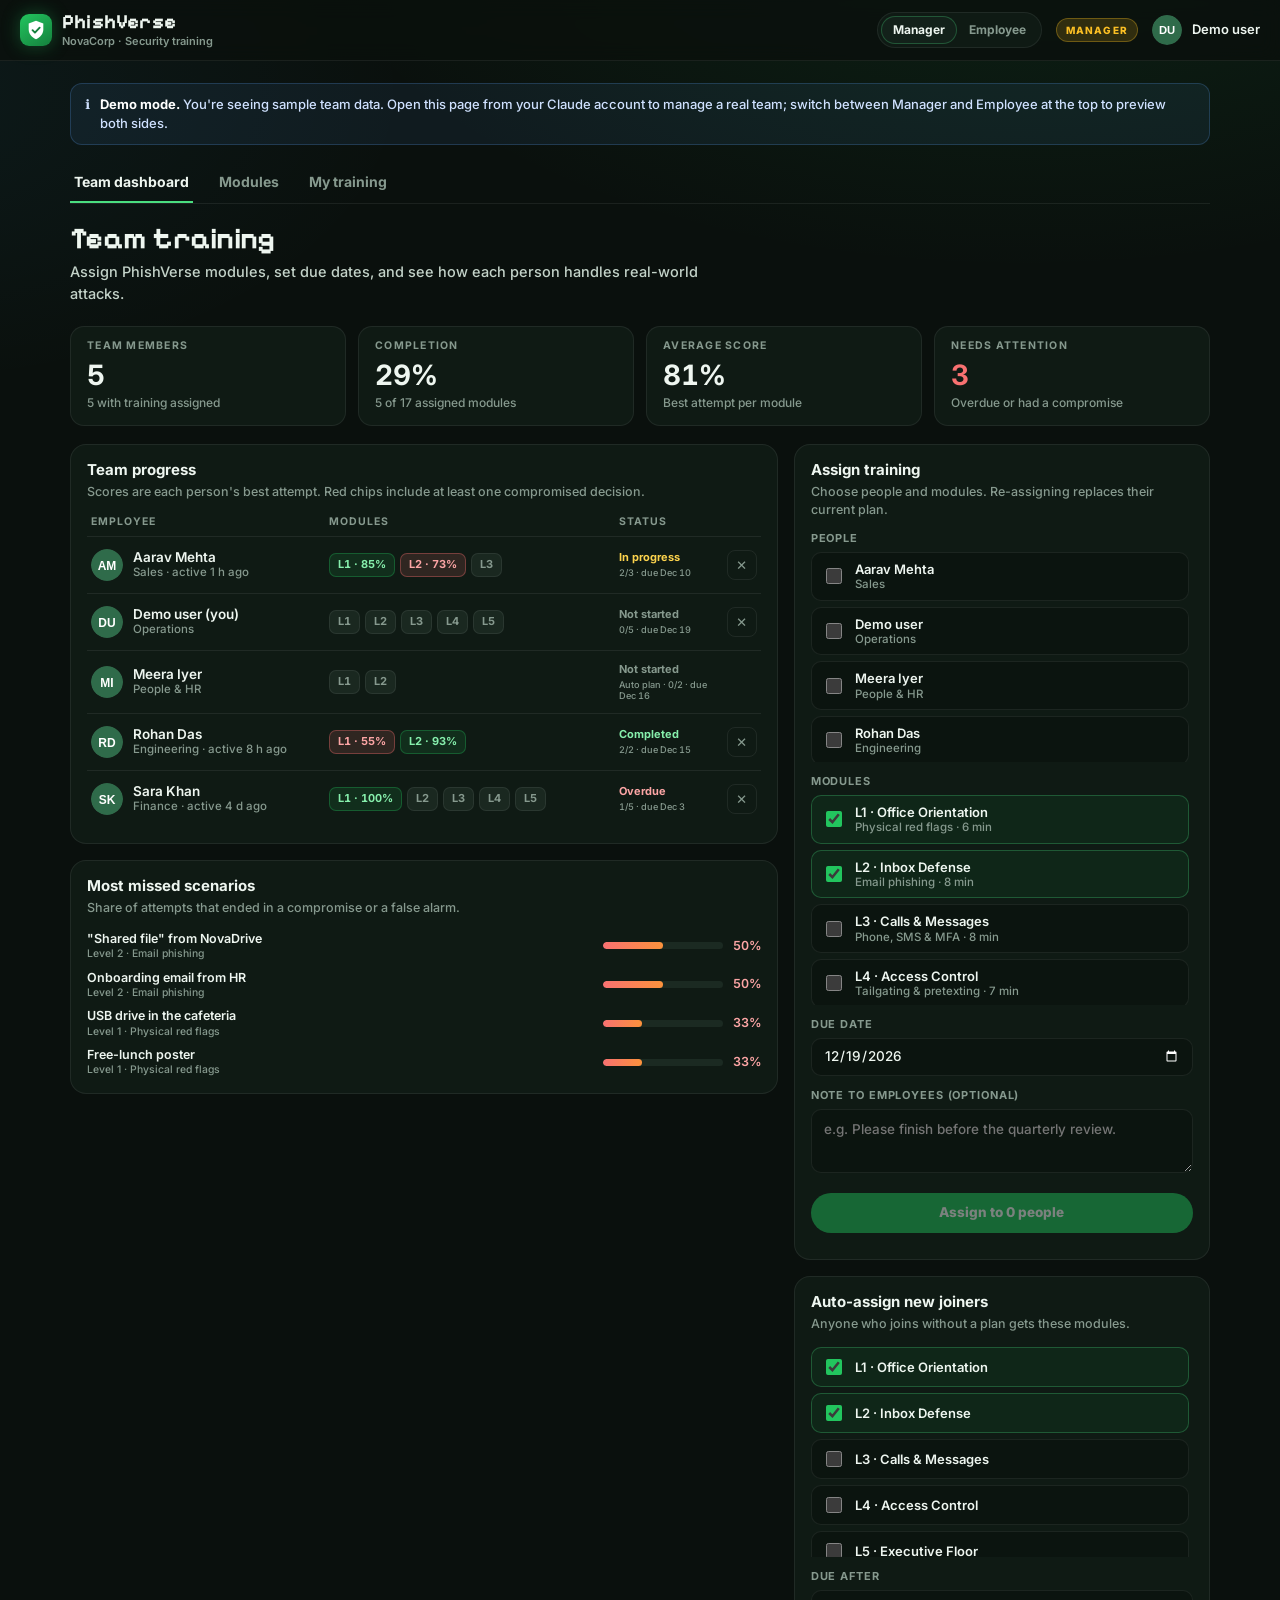
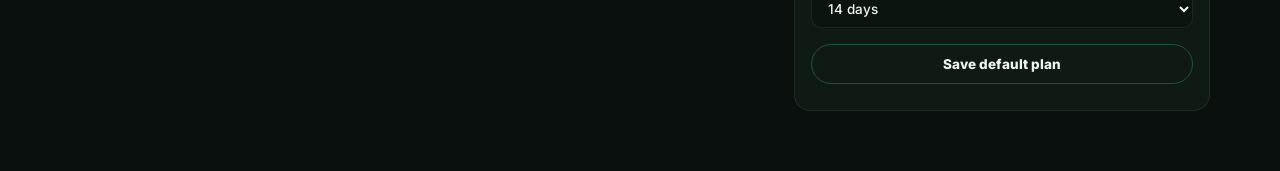
==== web/index.html @ 40537dcb "Stage 0: foundation - Split server.py into the phishverse package (create_app factory, db, auth,   a" ====
<!doctype html>
<html lang="en">
<head>
<meta charset="utf-8">
<meta name="viewport" content="width=device-width, initial-scale=1, viewport-fit=cover">
<title>PhishVerse Training</title>
<link rel="preconnect" href="https://fonts.googleapis.com">
<link rel="preconnect" href="https://fonts.gstatic.com" crossorigin>
<link rel="stylesheet" href="https://fonts.googleapis.com/css2?family=Inter:wght@400;500;600;700;800&family=Pixelify+Sans:wght@500;700&display=swap">
<link rel="stylesheet" href="styles.css">
</head>
<body>
<!-- ================= PORTAL ================= -->
<div id="portal">
  <header class="topbar">
    <div class="brand">
      <div class="logo"><svg width="18" height="20" viewBox="0 0 46 52" fill="none"><path d="M23 2 42 9v15c0 12-8 21-19 26C12 45 4 36 4 24V9L23 2Z" fill="#fff"/><path d="M14 26.5l6.2 6.2L32.5 20" stroke="#15803d" stroke-width="5" stroke-linecap="round" stroke-linejoin="round"/></svg></div>
      <div><b>PhishVerse</b><small id="orgName">NovaCorp · Security training</small></div>
    </div>
    <div class="sp"></div>
    <div class="seg" id="demoSeg" hidden><button type="button" data-r="mgr" class="on">Manager</button><button type="button" data-r="emp">Employee</button></div>
    <span class="role" id="roleChip">Manager</span>
    <div class="who"><img id="meAv" alt=""><span class="nm" id="meName">You</span></div>
    <button class="btn ghost sm" id="logoutBtn" type="button" hidden>Sign out</button>
  </header>
  <main class="wrap" id="view"></main>
</div>

<!-- ================= GAME ================= -->
<div id="game" hidden>
  <canvas id="screen"></canvas>
  <div class="vignette"></div>
  <div class="flash" id="flash"></div>
  <div class="hud tl">
    <button class="pill" id="exitBtn" type="button">← Exit level</button>
    <button class="pill round" id="sndBtn" type="button" aria-label="Toggle sound"><svg width="14" height="14" viewBox="0 0 24 24" fill="none" stroke="currentColor" stroke-width="2.4" stroke-linecap="round" stroke-linejoin="round"><path d="M11 5 6 9H2v6h4l5 4V5z"/><path id="sndWave" d="M15.5 8.5a5 5 0 0 1 0 7M19 5a10 10 0 0 1 0 14"/></svg></button>
  </div>
  <div class="hud tr">
    <div class="pill"><span class="live-dot"></span><span id="lvlName">Level 1 · Office Orientation</span></div>
    <div class="tracker" id="tracker"><header><b>Objectives</b><span id="tCount">0/4</span><button type="button" id="tToggle" aria-label="Collapse objectives">–</button></header><div class="tlist" id="tList"></div></div>
  </div>
  <canvas id="mini" width="208" height="160" title="Map"></canvas>
  <div class="room" id="room"><small>Now entering</small><span id="roomName">Lobby</span></div>
  <div class="toast" id="toast"><div class="flag" id="toastIcon">✓</div><div><small id="toastKind">Objective complete</small><strong id="toastText">Baiting</strong></div></div>
  <div class="prompt" id="prompt"><kbd>SPACE</kbd><span id="promptVerb">Talk</span></div>
  <button class="tapbtn" id="tapBtn" type="button" hidden>TALK</button>

  <div class="dlg" id="dlg" hidden role="dialog" aria-live="polite">
    <div class="dlg-portrait"><canvas id="dlgPortrait" width="56" height="56"></canvas><span class="ico" id="dlgIcon" hidden></span></div>
    <div class="dlg-name" id="dlgName"></div>
    <div class="dlg-text" id="dlgText"></div>
    <div class="dlg-dots" id="dlgDots"></div>
    <button class="dlg-next" id="dlgNext" type="button">Next ▶</button>
  </div>
  <div class="modal" id="modal" hidden></div>
  <canvas id="confetti"></canvas>
</div>

<script src="js/core.js"></script>
<script src="js/content.js"></script>
<script src="js/engine.js"></script>
<script src="js/portal.js"></script>
</body>
</html>
---- web/styles.css ----
/* Layout: portal = sticky top bar + centred 1180px column (dashboard grid / trail); game = full-bleed canvas with floating glass HUD */
:root{
  --ground:#0a100d;
  --ground-2:#0d1611;
  --panel:rgba(8,20,14,.94);
  --card:#0f1a14;
  --card-2:#13211a;
  --line:rgba(74,222,128,.28);
  --hair:rgba(255,255,255,.07);
  --green:#22c55e;
  --green-hi:#4ade80;
  --green-deep:#15803d;
  --gold:#fbbf24;
  --gold-soft:rgba(251,191,36,.16);
  --red:#f87171;
  --red-soft:rgba(248,113,113,.14);
  --amber:#f59e0b;
  --blue:#60a5fa;
  --text:#eef6f0;
  --text-2:#c3d2c8;
  --muted:#86998e;
  --dot:#33463c;
  --ui:'Inter',system-ui,-apple-system,'Segoe UI',Roboto,sans-serif;
  --display:'Pixelify Sans','Inter',system-ui,sans-serif;
  color-scheme:dark;
}
[hidden]{display:none!important}
*{box-sizing:border-box}
html,body{height:100%;margin:0;background:var(--ground);color:var(--text);font-family:var(--ui)}
body{background:radial-gradient(1200px 600px at 80% -10%,rgba(34,197,94,.10),transparent 60%),radial-gradient(900px 500px at -10% 10%,rgba(56,189,248,.06),transparent 60%),var(--ground)}
button{font-family:inherit}
button:focus-visible,input:focus-visible,select:focus-visible,textarea:focus-visible{outline:2px solid var(--green-hi);outline-offset:2px}

/* ================= PORTAL ================= */
#portal{min-height:100%}
.topbar{position:sticky;top:0;z-index:20;display:flex;align-items:center;gap:14px;padding:calc(12px + env(safe-area-inset-top,0px)) 20px 12px;background:rgba(10,16,13,.82);backdrop-filter:blur(10px);-webkit-backdrop-filter:blur(10px);border-bottom:1px solid var(--hair)}
.brand{display:flex;align-items:center;gap:10px;min-width:0}
.logo{width:32px;height:32px;border-radius:9px;display:grid;place-items:center;background:linear-gradient(145deg,#22c55e,#15803d);box-shadow:0 0 18px rgba(34,197,94,.35)}
.brand b{font:700 20px/1 var(--display);letter-spacing:.01em}
.brand small{display:block;font:600 11px/1.2 var(--ui);color:var(--muted);margin-top:3px}
.topbar .sp{flex:1}
.who{display:flex;align-items:center;gap:10px;min-width:0}
.who img{width:30px;height:30px;border-radius:50%;background:#1d2b23;object-fit:cover}
.who .nm{font:600 13px/1.2 var(--ui);white-space:nowrap;overflow:hidden;text-overflow:ellipsis;max-width:160px}
.role{font:800 10px/1 var(--ui);letter-spacing:.12em;text-transform:uppercase;padding:6px 9px;border-radius:999px;background:var(--gold-soft);color:var(--gold);border:1px solid rgba(251,191,36,.3)}
.role.emp{background:rgba(96,165,250,.12);color:#93c5fd;border-color:rgba(96,165,250,.3)}
.seg{display:inline-flex;padding:3px;border-radius:999px;background:var(--card);border:1px solid var(--hair)}
.seg button{border:0;background:transparent;color:var(--muted);font:700 12px/1 var(--ui);padding:8px 12px;border-radius:999px;cursor:pointer}
.seg button.on{background:var(--card-2);color:var(--text);box-shadow:inset 0 0 0 1px var(--line)}
.wrap{max-width:1180px;margin:0 auto;padding:22px 20px 60px}
.banner{display:flex;gap:10px;align-items:flex-start;padding:11px 14px;border-radius:12px;background:rgba(96,165,250,.08);border:1px solid rgba(96,165,250,.22);color:#cfe1ff;font:500 13px/1.45 var(--ui);margin-bottom:18px}
.banner b{color:#fff}
.banner code{font:600 12px/1 ui-monospace,Menlo,Consolas,monospace;background:rgba(255,255,255,.08);padding:2px 5px;border-radius:5px}
.tabs{display:flex;gap:6px;margin:0 0 18px;border-bottom:1px solid var(--hair);overflow-x:auto}
.tabs button{border:0;background:none;color:var(--muted);font:700 14px/1 var(--ui);padding:12px 4px;margin-right:16px;border-bottom:2px solid transparent;cursor:pointer;white-space:nowrap}
.tabs button.on{color:var(--text);border-color:var(--green-hi)}
h1.pg{font:700 30px/1.1 var(--display);margin:4px 0 6px;text-wrap:balance}
p.lead{margin:0 0 20px;color:var(--text-2);font:500 14.5px/1.55 var(--ui);max-width:70ch}
.kpis{display:grid;grid-template-columns:repeat(4,minmax(0,1fr));gap:12px;margin-bottom:18px}
.kpi{padding:14px 16px;border-radius:14px;background:var(--card);border:1px solid var(--hair)}
.kpi small{display:block;font:700 10.5px/1 var(--ui);letter-spacing:.12em;text-transform:uppercase;color:var(--muted);margin-bottom:10px}
.kpi b{font:700 28px/1 var(--ui);font-variant-numeric:tabular-nums}
.kpi span{display:block;margin-top:6px;font:500 12px/1.3 var(--ui);color:var(--muted)}
.kpi.warn b{color:var(--red)}
.grid2{display:grid;grid-template-columns:minmax(0,1.7fr) minmax(0,1fr);gap:16px;align-items:start}
.card{background:var(--card);border:1px solid var(--hair);border-radius:16px;padding:16px}
.card h2{font:700 15px/1.2 var(--ui);margin:0 0 4px}
.card .sub{font:500 12.5px/1.45 var(--ui);color:var(--muted);margin:0 0 14px}
.stack{display:grid;gap:16px}
.mrow{display:grid;grid-template-columns:minmax(0,1.3fr) minmax(0,1.6fr) 96px 30px;gap:12px;align-items:center;padding:12px 4px;border-top:1px solid var(--hair)}
.mrow:first-of-type{border-top:0}
.mrow.head{font:700 10.5px/1 var(--ui);letter-spacing:.1em;text-transform:uppercase;color:var(--muted);padding-top:2px;padding-bottom:8px;border-top:0}
.person{display:flex;gap:10px;align-items:center;min-width:0}
.person img{width:32px;height:32px;border-radius:50%;flex:none;background:#1d2b23}
.person b{display:block;font:600 13.5px/1.2 var(--ui);white-space:nowrap;overflow:hidden;text-overflow:ellipsis}
.person small{display:block;font:500 11.5px/1.3 var(--ui);color:var(--muted);white-space:nowrap;overflow:hidden;text-overflow:ellipsis}
.chips{display:flex;gap:5px;flex-wrap:wrap}
.mchip{display:inline-flex;align-items:center;gap:4px;height:24px;padding:0 8px;border-radius:7px;font:700 11px/1 var(--ui);background:#1a2820;color:var(--muted);border:1px solid var(--hair);font-variant-numeric:tabular-nums}
.mchip.done{background:rgba(34,197,94,.12);color:#86efac;border-color:rgba(34,197,94,.3)}
.mchip.prog{background:rgba(245,158,11,.1);color:#fcd34d;border-color:rgba(245,158,11,.3)}
.mchip.bad{background:var(--red-soft);color:#fca5a5;border-color:rgba(248,113,113,.35)}
.state{font:700 11px/1.2 var(--ui);color:var(--muted)}
.state.ok{color:#86efac}.state.late{color:#fca5a5}.state.go{color:#fcd34d}
.state small{display:block;font-weight:500;color:var(--muted);margin-top:3px;font-variant-numeric:tabular-nums}
.icon-btn{width:30px;height:30px;border-radius:8px;border:1px solid var(--hair);background:transparent;color:var(--muted);cursor:pointer;display:grid;place-items:center}
.icon-btn:hover{color:var(--red);border-color:rgba(248,113,113,.4)}
.empty{padding:26px 10px;text-align:center;color:var(--muted);font:500 13px/1.5 var(--ui)}
.empty b{display:block;color:var(--text);font-size:14px;margin-bottom:4px}
label.f{display:block;font:700 11px/1 var(--ui);letter-spacing:.08em;text-transform:uppercase;color:var(--muted);margin:14px 0 8px}
.inp{width:100%;height:38px;padding:0 12px;border-radius:10px;background:#0b140f;border:1px solid var(--hair);color:var(--text);font:500 13.5px/1 var(--ui)}
textarea.inp{height:64px;padding:10px 12px;resize:vertical;line-height:1.4}
.picks{display:grid;gap:6px;max-height:210px;overflow:auto;padding-right:4px}
.pick{display:flex;align-items:center;gap:10px;padding:8px 10px;border-radius:10px;background:#0b140f;border:1px solid var(--hair);cursor:pointer;font:600 13px/1.25 var(--ui);min-width:0}
.pick input{accent-color:var(--green);width:16px;height:16px;flex:none}
.pick small{display:block;color:var(--muted);font-weight:500;font-size:11.5px}
.pick:has(input:checked){border-color:var(--line);background:rgba(34,197,94,.07)}
.btn{display:inline-flex;align-items:center;justify-content:center;gap:8px;height:40px;padding:0 16px;border-radius:999px;border:0;background:var(--green);color:#fff;font:800 13.5px/1 var(--ui);cursor:pointer;box-shadow:0 0 18px rgba(34,197,94,.35),inset 0 -2px 0 rgba(0,0,0,.15);transition:transform .12s,background .15s}
.btn:hover{background:#2bd468}.btn:active{transform:scale(.97)}
.btn[disabled]{opacity:.45;cursor:not-allowed;box-shadow:none}
.btn.wide{width:100%;margin-top:16px}
.btn.ghost{background:transparent;color:var(--text);border:1px solid var(--line);box-shadow:none}
.btn.ghost:hover{background:rgba(34,197,94,.1)}
.btn.sm{height:32px;padding:0 13px;font-size:12.5px}
.note{font:500 12px/1.45 var(--ui);color:var(--muted);margin-top:10px}
.missed{display:grid;gap:9px}
.missed .row{display:grid;grid-template-columns:minmax(0,1fr) 120px 28px;gap:10px;align-items:center;font:600 12.5px/1.3 var(--ui)}
.missed .row small{display:block;color:var(--muted);font-weight:500}
.bar{height:7px;border-radius:99px;background:#1b2a22;overflow:hidden}
.bar i{display:block;height:100%;background:linear-gradient(90deg,#f87171,#fb923c);border-radius:99px}
.missed .row em{font-style:normal;text-align:right;color:#fca5a5;font-variant-numeric:tabular-nums}
.mods{display:grid;grid-template-columns:repeat(auto-fill,minmax(250px,1fr));gap:14px}
.mod{position:relative;display:flex;flex-direction:column;gap:8px;padding:16px;border-radius:16px;background:var(--card);border:1px solid var(--hair);overflow:hidden}
.mod .num{font:700 12px/1 var(--display);color:var(--green-hi);letter-spacing:.06em}
.mod h3{margin:0;font:700 18px/1.15 var(--display)}
.mod p{margin:0;font:500 13px/1.5 var(--ui);color:var(--text-2);flex:1}
.mod .meta{display:flex;gap:6px;flex-wrap:wrap}
.mod .art{height:84px;margin:-16px -16px 6px;background:#13211a;border-bottom:1px solid var(--hair);display:grid;place-items:center;overflow:hidden}
.mod .art canvas{image-rendering:pixelated;height:84px;width:auto}
.tag{font:700 10.5px/1 var(--ui);padding:5px 8px;border-radius:6px;background:#18261e;color:var(--text-2)}

/* employee */
.hero{display:grid;grid-template-columns:minmax(0,1fr) auto;gap:18px;align-items:center;padding:20px;border-radius:18px;background:linear-gradient(135deg,#123020,#0e1a14 60%);border:1px solid var(--line);margin-bottom:18px}
.hero h1{margin:0 0 6px;font:700 28px/1.1 var(--display)}
.hero p{margin:0;color:var(--text-2);font:500 14px/1.5 var(--ui)}
.hero .msg{margin-top:12px;padding:10px 12px;border-radius:10px;background:rgba(0,0,0,.22);border-left:3px solid var(--gold);font:500 13px/1.45 var(--ui);color:#f4ead2}
.hero .msg small{display:block;font:700 10px/1 var(--ui);letter-spacing:.12em;color:var(--gold);margin-bottom:5px;text-transform:uppercase}
.ring{width:108px;height:108px;position:relative}
.ring svg{transform:rotate(-90deg)}
.ring b{position:absolute;inset:0;display:grid;place-items:center;font:700 24px/1 var(--ui);font-variant-numeric:tabular-nums}
.ring small{position:absolute;left:0;right:0;bottom:22px;text-align:center;font:600 10px/1 var(--ui);color:var(--muted);letter-spacing:.08em;text-transform:uppercase}
.trail{position:relative;display:grid;gap:14px;padding-left:4px}
.trail:before{content:"";position:absolute;left:31px;top:30px;bottom:30px;width:4px;border-radius:4px;background:repeating-linear-gradient(#1f3a2a 0 10px,transparent 10px 16px)}
.step{position:relative;display:grid;grid-template-columns:56px minmax(0,1fr) auto;gap:16px;align-items:center;padding:14px 16px 14px 4px}
.node{width:56px;height:56px;border-radius:50%;display:grid;place-items:center;background:#16251c;border:2px solid #24392c;z-index:1;font:700 18px/1 var(--display);color:var(--muted)}
.step.done .node{background:radial-gradient(circle at 40% 35%,#4ade80,#16a34a);border-color:#86efac;color:#fff;box-shadow:0 0 18px rgba(74,222,128,.45)}
.step.cur .node{background:radial-gradient(circle at 40% 35%,#fde68a,#f59e0b);border-color:#fde68a;color:#3a2600;box-shadow:0 0 0 6px rgba(251,191,36,.15),0 0 24px rgba(251,191,36,.45);animation:nodePulse 1.8s ease-in-out infinite}
@keyframes nodePulse{50%{box-shadow:0 0 0 11px rgba(251,191,36,.06),0 0 30px rgba(251,191,36,.55)}}
.step .body{padding:14px 16px;border-radius:14px;background:var(--card);border:1px solid var(--hair);min-width:0}
.step.cur .body{border-color:rgba(251,191,36,.45)}
.step .body h3{margin:0 0 3px;font:700 16px/1.2 var(--ui)}
.step .body p{margin:0;color:var(--muted);font:500 12.5px/1.45 var(--ui)}
.stars{color:var(--gold);letter-spacing:2px;font-size:13px}
.stars i{font-style:normal;color:#334b3d}
.badges{display:flex;gap:10px;flex-wrap:wrap}
.bdg{display:flex;align-items:center;gap:8px;padding:6px 12px 6px 6px;border-radius:999px;background:var(--card);border:1px solid var(--hair);font:700 12px/1 var(--ui)}
.bdg i{width:26px;height:26px;border-radius:50%;display:grid;place-items:center;background:var(--green);font-style:normal;font-size:13px}
.bdg.off{opacity:.4}
.bdg.off i{background:#26382d}
.joinc{max-width:460px;margin:30px auto}
.eyebrow{font:800 10px/1 var(--ui);letter-spacing:.18em;text-transform:uppercase;color:var(--green-hi)}

/* ================= GAME ================= */
#game{position:fixed;inset:0;overflow:hidden;background:#14121a;touch-action:none;user-select:none;-webkit-user-select:none;z-index:50}
#screen{position:absolute;left:0;top:0;cursor:pointer}
.vignette{position:absolute;inset:0;pointer-events:none;background:radial-gradient(ellipse at center,rgba(0,0,0,0) 62%,rgba(0,0,0,.34) 100%)}
.flash{position:absolute;inset:0;pointer-events:none;background:rgba(239,68,68,.25);opacity:0}
.flash.on{animation:flash .6s ease-out}
@keyframes flash{0%{opacity:1}100%{opacity:0}}
.hud{position:absolute;display:flex;gap:8px;align-items:center;z-index:5}
.hud.tl{left:16px;top:calc(14px + env(safe-area-inset-top,0px))}
.hud.tr{right:16px;top:calc(14px + env(safe-area-inset-top,0px));flex-direction:column;align-items:flex-end;gap:8px}
.pill{display:inline-flex;align-items:center;gap:7px;height:30px;padding:0 13px;border-radius:999px;background:rgba(8,16,12,.82);border:1px solid rgba(255,255,255,.08);color:var(--text);font:700 12px/1 var(--ui);backdrop-filter:blur(6px);-webkit-backdrop-filter:blur(6px);box-shadow:0 2px 10px rgba(0,0,0,.35)}
button.pill{cursor:pointer;transition:background .15s,transform .15s}
button.pill:hover{background:rgba(20,40,30,.92)}
button.pill:active{transform:scale(.96)}
.round{width:30px;padding:0;justify-content:center}
.live-dot{width:7px;height:7px;border-radius:50%;background:var(--green-hi);animation:pulse 2s infinite}
@keyframes pulse{0%{box-shadow:0 0 0 0 rgba(74,222,128,.55)}70%{box-shadow:0 0 0 7px rgba(74,222,128,0)}100%{box-shadow:0 0 0 0 rgba(74,222,128,0)}}
.tracker{width:min(290px,72vw);padding:12px 12px 10px;border-radius:14px;background:rgba(8,16,12,.86);border:1px solid rgba(255,255,255,.08);backdrop-filter:blur(6px);-webkit-backdrop-filter:blur(6px);box-shadow:0 4px 16px rgba(0,0,0,.35)}
.tracker header{display:flex;align-items:center;justify-content:space-between;gap:8px;margin-bottom:8px}
.tracker header b{font:800 10px/1 var(--ui);letter-spacing:.14em;text-transform:uppercase;color:var(--gold)}
.tracker header span{font:700 11px/1 var(--ui);color:var(--muted);font-variant-numeric:tabular-nums}
.tracker header button{border:0;background:none;color:var(--muted);cursor:pointer;font:700 11px/1 var(--ui);padding:2px 4px}
.tlist{display:grid;gap:4px;max-height:42vh;overflow:auto}
.titem{display:flex;align-items:center;gap:9px;width:100%;text-align:left;padding:7px 8px;border-radius:9px;border:1px solid transparent;background:transparent;color:var(--text);font:600 12px/1.3 var(--ui);cursor:pointer}
.titem:hover{background:rgba(251,191,36,.08);border-color:rgba(251,191,36,.25)}
.titem i{flex:none;width:18px;height:18px;border-radius:50%;display:grid;place-items:center;font-style:normal;font-size:10px;font-weight:800}
.titem.todo i{border:2px solid var(--gold);box-shadow:0 0 8px rgba(251,191,36,.5);animation:todo 1.4s ease-in-out infinite}
@keyframes todo{50%{box-shadow:0 0 2px rgba(251,191,36,.2)}}
.titem.safe i{background:var(--green);color:#fff}
.titem.acceptable i{background:#65a30d;color:#fff}
.titem.false_alarm i{background:var(--amber);color:#2b1700}
.titem.compromise i{background:#ef4444;color:#fff}
.titem.lock{opacity:.45;cursor:default}
.titem.lock i{border:2px dashed #4b5e53}
.titem.done{color:var(--muted)}
.titem small{margin-left:auto;font:700 10px/1 var(--ui);color:var(--gold);letter-spacing:.06em;text-transform:uppercase;white-space:nowrap}
.tracker.min .tlist{display:none}
#mini{position:absolute;left:16px;bottom:calc(16px + env(safe-area-inset-bottom,0px));z-index:4;border-radius:12px;border:1px solid rgba(255,255,255,.1);background:rgba(8,16,12,.86);box-shadow:0 4px 16px rgba(0,0,0,.4);cursor:pointer}
.room{position:absolute;left:50%;top:calc(16px + env(safe-area-inset-top,0px));transform:translate(-50%,-140%);z-index:4;display:flex;flex-direction:column;align-items:center;gap:2px;padding:8px 18px 9px;border-radius:12px;background:rgba(8,16,12,.84);border:1px solid rgba(255,255,255,.08);transition:transform .45s cubic-bezier(.2,.9,.25,1.15),opacity .3s;opacity:0;pointer-events:none}
.room.show{transform:translate(-50%,0);opacity:1}
.room small{font:700 9px/1 var(--ui);letter-spacing:.16em;text-transform:uppercase;color:var(--green-hi)}
.room span{font:600 17px/1.15 var(--display);color:var(--text)}
.toast{position:absolute;left:50%;top:30%;transform:translate(-50%,-50%) scale(.6);opacity:0;z-index:30;pointer-events:none;display:flex;align-items:center;gap:12px;padding:12px 18px 12px 12px;border-radius:14px;background:var(--panel);border:1px solid var(--line);box-shadow:0 0 30px rgba(34,197,94,.25),0 10px 30px rgba(0,0,0,.5)}
.toast.show{animation:toast 2.2s cubic-bezier(.2,.9,.25,1.2) forwards}
@keyframes toast{0%{opacity:0;transform:translate(-50%,-50%) scale(.6)}12%{opacity:1;transform:translate(-50%,-50%) scale(1.04)}20%{transform:translate(-50%,-50%) scale(1)}82%{opacity:1;transform:translate(-50%,-50%) scale(1)}100%{opacity:0;transform:translate(-50%,-62%) scale(.96)}}
.toast .flag{width:38px;height:38px;border-radius:50%;display:grid;place-items:center;font-size:17px;font-weight:800}
.toast small{display:block;font:800 10px/1 var(--ui);letter-spacing:.14em;text-transform:uppercase;margin-bottom:4px}
.toast strong{font:700 15px/1.2 var(--ui)}
.prompt{position:absolute;z-index:3;transform:translate(-50%,-100%);display:flex;align-items:center;gap:5px;padding:3px 7px 3px 3px;border-radius:7px;background:rgba(8,16,12,.88);border:1px solid rgba(255,255,255,.1);font:700 10.5px/1 var(--ui);color:#dfe9e2;pointer-events:none;white-space:nowrap;opacity:0;transition:opacity .15s}
.prompt.on{opacity:1;animation:float 1.6s ease-in-out infinite}
.prompt.quest{border-color:rgba(251,191,36,.6);color:#fde68a}
.prompt kbd{font:800 9px/1 var(--ui);padding:3px 5px;border-radius:4px;background:#e8efe9;color:#0b1711;box-shadow:0 2px 0 #9fb3a6}
@keyframes float{0%,100%{margin-top:0}50%{margin-top:-3px}}
.tapbtn{position:absolute;right:18px;bottom:calc(150px + env(safe-area-inset-bottom,0px));z-index:6;width:64px;height:64px;border-radius:50%;border:2px solid rgba(251,191,36,.7);background:rgba(8,16,12,.85);color:var(--gold);font:800 13px/1 var(--ui)}

/* dialog — matches the reference */
.dlg{position:absolute;left:50%;bottom:calc(20px + env(safe-area-inset-bottom,0px));z-index:12;width:min(600px,calc(100% - 32px));transform:translateX(-50%);display:grid;grid-template-columns:58px minmax(0,1fr) auto;grid-template-rows:auto auto auto;column-gap:16px;padding:16px 18px 14px 16px;border-radius:14px;background:var(--panel);border:1px solid var(--line);box-shadow:0 0 0 1px rgba(0,0,0,.35),0 14px 40px rgba(0,0,0,.55),0 0 26px rgba(34,197,94,.10);backdrop-filter:blur(4px);-webkit-backdrop-filter:blur(4px)}
.dlg.in{animation:dlgIn .26s cubic-bezier(.2,.9,.25,1.15)}
.dlg.out{animation:dlgOut .16s ease-in forwards}
@keyframes dlgIn{from{opacity:0;transform:translate(-50%,14px) scale(.97)}to{opacity:1;transform:translate(-50%,0) scale(1)}}
@keyframes dlgOut{to{opacity:0;transform:translate(-50%,10px) scale(.98)}}
.dlg-portrait{grid-column:1;grid-row:1/4;align-self:end;width:56px;height:56px;border-radius:50%;background:radial-gradient(circle at 50% 35%,#16301f,#0a160f);border:2px solid rgba(74,222,128,.32);overflow:hidden;display:grid;place-items:center}
.dlg-portrait canvas{width:56px;height:56px;image-rendering:pixelated;display:block}
.dlg-portrait .ico{font-size:22px;line-height:1}
.dlg-name{grid-column:2/4;grid-row:1;font:800 11px/1 var(--ui);letter-spacing:.09em;text-transform:uppercase;color:var(--green-hi);margin:2px 0 10px}
.dlg-text{grid-column:2/4;grid-row:2;font:600 14px/1.5 var(--ui);color:var(--text);min-height:42px;padding-bottom:12px;overflow-wrap:anywhere}
.caret{display:inline-block;width:7px;height:2px;background:var(--green-hi);margin-left:3px;vertical-align:middle;animation:blink .8s steps(2) infinite}
@keyframes blink{50%{opacity:0}}
.dlg-dots{grid-column:2;grid-row:3;align-self:center;display:flex;gap:5px}
.dlg-dots i{width:6px;height:6px;border-radius:50%;background:var(--dot);transition:background .2s,transform .2s}
.dlg-dots i.on{background:var(--green-hi);transform:scale(1.15);box-shadow:0 0 6px rgba(74,222,128,.6)}
.dlg-next{grid-column:3;grid-row:3;align-self:center;height:30px;padding:0 15px;border:0;border-radius:999px;background:var(--green);color:#fff;font:800 12.5px/1 var(--ui);cursor:pointer;box-shadow:0 0 14px rgba(34,197,94,.45),inset 0 -2px 0 rgba(0,0,0,.15)}
.dlg-next:hover{background:#2bd468}

/* modal shell (encounter, hub, results, confirm) */
.modal{position:absolute;inset:0;z-index:20;display:grid;place-items:center;padding:16px;background:rgba(4,10,7,.5);backdrop-filter:blur(6px) saturate(.9);-webkit-backdrop-filter:blur(6px) saturate(.9)}
.mcard{width:min(940px,100%);max-height:calc(100% - 8px);overflow:auto;border-radius:18px;background:var(--panel);border:1px solid var(--line);box-shadow:0 20px 60px rgba(0,0,0,.6),0 0 40px rgba(34,197,94,.1);animation:cardIn .35s cubic-bezier(.2,.9,.25,1.1)}
@keyframes cardIn{from{opacity:0;transform:translateY(16px) scale(.97)}}
.mcard.sm{width:min(460px,100%);padding:22px}
.mhead{display:flex;align-items:center;gap:10px;padding:16px 18px;border-bottom:1px solid var(--hair)}
.mhead h3{margin:0;font:700 17px/1.2 var(--ui);flex:1;min-width:0}
.chip{font:800 10px/1 var(--ui);letter-spacing:.12em;text-transform:uppercase;padding:6px 9px;border-radius:7px;background:rgba(96,165,250,.14);color:#93c5fd;flex:none}
.mhead .step-n{font:700 11px/1 var(--ui);color:var(--muted);flex:none}
.encb{display:grid;grid-template-columns:minmax(0,1.35fr) minmax(0,1fr);gap:0}
.art{padding:18px;border-right:1px solid var(--hair);min-width:0}
.side{padding:16px 18px;display:grid;gap:16px;align-content:start;min-width:0}
.side h4{margin:0 0 8px;font:800 10px/1 var(--ui);letter-spacing:.14em;text-transform:uppercase;color:var(--muted)}
.ibtns{display:flex;flex-wrap:wrap;gap:6px}
.ibtn{height:32px;padding:0 11px;border-radius:9px;border:1px solid rgba(96,165,250,.35);background:rgba(96,165,250,.08);color:#cfe1ff;font:700 12px/1 var(--ui);cursor:pointer;display:inline-flex;align-items:center;gap:6px}
.ibtn:hover{background:rgba(96,165,250,.16)}
.ibtn.used{opacity:.45;cursor:default}
.clues{list-style:none;margin:0;padding:0;display:grid;gap:7px}
.clues li{display:flex;gap:8px;padding:8px 10px;border-radius:9px;background:rgba(255,255,255,.035);font:500 12.5px/1.45 var(--ui);color:var(--text-2);animation:clueIn .35s ease}
@keyframes clueIn{from{opacity:0;transform:translateX(-6px)}}
.clues li i{flex:none;font-style:normal;font-weight:800;width:18px;height:18px;border-radius:5px;display:grid;place-items:center;font-size:11px;margin-top:1px}
.clues li.red i{background:var(--red-soft);color:var(--red)}
.clues li.green i{background:rgba(34,197,94,.15);color:var(--green-hi)}
.clues li.none{color:var(--muted);font-style:italic;background:none;padding-left:0}
.acts{display:grid;gap:7px}
.act{text-align:left;padding:11px 13px;border-radius:11px;border:1px solid var(--hair);background:#0f1a14;color:var(--text);font:600 13px/1.35 var(--ui);cursor:pointer;transition:border-color .15s,background .15s,transform .1s}
.act:hover{border-color:var(--line);background:#13231a}
.act:active{transform:scale(.99)}
.result{padding:22px 22px 20px;display:grid;gap:14px}
.verdict{display:flex;gap:14px;align-items:center}
.verdict .big{width:54px;height:54px;border-radius:50%;display:grid;place-items:center;font:800 24px/1 var(--ui);flex:none;animation:pop .45s cubic-bezier(.2,1.6,.4,1)}
@keyframes pop{from{transform:scale(.3);opacity:0}}
.verdict h3{margin:0 0 3px;font:700 22px/1.1 var(--display)}
.verdict p{margin:0;font:500 13.5px/1.5 var(--ui);color:var(--text-2)}
.v-safe .big{background:var(--green);color:#fff;box-shadow:0 0 24px rgba(34,197,94,.5)}
.v-acceptable .big{background:#65a30d;color:#fff}
.v-false_alarm .big{background:var(--amber);color:#2b1700}
.v-compromise .big{background:#ef4444;color:#fff;box-shadow:0 0 24px rgba(239,68,68,.5)}
.lesson{padding:12px 14px;border-radius:12px;background:rgba(251,191,36,.08);border:1px solid rgba(251,191,36,.25);font:600 13px/1.5 var(--ui);color:#fde68a}
.lesson small{display:block;font:800 10px/1 var(--ui);letter-spacing:.14em;color:var(--gold);margin-bottom:6px}
.result .clues li{animation:none}
.rfoot{display:flex;justify-content:flex-end;gap:10px;flex-wrap:wrap}

/* artifacts inside encounters */
[data-hl]{border-radius:6px;transition:box-shadow .2s,background .2s}
[data-hl].hl-red{box-shadow:0 0 0 2px #f87171,0 0 14px rgba(248,113,113,.55);background:rgba(248,113,113,.10);animation:hlp 1.4s ease-in-out 2}
[data-hl].hl-green{box-shadow:0 0 0 2px #4ade80,0 0 14px rgba(74,222,128,.45);background:rgba(74,222,128,.08)}
@keyframes hlp{50%{box-shadow:0 0 0 4px #f87171,0 0 22px rgba(248,113,113,.7)}}
.mail{border-radius:12px;background:#f7f8fa;color:#1f2937;overflow:hidden;box-shadow:0 8px 24px rgba(0,0,0,.35)}
.mail .bar{display:flex;align-items:center;gap:6px;padding:8px 12px;background:#e5e9ef;font:700 11px/1 var(--ui);color:#6b7280}
.mail .bar i{width:9px;height:9px;border-radius:50%;background:#f87171}.mail .bar i+i{background:#fbbf24}.mail .bar i+i+i{background:#34d399}
.mail .bar span{margin-left:8px}
.mail .hd{padding:14px 16px 10px;border-bottom:1px solid #e5e7eb}
.mail .subj{font:700 16px/1.3 var(--ui);color:#111827;margin-bottom:10px}
.mail .from{display:flex;gap:10px;align-items:center;font:500 12.5px/1.35 var(--ui);color:#4b5563}
.mail .av{width:34px;height:34px;border-radius:50%;display:grid;place-items:center;color:#fff;font:700 13px/1 var(--ui);flex:none}
.mail .from b{color:#111827}
.mail .addr{padding:1px 3px}
.mail .bd{padding:14px 16px 16px;font:500 13.5px/1.6 var(--ui);color:#1f2937}
.mail .bd p{margin:0 0 10px}
.mlink[data-hl]{background:#2563eb!important;color:#fff}
.mlink{display:inline-block;padding:8px 14px;border-radius:7px;background:#2563eb;color:#fff;font:700 13px/1 var(--ui);text-decoration:none;cursor:pointer;margin:2px 0 10px}
.mail .att{display:inline-flex;align-items:center;gap:8px;padding:8px 12px;border-radius:9px;border:1px solid #d1d5db;background:#fff;font:600 12.5px/1 var(--ui);color:#374151;margin-top:4px}
.status{min-height:26px;padding:6px 12px;background:#eef1f5;border-top:1px solid #e5e7eb;font:500 11.5px/1.2 ui-monospace,Menlo,Consolas,monospace;color:#4b5563;white-space:nowrap;overflow:hidden;text-overflow:ellipsis}
.phone{width:min(290px,100%);margin:0 auto;border-radius:30px;padding:12px;background:#111;box-shadow:0 0 0 2px #2b2b2b,0 14px 34px rgba(0,0,0,.5)}
.phone .scr{border-radius:22px;background:linear-gradient(#1e293b,#0f172a);min-height:330px;padding:14px 12px;display:flex;flex-direction:column;gap:9px;overflow:hidden}
.phone .sbar{display:flex;justify-content:space-between;font:700 11px/1 var(--ui);color:#cbd5e1;padding:0 4px 6px}
.phone .who2{text-align:center;color:#e2e8f0;font:700 14px/1.3 var(--ui);padding:4px}
.phone .who2 small{display:block;font:500 11.5px/1.3 var(--ui);color:#94a3b8}
.bub{max-width:88%;padding:9px 12px;border-radius:16px 16px 16px 5px;background:#334155;color:#f1f5f9;font:500 13px/1.45 var(--ui);align-self:flex-start;animation:clueIn .4s ease both}
.bub.me{align-self:flex-end;border-radius:16px 16px 5px 16px;background:#16a34a}
.bub a{color:#93c5fd;text-decoration:underline;cursor:pointer}
.ext{display:inline-block;margin-left:6px;padding:2px 6px;border-radius:5px;background:#7f1d1d;color:#fecaca;font:800 9.5px/1.2 var(--ui);letter-spacing:.06em;vertical-align:middle}
.call{display:flex;flex-direction:column;align-items:center;gap:10px;padding-top:12px}
.call .cav{width:72px;height:72px;border-radius:50%;background:#475569;display:grid;place-items:center;font:700 26px/1 var(--ui);color:#fff;box-shadow:0 0 0 0 rgba(74,222,128,.6);animation:ring 1.4s infinite}
@keyframes ring{0%{box-shadow:0 0 0 0 rgba(74,222,128,.55)}80%{box-shadow:0 0 0 18px rgba(74,222,128,0)}100%{box-shadow:0 0 0 0 rgba(74,222,128,0)}}
.call b{color:#f8fafc;font:700 16px/1.2 var(--ui)}
.call .num{color:#94a3b8;font:500 12.5px/1.2 var(--ui);padding:2px 4px}
.call .lines{align-self:stretch;display:flex;flex-direction:column;gap:8px;margin-top:6px}
.notif{padding:10px 12px;border-radius:14px;background:rgba(241,245,249,.92);color:#0f172a;font:500 12px/1.4 var(--ui);animation:clueIn .4s ease both}
.notif b{display:block;font-weight:700;font-size:12.5px}
.notif .btns{display:flex;gap:6px;margin-top:8px}
.notif .btns span{flex:1;text-align:center;padding:6px;border-radius:8px;background:#e2e8f0;font-weight:700}
.chatw{border-radius:12px;background:#f5f6f8;color:#111827;overflow:hidden;box-shadow:0 8px 24px rgba(0,0,0,.35)}
.chatw .ch{display:flex;align-items:center;gap:10px;padding:12px 14px;background:#4338ca;color:#fff;font:700 13px/1.2 var(--ui)}
.chatw .ch small{display:block;font-weight:500;opacity:.8;font-size:11px}
.chatw .msgs{padding:14px;display:flex;flex-direction:column;gap:8px;min-height:220px}
.chatw .bub{background:#fff;color:#111827;box-shadow:0 1px 2px rgba(0,0,0,.08)}
.chatw.wa .ch{background:#075e54}
.chatw.wa .msgs{background:#ece5dd}
.scene{display:grid;grid-template-columns:auto minmax(0,1fr);gap:16px;align-items:center}
.scene canvas{image-rendering:pixelated;border-radius:14px;background:radial-gradient(circle at 50% 40%,#1b3326,#0b160f);border:1px solid var(--hair)}
.scene .say{display:flex;flex-direction:column;gap:8px}
.scene .say .bub{background:#1d2c24;color:var(--text);border:1px solid var(--hair)}
.scene .desc{font:500 14px/1.6 var(--ui);color:var(--text-2);padding:2px 4px}
.scene .nm{font:800 11px/1 var(--ui);letter-spacing:.1em;text-transform:uppercase;color:var(--green-hi);padding:3px 4px}
.hub{padding:8px 0}
.hub button{display:flex;align-items:center;gap:12px;width:100%;padding:12px 18px;border:0;border-top:1px solid var(--hair);background:none;color:var(--text);text-align:left;cursor:pointer;font:500 13px/1.35 var(--ui)}
.hub button:first-child{border-top:0}
.hub button:hover{background:rgba(251,191,36,.06)}
.hub button b{display:block;font-weight:700;font-size:13.5px}
.hub button small{color:var(--muted)}
.hub .dot{flex:none;width:10px;height:10px;border-radius:50%;background:var(--gold);box-shadow:0 0 8px var(--gold)}
.hub button.dn .dot{background:#3b4d42;box-shadow:none}
.hub button.dn{color:var(--muted)}
.res{text-align:center}
.res .score{width:132px;height:132px;margin:6px auto 4px;position:relative}
.res .score b{position:absolute;inset:0;display:grid;place-items:center;font:700 34px/1 var(--ui)}
.res h2{font:700 28px/1.1 var(--display);margin:6px 0 4px}
.res .stars{font-size:26px;letter-spacing:6px}
.res ul{list-style:none;margin:14px 0;padding:0;display:grid;gap:6px;text-align:left}
.res li{display:flex;gap:10px;align-items:center;padding:8px 10px;border-radius:9px;background:rgba(255,255,255,.035);font:600 12.5px/1.3 var(--ui)}
.res li i{flex:none;width:20px;height:20px;border-radius:50%;display:grid;place-items:center;font-style:normal;font-size:11px;font-weight:800;color:#fff}
.res li small{margin-left:auto;color:var(--muted);font-weight:600}
.saved{font:600 12px/1.4 var(--ui);color:var(--muted);margin:2px 0 12px}
.saved.ok{color:#86efac}
#confetti{position:absolute;inset:0;z-index:40;pointer-events:none}

@media (max-width:900px){
  .grid2{grid-template-columns:minmax(0,1fr)}
  .kpis{grid-template-columns:repeat(2,minmax(0,1fr))}
  .encb{grid-template-columns:minmax(0,1fr)}
  .art{border-right:0;border-bottom:1px solid var(--hair)}
}
@media (max-width:560px){
  .topbar{padding-left:16px;padding-right:16px;gap:10px}
  .brand small,.who .nm{display:none}
  .wrap{padding:18px 16px 50px}
  .mrow{grid-template-columns:minmax(0,1fr) 88px 30px}
  .mrow .chips{grid-column:1/-1;grid-row:2}
  .mrow.head .hc{display:none}
  .hero{grid-template-columns:minmax(0,1fr)}
  .ring{display:none}
  .dlg{padding:13px 13px 12px;column-gap:12px;grid-template-columns:46px minmax(0,1fr) auto}
  .dlg-portrait,.dlg-portrait canvas{width:46px;height:46px}
  .tracker{width:min(230px,62vw)}
  .hud.tr>.pill{display:none}
  .room{top:calc(58px + env(safe-area-inset-top,0px))}
  #mini{display:none}
  .scene{grid-template-columns:minmax(0,1fr);justify-items:center}
}
@media (prefers-reduced-motion:reduce){*{animation-duration:.01ms!important;transition-duration:.01ms!important}}
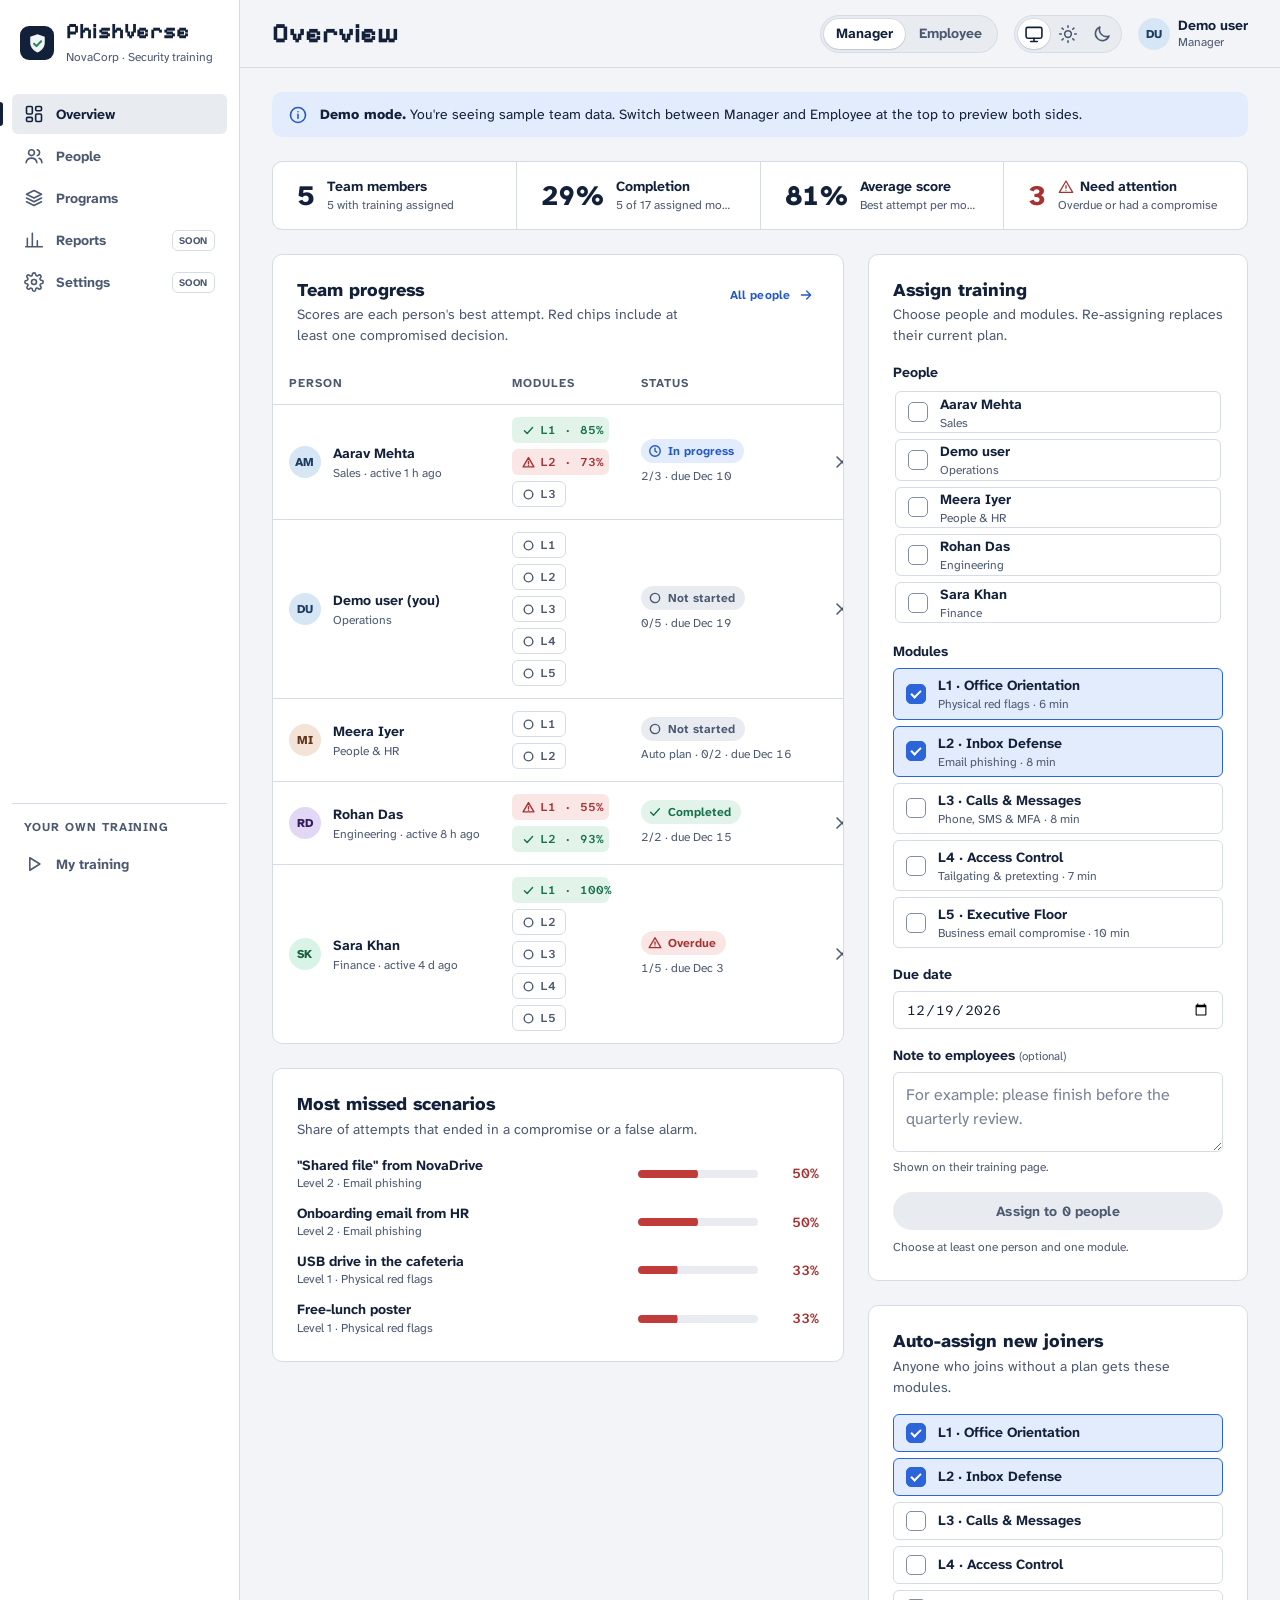
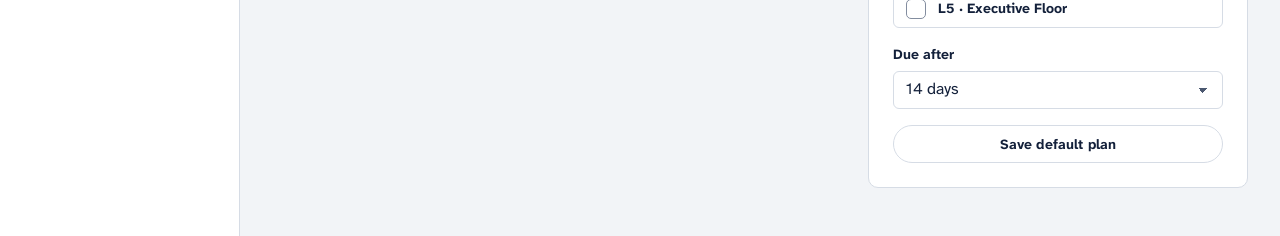
==== commit 23e4fcfc: "Stage 1: design system and portal redesign - Split styles.css into css/tokens, base, components, por" ====
--- a/web/index.html
+++ b/web/index.html
@@ -3,28 +3,22 @@
 <head>
 <meta charset="utf-8">
 <meta name="viewport" content="width=device-width, initial-scale=1, viewport-fit=cover">
+<meta name="color-scheme" content="light dark">
 <title>PhishVerse Training</title>
+<script>try{var t=localStorage.getItem('pv-theme');if(t==='light'||t==='dark')document.documentElement.dataset.theme=t}catch(e){}</script>
 <link rel="preconnect" href="https://fonts.googleapis.com">
 <link rel="preconnect" href="https://fonts.gstatic.com" crossorigin>
-<link rel="stylesheet" href="https://fonts.googleapis.com/css2?family=Inter:wght@400;500;600;700;800&family=Pixelify+Sans:wght@500;700&display=swap">
-<link rel="stylesheet" href="styles.css">
+<!-- Portal: Atkinson Hyperlegible Next/Mono + Pixelify Sans (docs/UI_GUIDE.md). Game canvas + HUD: Inter. -->
+<link rel="stylesheet" href="https://fonts.googleapis.com/css2?family=Atkinson+Hyperlegible+Mono:wght@400;600&family=Atkinson+Hyperlegible+Next:wght@400;500;700;800&family=Inter:wght@400;500;600;700;800&family=Pixelify+Sans:wght@500;700&display=swap">
+<link rel="stylesheet" href="css/tokens.css">
+<link rel="stylesheet" href="css/base.css">
+<link rel="stylesheet" href="css/components.css">
+<link rel="stylesheet" href="css/portal.css">
+<link rel="stylesheet" href="css/game.css">
 </head>
 <body>
-<!-- ================= PORTAL ================= -->
-<div id="portal">
-  <header class="topbar">
-    <div class="brand">
-      <div class="logo"><svg width="18" height="20" viewBox="0 0 46 52" fill="none"><path d="M23 2 42 9v15c0 12-8 21-19 26C12 45 4 36 4 24V9L23 2Z" fill="#fff"/><path d="M14 26.5l6.2 6.2L32.5 20" stroke="#15803d" stroke-width="5" stroke-linecap="round" stroke-linejoin="round"/></svg></div>
-      <div><b>PhishVerse</b><small id="orgName">NovaCorp · Security training</small></div>
-    </div>
-    <div class="sp"></div>
-    <div class="seg" id="demoSeg" hidden><button type="button" data-r="mgr" class="on">Manager</button><button type="button" data-r="emp">Employee</button></div>
-    <span class="role" id="roleChip">Manager</span>
-    <div class="who"><img id="meAv" alt=""><span class="nm" id="meName">You</span></div>
-    <button class="btn ghost sm" id="logoutBtn" type="button" hidden>Sign out</button>
-  </header>
-  <main class="wrap" id="view"></main>
-</div>
+<!-- ================= PORTAL (rendered by js/portal.js) ================= -->
+<div id="portal" class="ds"><div id="app"></div></div>
 
 <!-- ================= GAME ================= -->
 <div id="game" hidden>
@@ -56,9 +50,12 @@
   <canvas id="confetti"></canvas>
 </div>
 
+<div id="ui-layer" class="ds"></div>
+
 <script src="js/core.js"></script>
 <script src="js/content.js"></script>
 <script src="js/engine.js"></script>
+<script src="js/ui.js"></script>
 <script src="js/portal.js"></script>
 </body>
 </html>
--- a/web/css/tokens.css
+++ b/web/css/tokens.css
@@ -0,0 +1,122 @@
+/* PhishVerse design tokens (docs/UI_GUIDE.md §3, §4, §7). Portal only: the game keeps its own (game.css).
+   Theme: light by default, dark via the OS setting unless <html data-theme="light">, or forced by
+   data-theme="dark". data-theme also works on any element (the style guide shows both side by side). */
+:root,[data-theme="light"]{
+  /* colour: UI_GUIDE §3 */
+  --paper:#F2F4F7;
+  --surface:#FFFFFF;
+  --surface-2:#E8ECF1;
+  --ink:#13203A;
+  --ink-2:#4B5870;
+  --line:#D6DCE5;
+  --gold:#E3A21A;
+  --gold-ink:#3A2800;
+  --safe:#1D8A57;
+  --caution:#B86E00;
+  --danger:#C23B3B;
+  --info:#2B65D9;
+  /* derived: text-on-surface variants (≥ 4.5:1) and soft tints for pills and banners */
+  --safe-text:#17724A;    --safe-soft:#E2F3EA;
+  --caution-text:#8A5300; --caution-soft:#FBEFD9;
+  --danger-text:#A83232;  --danger-soft:#FBE6E6;
+  --info-text:#2459C2;    --info-soft:#E3ECFC;
+  --gold-soft:#FCF0D2;
+  --av-bg:55% 90%;--av-fg:55% 24%;
+  --scrim:rgba(19,32,58,.42);
+  --shadow-1:0 1px 2px rgba(19,32,58,.06),0 1px 1px rgba(19,32,58,.04);
+  --shadow-2:0 12px 32px rgba(19,32,58,.16),0 2px 6px rgba(19,32,58,.08);
+  color-scheme:light;
+
+}
+/* type, spacing, radius, sizing, motion: theme-independent, so only on :root */
+:root{
+  /* type: UI_GUIDE §2, §4 */
+  --font-ui:"Atkinson Hyperlegible Next","Atkinson Hyperlegible",system-ui,sans-serif;
+  --font-mono:"Atkinson Hyperlegible Mono",ui-monospace,Menlo,Consolas,monospace;
+  --font-display:"Pixelify Sans","Atkinson Hyperlegible Next",system-ui,sans-serif;
+  --t-xs:.75rem;
+  --t-sm:.875rem;
+  --t-md:1rem;
+  --t-lg:1.125rem;
+  --t-xl:1.375rem;
+  --t-2xl:1.75rem;
+  --t-display:2.25rem;
+  --t-result:3rem;
+  --lh-body:1.5;
+  --lh-display:1.15;
+
+  /* spacing (px): 4 · 8 · 12 · 16 · 24 · 32 · 48 · 64 */
+  --s-1:4px; --s-2:8px; --s-3:12px; --s-4:16px; --s-5:24px; --s-6:32px; --s-7:48px; --s-8:64px;
+
+  /* radius */
+  --r-sm:6px;   /* inputs, chips */
+  --r-md:10px;  /* panels */
+  --r-pill:999px;
+
+  /* sizing: control height; touch targets grow to 44px on phones and touch screens */
+  --hit:38px;
+  --measure:65ch;
+
+  /* motion: UI_GUIDE §7 */
+  --ease-out:cubic-bezier(0.23, 1, 0.32, 1);
+  --ease-in-out:cubic-bezier(0.77, 0, 0.175, 1);
+  --ease-drawer:cubic-bezier(0.32, 0.72, 0, 1);
+  --d-press:120ms;
+  --d-pop:200ms;
+  --d-exit:140ms;
+  --d-drawer:280ms;
+  --d-move:320ms;
+}
+@media (max-width:767px),(pointer:coarse){
+  :root{--hit:44px}
+}
+@media (prefers-color-scheme:dark){
+  :root:not([data-theme="light"]){
+    --paper:#0D1522;
+    --surface:#141F31;
+    --surface-2:#1B2940;
+    --ink:#E7ECF4;
+    --ink-2:#9DAAC0;
+    --line:#26344D;
+    --gold:#F2B53A;
+    --gold-ink:#2A1D00;
+    --safe:#3CCB86;
+    --caution:#F0A23C;
+    --danger:#FF6E6E;
+    --info:#73A7FF;
+    --safe-text:#3CCB86;    --safe-soft:#13362A;
+    --caution-text:#F0A23C; --caution-soft:#3A2A12;
+    --danger-text:#FF6E6E;  --danger-soft:#3D1A22;
+    --info-text:#73A7FF;    --info-soft:#16294A;
+    --gold-soft:#3A2C0E;
+    --av-bg:32% 26%;--av-fg:70% 88%;
+    --scrim:rgba(3,7,14,.62);
+    --shadow-1:0 1px 2px rgba(0,0,0,.3);
+    --shadow-2:0 16px 40px rgba(0,0,0,.5),0 2px 8px rgba(0,0,0,.3);
+    color-scheme:dark;
+  }
+}
+[data-theme="dark"]{
+  --paper:#0D1522;
+  --surface:#141F31;
+  --surface-2:#1B2940;
+  --ink:#E7ECF4;
+  --ink-2:#9DAAC0;
+  --line:#26344D;
+  --gold:#F2B53A;
+  --gold-ink:#2A1D00;
+  --safe:#3CCB86;
+  --caution:#F0A23C;
+  --danger:#FF6E6E;
+  --info:#73A7FF;
+  --safe-text:#3CCB86;    --safe-soft:#13362A;
+  --caution-text:#F0A23C; --caution-soft:#3A2A12;
+  --danger-text:#FF6E6E;  --danger-soft:#3D1A22;
+  --info-text:#73A7FF;    --info-soft:#16294A;
+  --gold-soft:#3A2C0E;
+  --av-bg:32% 26%;--av-fg:70% 88%;
+  --scrim:rgba(3,7,14,.62);
+  --shadow-1:0 1px 2px rgba(0,0,0,.3);
+  --shadow-2:0 16px 40px rgba(0,0,0,.5),0 2px 8px rgba(0,0,0,.3);
+  color-scheme:dark;
+}
--- a/web/css/base.css
+++ b/web/css/base.css
@@ -0,0 +1,40 @@
+/* Reset and portal typography. Portal styles live under .ds (the #portal root, the #ui-layer
+   overlay root and the style guide) so nothing inherits into the game (#game, see game.css). */
+*,*::before,*::after{box-sizing:border-box}
+[hidden]{display:none!important}
+html,body{margin:0;min-height:100%}
+body{background:var(--paper)}
+
+.ds{
+  font-family:var(--font-ui);
+  font-size:var(--t-md);
+  line-height:var(--lh-body);
+  color:var(--ink);
+  -webkit-font-smoothing:antialiased;
+  -moz-osx-font-smoothing:grayscale;
+  text-rendering:optimizeLegibility;
+  -webkit-tap-highlight-color:transparent;
+}
+#portal.ds{min-height:100vh;min-height:100dvh;background:var(--paper)}
+:where(.ds) h1,:where(.ds) h2,:where(.ds) h3,:where(.ds) h4,:where(.ds) p,:where(.ds) ul,:where(.ds) ol,:where(.ds) figure,:where(.ds) blockquote{margin:0}
+:where(.ds) ul,:where(.ds) ol{padding:0;list-style:none}
+:where(.ds) button,:where(.ds) input,:where(.ds) select,:where(.ds) textarea{font:inherit;color:inherit}
+:where(.ds) button{cursor:pointer}
+:where(.ds) img,:where(.ds) svg,:where(.ds) canvas{display:block;max-width:100%}
+:where(.ds) a{color:var(--info-text);text-underline-offset:3px;text-decoration-thickness:1px}
+:where(.ds) a:hover{text-decoration-thickness:2px}
+:where(.ds) code,:where(.ds) kbd{font-family:var(--font-mono);font-size:.9em;padding:1px 6px;border-radius:var(--r-sm);background:var(--surface-2);color:var(--ink)}
+:where(.ds) :focus{outline:none}
+.ds :focus-visible{outline:2px solid var(--info);outline-offset:2px}
+.ds ::selection{background:var(--info-soft);color:var(--ink)}
+
+/* text roles */
+.ds .display{font-family:var(--font-display);font-weight:700;line-height:var(--lh-display);letter-spacing:.005em;text-wrap:balance}
+.ds .label{font-size:var(--t-xs);font-weight:700;letter-spacing:.08em;text-transform:uppercase;color:var(--ink-2);line-height:1.3}
+.ds .muted{color:var(--ink-2)}
+.ds .num,.ds .tabular{font-variant-numeric:tabular-nums}
+.ds .measure{max-width:var(--measure)}
+.sr-only{position:absolute!important;width:1px;height:1px;padding:0;margin:-1px;overflow:hidden;clip:rect(0 0 0 0);white-space:nowrap;border:0}
+
+/* Reduced motion (UI_GUIDE §7) is handled per component: fades stay, movement goes. */
+.ds main[tabindex="-1"]:focus,.ds main[tabindex="-1"]:focus-visible{outline:none}
--- a/web/css/components.css
+++ b/web/css/components.css
@@ -0,0 +1,333 @@
+/* PhishVerse components (docs/UI_GUIDE.md §6). Shown together on /styleguide.html.
+   Class names never reuse a game class (see game.css); state lives in ARIA/data attributes.
+   Motion: only transform + opacity move; hover effects only for fine pointers. */
+
+/* ---------- icon ---------- */
+.icon{width:20px;height:20px;flex:none;stroke:currentColor;fill:none;stroke-width:1.9;stroke-linecap:round;stroke-linejoin:round}
+.icon--sm{width:16px;height:16px}
+.icon--lg{width:24px;height:24px}
+
+/* ---------- button ---------- */
+.button{
+  position:relative;display:inline-flex;align-items:center;justify-content:center;gap:var(--s-2);
+  min-height:var(--hit);padding:0 var(--s-4);border-radius:var(--r-pill);border:1px solid transparent;
+  font-family:var(--font-ui);font-size:var(--t-sm);font-weight:700;line-height:1;letter-spacing:.01em;
+  text-decoration:none;white-space:nowrap;cursor:pointer;user-select:none;
+  transition:transform var(--d-press) var(--ease-out),background-color 150ms ease,border-color 150ms ease,color 150ms ease,opacity 150ms ease;
+}
+.button:active:not(:disabled):not([aria-disabled="true"]){transform:scale(.97)}
+.button--primary{background:var(--gold);color:var(--gold-ink)}
+.button--secondary{background:var(--surface);border-color:var(--line);color:var(--ink)}
+.button--quiet{background:transparent;color:var(--info-text);padding:0 var(--s-3)}
+.button--danger{background:var(--surface);border-color:var(--line);color:var(--danger-text)}
+@media (hover:hover) and (pointer:fine){
+  .button--primary:hover:not(:disabled){background:color-mix(in srgb,var(--gold) 86%,var(--ink))}
+  .button--secondary:hover:not(:disabled){background:var(--surface-2);border-color:color-mix(in srgb,var(--line) 60%,var(--ink-2))}
+  .button--quiet:hover:not(:disabled){background:var(--info-soft)}
+  .button--danger:hover:not(:disabled){background:var(--danger-soft);border-color:color-mix(in srgb,var(--danger) 45%,var(--line))}
+}
+.button:disabled,.button[aria-disabled="true"]{opacity:.5;cursor:not-allowed}
+.button--primary:disabled{opacity:1;background:var(--surface-2);color:var(--ink-2)}
+.button--sm{min-height:32px;padding:0 var(--s-3);font-size:var(--t-xs)}
+@media (max-width:767px),(pointer:coarse){.button--sm{min-height:var(--hit)}}
+.button--block{width:100%}
+.button--icon{width:var(--hit);padding:0}
+.button--icon.button--quiet{color:var(--ink-2)}
+@media (hover:hover) and (pointer:fine){.button--icon.button--quiet:hover{color:var(--ink);background:var(--surface-2)}}
+.button[aria-busy="true"]{color:transparent!important;pointer-events:none}
+.button[aria-busy="true"]::after{
+  content:"";position:absolute;width:16px;height:16px;border-radius:50%;
+  border:2px solid var(--btn-spin,currentColor);border-right-color:transparent;animation:pv-spin 700ms linear infinite;
+}
+.button--primary[aria-busy="true"]::after{--btn-spin:var(--gold-ink)}
+.button--secondary[aria-busy="true"]::after,.button--danger[aria-busy="true"]::after{--btn-spin:var(--ink)}
+.button--quiet[aria-busy="true"]::after{--btn-spin:var(--info)}
+@keyframes pv-spin{to{transform:rotate(360deg)}}
+
+/* ---------- gold next-step marker (one per screen) ---------- */
+.next-marker{position:relative;display:inline-grid;place-items:center;width:22px;height:22px;flex:none}
+.next-marker::before{
+  content:"";width:13px;height:13px;transform:rotate(45deg);border-radius:2px;
+  background:var(--gold);box-shadow:0 0 0 2px var(--surface),0 0 0 3px color-mix(in srgb,var(--gold) 60%,transparent);
+}
+.next-marker::after{
+  content:"";position:absolute;inset:0;margin:auto;width:13px;height:13px;transform:rotate(45deg);border-radius:2px;
+  box-shadow:0 0 14px 4px var(--gold);opacity:0;animation:pv-glow 2400ms ease-in-out infinite;
+}
+@keyframes pv-glow{50%{opacity:.45}}
+@media (prefers-reduced-motion:reduce){.next-marker::after{animation:none;opacity:.25}}
+
+/* ---------- live dot ---------- */
+.live-indicator{display:inline-flex;align-items:center;gap:var(--s-2);font-size:var(--t-xs);font-weight:700;color:var(--safe-text);letter-spacing:.04em}
+.live-indicator i{position:relative;width:8px;height:8px;border-radius:50%;background:var(--safe)}
+.live-indicator i::after{content:"";position:absolute;inset:-4px;border-radius:50%;border:2px solid var(--safe);opacity:0;animation:pv-ping 2000ms var(--ease-out) infinite}
+.live-indicator[data-state="off"]{color:var(--ink-2)}
+.live-indicator[data-state="off"] i{background:var(--ink-2)}
+.live-indicator[data-state="off"] i::after{display:none}
+@keyframes pv-ping{0%{transform:scale(.6);opacity:.7}100%{transform:scale(1.6);opacity:0}}
+@media (prefers-reduced-motion:reduce){.live-indicator i::after{animation:none}}
+
+/* ---------- status pill (icon + label, never colour alone) ---------- */
+.status-pill{
+  display:inline-flex;align-items:center;gap:6px;min-height:24px;padding:2px 10px 2px 7px;border-radius:var(--r-pill);
+  font-size:var(--t-xs);font-weight:700;line-height:1.2;white-space:nowrap;
+  background:var(--surface-2);color:var(--ink-2);
+}
+.status-pill .icon{width:14px;height:14px;stroke-width:2.4}
+.status-pill[data-tone="info"]{background:var(--info-soft);color:var(--info-text)}
+.status-pill[data-tone="safe"]{background:var(--safe-soft);color:var(--safe-text)}
+.status-pill[data-tone="caution"]{background:var(--caution-soft);color:var(--caution-text)}
+.status-pill[data-tone="danger"]{background:var(--danger-soft);color:var(--danger-text)}
+
+/* ---------- chip: person (avatar + name) and score chip ---------- */
+.person-chip{display:inline-flex;align-items:center;gap:var(--s-2);min-height:32px;padding:3px 12px 3px 3px;border-radius:var(--r-pill);background:var(--surface-2);font-size:var(--t-sm);font-weight:700;max-width:100%}
+.person-chip > span{overflow:hidden;text-overflow:ellipsis;white-space:nowrap}
+.score-chip{
+  display:inline-flex;align-items:center;gap:5px;min-height:26px;padding:0 9px;border-radius:var(--r-sm);
+  font-family:var(--font-mono);font-size:var(--t-xs);font-weight:600;font-variant-numeric:tabular-nums;white-space:nowrap;
+  border:1px solid var(--line);background:var(--surface);color:var(--ink-2);
+}
+.score-chip .icon{width:13px;height:13px;stroke-width:2.6}
+.score-chip[data-state="done"]{border-color:transparent;background:var(--safe-soft);color:var(--safe-text)}
+.score-chip[data-state="bad"]{border-color:transparent;background:var(--danger-soft);color:var(--danger-text)}
+
+/* ---------- avatar (initials; hue from the name, lightness from the theme tokens) ---------- */
+.avatar{
+  --av-h:210;display:inline-grid;place-items:center;flex:none;width:32px;height:32px;border-radius:50%;
+  font-size:12px;font-weight:800;letter-spacing:.02em;line-height:1;
+  background:hsl(var(--av-h) var(--av-bg));color:hsl(var(--av-h) var(--av-fg));
+}
+.avatar--sm{width:26px;height:26px;font-size:10.5px}
+.avatar--lg{width:56px;height:56px;font-size:19px}
+
+/* ---------- inspected text: addresses, domains, links, codes ---------- */
+:where(.ds) .addr{
+  font-family:var(--font-mono);font-size:.92em;font-weight:400;line-height:1.4;
+  padding:1px 6px;border-radius:var(--r-sm);background:var(--surface-2);color:var(--ink);
+  overflow-wrap:anywhere;font-variant-ligatures:none;
+}
+:where(.ds) .addr mark{background:none;color:var(--danger-text);font-weight:600;text-decoration:underline 2px var(--danger);text-underline-offset:3px;cursor:help}
+
+/* ---------- field ---------- */
+.field{display:grid;gap:6px;min-width:0}
+.field-label{font-size:var(--t-sm);font-weight:700;color:var(--ink)}
+.field-label small{font-weight:400;color:var(--ink-2)}
+.field-hint{font-size:var(--t-xs);color:var(--ink-2)}
+.field-error{display:flex;gap:6px;align-items:flex-start;font-size:var(--t-xs);font-weight:700;color:var(--danger-text)}
+.field-error .icon{width:14px;height:14px;margin-top:1px;stroke-width:2.4}
+.field-error:empty{display:none}
+.input,.select{
+  width:100%;min-height:var(--hit);padding:0 var(--s-3);border-radius:var(--r-sm);
+  border:1px solid var(--line);background:var(--surface);color:var(--ink);
+  font-family:var(--font-ui);font-size:var(--t-md);line-height:1.3;
+  transition:border-color 150ms ease,box-shadow 150ms ease;
+}
+textarea.input{min-height:80px;padding:10px var(--s-3);resize:vertical;line-height:var(--lh-body)}
+.input::placeholder{color:var(--ink-2);opacity:.75}
+.input:focus-visible,.select:focus-visible{outline:none;border-color:var(--info);box-shadow:0 0 0 2px var(--info)}
+.input:disabled,.select:disabled{background:var(--surface-2);color:var(--ink-2);cursor:not-allowed}
+.input[aria-invalid="true"],.select[aria-invalid="true"]{border-color:var(--danger);box-shadow:0 0 0 1px var(--danger)}
+@media (hover:hover) and (pointer:fine){.input:hover:not(:disabled):not(:focus-visible),.select:hover:not(:disabled):not(:focus-visible){border-color:color-mix(in srgb,var(--line) 50%,var(--ink-2))}}
+.select{
+  appearance:none;-webkit-appearance:none;padding-right:38px;cursor:pointer;
+  background-image:linear-gradient(45deg,transparent 50%,var(--ink-2) 50%),linear-gradient(135deg,var(--ink-2) 50%,transparent 50%);
+  background-position:calc(100% - 19px) 52%,calc(100% - 14px) 52%;background-size:5px 5px;background-repeat:no-repeat;
+}
+input[type="date"].input{font-family:var(--font-mono);font-size:var(--t-sm)}
+
+/* ---------- checkbox (label row is the touch target) ---------- */
+.check{display:flex;align-items:center;gap:var(--s-3);min-height:var(--hit);cursor:pointer;font-size:var(--t-sm);font-weight:700;min-width:0}
+.check input{
+  appearance:none;-webkit-appearance:none;flex:none;width:20px;height:20px;margin:0;border-radius:5px;
+  border:1.5px solid color-mix(in srgb,var(--line) 40%,var(--ink-2));background:var(--surface);cursor:pointer;
+  display:grid;place-items:center;transition:background-color 120ms ease,border-color 120ms ease;
+}
+.check input::after{
+  content:"";width:10px;height:6px;border:2.5px solid var(--surface);border-top:0;border-right:0;
+  transform:translateY(-1px) rotate(-45deg) scale(.6);opacity:0;transition:transform 160ms var(--ease-out),opacity 120ms ease;
+}
+.check input:checked{background:var(--info);border-color:var(--info)}
+.check input:checked::after{opacity:1;transform:translateY(-1px) rotate(-45deg) scale(1)}
+.check input:focus-visible{outline:2px solid var(--info);outline-offset:2px}
+.check input:disabled{opacity:.5;cursor:not-allowed}
+.check input[aria-invalid="true"]{border-color:var(--danger)}
+.check small{display:block;font-weight:400;font-size:var(--t-xs);color:var(--ink-2);line-height:1.35}
+.check > span{min-width:0}
+@media (prefers-reduced-motion:reduce){.check input::after{transform:translateY(-1px) rotate(-45deg)}}
+
+/* option list: bordered rows of checkboxes */
+.option-list{display:grid;gap:6px}
+.option-list .check{padding:6px var(--s-3);border-radius:var(--r-sm);border:1px solid var(--line);background:var(--surface);transition:border-color 150ms ease,background-color 150ms ease}
+.option-list .check:has(input:checked){border-color:var(--info);background:var(--info-soft)}
+.option-list--scroll{max-height:236px;overflow:auto;overscroll-behavior:contain;padding:2px}
+
+/* ---------- segmented control ---------- */
+.segmented{display:inline-flex;gap:2px;padding:3px;border-radius:var(--r-pill);background:var(--surface-2);border:1px solid var(--line);max-width:100%}
+.segmented button{
+  display:inline-flex;align-items:center;justify-content:center;gap:6px;min-height:calc(var(--hit) - 8px);padding:0 var(--s-3);
+  border:0;border-radius:var(--r-pill);background:transparent;color:var(--ink-2);font-size:var(--t-sm);font-weight:700;white-space:nowrap;
+  transition:background-color 150ms ease,color 150ms ease,box-shadow 150ms ease,transform var(--d-press) var(--ease-out);
+}
+.segmented button:active{transform:scale(.97)}
+.segmented button[aria-pressed="true"],.segmented button[aria-selected="true"],.segmented button[aria-checked="true"]{background:var(--surface);color:var(--ink);box-shadow:var(--shadow-1),0 0 0 1px var(--line)}
+@media (hover:hover) and (pointer:fine){.segmented button:hover:not([aria-pressed="true"]):not([aria-selected="true"]):not([aria-checked="true"]){color:var(--ink)}}
+.segmented--icons button{width:calc(var(--hit) - 6px);padding:0}
+.segmented--block{display:flex;width:100%}
+.segmented--block button{flex:1}
+@media (max-width:767px),(pointer:coarse){.segmented button{min-height:44px}.segmented--icons button{width:44px}}
+
+/* ---------- tabs ---------- */
+.tabs{display:flex;gap:var(--s-5);border-bottom:1px solid var(--line);overflow-x:auto;scrollbar-width:none}
+.tabs::-webkit-scrollbar{display:none}
+.tab{
+  position:relative;display:inline-flex;align-items:center;gap:var(--s-2);min-height:var(--hit);min-width:44px;justify-content:center;padding:0 2px;border:0;background:none;
+  color:var(--ink-2);font-size:var(--t-sm);font-weight:700;white-space:nowrap;text-decoration:none;transition:color 150ms ease;
+}
+.tab::after{content:"";position:absolute;left:0;right:0;bottom:-1px;height:2px;border-radius:2px;background:var(--ink);opacity:0;transition:opacity 150ms ease}
+.tab[aria-selected="true"],.tab[aria-current="page"]{color:var(--ink)}
+.tab[aria-selected="true"]::after,.tab[aria-current="page"]::after{opacity:1}
+@media (hover:hover) and (pointer:fine){.tab:hover{color:var(--ink)}}
+.tab:disabled{opacity:.5;cursor:not-allowed}
+
+/* ---------- panel ---------- */
+.panel{background:var(--surface);border:1px solid var(--line);border-radius:var(--r-md);padding:var(--s-5);min-width:0}
+.panel-head{display:flex;align-items:flex-start;justify-content:space-between;gap:var(--s-3);margin-bottom:var(--s-4)}
+.panel-head h2{font-size:var(--t-lg);font-weight:800;line-height:1.3}
+.panel-head p{font-size:var(--t-sm);color:var(--ink-2);margin-top:2px;max-width:var(--measure)}
+.panel--flush{padding:0}
+.panel--flush > .panel-head{padding:var(--s-5) var(--s-5) 0}
+@media (max-width:767px){.panel{padding:var(--s-4)}.panel--flush{padding:0}.panel--flush > .panel-head{padding:var(--s-4) var(--s-4) 0}}
+
+/* ---------- table (sticky header, highlight on hover only) ---------- */
+.table-scroll{max-height:var(--table-max,none);overflow:auto;overscroll-behavior:contain}
+.table{width:100%;border-collapse:separate;border-spacing:0;font-size:var(--t-sm)}
+.table th{
+  position:sticky;top:0;z-index:1;background:var(--surface);text-align:left;vertical-align:bottom;
+  padding:var(--s-3) var(--s-4);border-bottom:1px solid var(--line);
+  font-size:var(--t-xs);font-weight:700;letter-spacing:.08em;text-transform:uppercase;color:var(--ink-2);white-space:nowrap;
+}
+.table td{padding:var(--s-3) var(--s-4);border-bottom:1px solid var(--line);vertical-align:middle}
+.table tr:last-child td{border-bottom:0}
+.table td.num,.table th.num{text-align:right;font-variant-numeric:tabular-nums}
+.table .cell-actions{width:1%;white-space:nowrap;text-align:right}
+@media (hover:hover) and (pointer:fine){.table tbody tr{transition:background-color 120ms ease}.table tbody tr:hover{background:var(--surface-2)}}
+.table tr[data-href]{cursor:pointer}
+@media (max-width:767px){
+  .table--stack thead{display:none}
+  .table--stack tbody,.table--stack tr,.table--stack td{display:block}
+  .table--stack tr{display:grid;grid-template-columns:minmax(0,1fr) auto;gap:var(--s-2) var(--s-3);padding:var(--s-4);border-bottom:1px solid var(--line)}
+  .table--stack tr:last-child{border-bottom:0}
+  .table--stack td{padding:0;border:0}
+  .table--stack td[data-span="full"]{grid-column:1/-1}
+}
+
+/* ---------- person cell ---------- */
+.person{display:flex;align-items:center;gap:var(--s-3);min-width:0}
+.person > div{min-width:0}
+.person b{display:block;font-weight:700;white-space:nowrap;overflow:hidden;text-overflow:ellipsis}
+.person small{display:block;font-size:var(--t-xs);color:var(--ink-2);white-space:nowrap;overflow:hidden;text-overflow:ellipsis}
+
+/* ---------- progress bar / ring / skill bar ---------- */
+.progress{height:8px;border-radius:var(--r-pill);background:var(--surface-2);overflow:hidden}
+.progress > i{display:block;height:100%;border-radius:inherit;background:var(--info);transform-origin:left;transform:scaleX(var(--p,0));transition:transform 600ms var(--ease-out)}
+.progress[data-tone="safe"] > i{background:var(--safe)}
+.progress[data-tone="caution"] > i{background:var(--caution)}
+.progress[data-tone="danger"] > i{background:var(--danger)}
+.ring{position:relative;display:inline-grid;place-items:center;flex:none;width:var(--ring,96px);height:var(--ring,96px)}
+.ring svg{width:100%;height:100%;transform:rotate(-90deg)}
+.ring circle{fill:none;stroke-width:9}
+.ring .ring-track{stroke:var(--surface-2)}
+.ring .ring-fill{stroke:var(--safe);stroke-linecap:round}
+.ring b{position:absolute;inset:0;display:grid;place-items:center;font-family:var(--font-display);font-size:var(--t-xl);font-variant-numeric:tabular-nums;line-height:1}
+.skill{display:grid;grid-template-columns:minmax(0,1fr) auto auto;align-items:center;gap:6px var(--s-3)}
+.skill-name{font-size:var(--t-sm);font-weight:700;min-width:0;overflow:hidden;text-overflow:ellipsis;white-space:nowrap}
+.skill-value{font-family:var(--font-mono);font-size:var(--t-sm);font-variant-numeric:tabular-nums;color:var(--ink)}
+.skill .progress{grid-column:1/-1}
+
+/* ---------- banner ---------- */
+.banner{display:flex;gap:var(--s-3);align-items:flex-start;padding:var(--s-3) var(--s-4);border-radius:var(--r-md);background:var(--info-soft);color:var(--ink);font-size:var(--t-sm)}
+.banner > .icon{color:var(--info-text);margin-top:1px}
+.banner b{font-weight:800}
+.banner[data-tone="caution"]{background:var(--caution-soft)}
+.banner[data-tone="caution"] > .icon{color:var(--caution-text)}
+
+/* ---------- empty state: one sentence + one action ---------- */
+.empty-state{display:grid;justify-items:center;gap:var(--s-3);padding:var(--s-7) var(--s-5);text-align:center}
+.empty-state .empty-icon{display:grid;place-items:center;width:56px;height:56px;border-radius:var(--r-md);background:var(--surface-2);color:var(--ink-2)}
+.empty-state h3{font-size:var(--t-lg);font-weight:800}
+.empty-state p{max-width:46ch;color:var(--ink-2);font-size:var(--t-sm)}
+.empty-state--compact{padding:var(--s-5) var(--s-4)}
+.empty-state--compact .empty-icon{width:40px;height:40px}
+
+/* ---------- skeleton ---------- */
+.skeleton{display:block;border-radius:var(--r-sm);background:var(--surface-2);min-height:12px;animation:pv-pulse 1400ms ease-in-out infinite}
+.skeleton--text{height:12px;width:var(--w,100%)}
+.skeleton--title{height:22px;width:var(--w,40%)}
+.skeleton--block{height:var(--h,96px)}
+.skeleton--circle{width:32px;height:32px;border-radius:50%}
+@keyframes pv-pulse{50%{opacity:.5}}
+@media (prefers-reduced-motion:reduce){.skeleton{animation:none}}
+
+/* ---------- overlay layer: scrim, drawer, modal ---------- */
+.scrim{position:fixed;inset:0;z-index:60;background:var(--scrim);opacity:0;transition:opacity var(--d-drawer) ease}
+.scrim[data-open]{opacity:1}
+.drawer{
+  position:fixed;top:0;right:0;bottom:0;z-index:61;display:flex;flex-direction:column;width:min(480px,100vw);
+  background:var(--surface);border-left:1px solid var(--line);box-shadow:var(--shadow-2);
+  transform:translateX(100%);transition:transform var(--d-drawer) var(--ease-drawer);
+}
+.drawer[data-open]{transform:none}
+.drawer[data-closing]{transition-duration:200ms;transition-timing-function:var(--ease-out)}
+.drawer-head{display:flex;align-items:center;gap:var(--s-3);padding:var(--s-4) var(--s-4) var(--s-4) var(--s-5);border-bottom:1px solid var(--line)}
+.drawer-head h2{flex:1;min-width:0;font-size:var(--t-lg);font-weight:800;line-height:1.3}
+.drawer-body{flex:1;overflow:auto;overscroll-behavior:contain;padding:var(--s-5);display:grid;gap:var(--s-5);align-content:start}
+.drawer-foot{display:flex;gap:var(--s-3);justify-content:flex-end;padding:var(--s-4) var(--s-5);border-top:1px solid var(--line);padding-bottom:calc(var(--s-4) + env(safe-area-inset-bottom,0px))}
+@media (max-width:767px){.drawer{width:100vw;border-left:0}.drawer-body{padding:var(--s-4)}}
+@media (prefers-reduced-motion:reduce){
+  .drawer{transform:none;opacity:0;transition:opacity 200ms ease}
+  .drawer[data-open]{opacity:1}
+}
+.modal-panel{
+  position:fixed;left:50%;top:50%;z-index:62;width:min(440px,calc(100vw - 32px));max-height:calc(100dvh - 32px);overflow:auto;
+  padding:var(--s-5);border-radius:var(--r-md);background:var(--surface);border:1px solid var(--line);box-shadow:var(--shadow-2);
+  opacity:0;transform:translate(-50%,-50%) scale(.96);transition:opacity var(--d-pop) var(--ease-out),transform var(--d-pop) var(--ease-out);
+}
+.modal-panel[data-open]{opacity:1;transform:translate(-50%,-50%)}
+.modal-panel[data-closing]{transition-duration:var(--d-exit)}
+.modal-panel h2{font-size:var(--t-xl);font-weight:800;line-height:1.25;margin-bottom:var(--s-2)}
+.modal-panel p{color:var(--ink-2);font-size:var(--t-sm)}
+.modal-actions{display:flex;flex-wrap:wrap;justify-content:flex-end;gap:var(--s-3);margin-top:var(--s-5)}
+@media (prefers-reduced-motion:reduce){.modal-panel,.modal-panel[data-open]{transform:translate(-50%,-50%)}}
+
+/* ---------- toast (Sonner principles: one place, stack, pause when hidden, swipe/Esc to dismiss) ---------- */
+.toaster{
+  position:fixed;z-index:70;right:var(--s-5);bottom:var(--s-5);display:flex;flex-direction:column-reverse;gap:var(--s-2);
+  width:min(380px,calc(100vw - 32px));pointer-events:none;
+}
+@media (max-width:767px){
+  .toaster{right:var(--s-4);left:var(--s-4);width:auto;top:calc(var(--s-3) + env(safe-area-inset-top,0px));bottom:auto;flex-direction:column}
+}
+.toast-item{
+  pointer-events:auto;display:grid;grid-template-columns:auto minmax(0,1fr) auto;align-items:start;gap:var(--s-3);
+  padding:var(--s-3) var(--s-3) var(--s-3) var(--s-4);border-radius:var(--r-md);background:var(--surface);color:var(--ink);
+  border:1px solid var(--line);box-shadow:var(--shadow-2);font-size:var(--t-sm);touch-action:pan-y;
+  opacity:0;transform:translateY(8px);transition:opacity var(--d-pop) ease,transform var(--d-pop) var(--ease-out);
+}
+@media (max-width:767px){.toast-item{transform:translateY(-8px)}}
+.toast-item[data-open]{opacity:1;transform:none}
+.toast-item[data-closing]{opacity:0;transition-duration:var(--d-exit)}
+.toast-item > .icon{margin-top:1px}
+.toast-item[data-type="success"] > .icon{color:var(--safe-text)}
+.toast-item[data-type="error"] > .icon{color:var(--danger-text)}
+.toast-item[data-type="info"] > .icon{color:var(--info-text)}
+.toast-item b{display:block;font-weight:800;line-height:1.35}
+.toast-item p{color:var(--ink-2);margin-top:2px}
+.toast-item .toast-close{margin:-6px -4px -6px 0;width:32px;min-height:32px}
+@media (max-width:767px),(pointer:coarse){.toast-item .toast-close{width:44px;min-height:44px;margin:-10px -8px -10px 0}}
+@media (prefers-reduced-motion:reduce){.toast-item,.toast-item[data-open]{transform:none}}
+
+/* ---------- stagger on first load (40 ms per item; never blocks input) ---------- */
+.stagger > *{animation:pv-rise 260ms var(--ease-out) both;animation-delay:calc(var(--i,0) * 40ms)}
+@keyframes pv-rise{from{opacity:0;transform:translateY(6px)}}
+@keyframes pv-fade{from{opacity:0}}
+@media (prefers-reduced-motion:reduce){.stagger > *{animation-name:pv-fade}}
--- a/web/css/portal.css
+++ b/web/css/portal.css
@@ -0,0 +1,275 @@
+/* Portal layouts (docs/UI_GUIDE.md §5): sign-in, manager shell (rail + top bar), employee shell
+   (phone-first column, bottom nav < 768 px, top nav above). Components come from components.css. */
+
+/* ---------- brand mark ---------- */
+.mark{display:grid;place-items:center;flex:none;width:34px;height:34px;border-radius:9px;background:var(--ink);color:var(--paper)}
+.mark svg{width:19px;height:21px}
+.mark .mark-check{stroke:var(--safe)}
+.mark--lg{width:52px;height:52px;border-radius:13px}
+.mark--lg svg{width:29px;height:32px}
+.wordmark{font-family:var(--font-display);font-weight:700;font-size:var(--t-xl);line-height:1;letter-spacing:.01em;color:var(--ink)}
+.brand{display:flex;align-items:center;gap:var(--s-3);min-width:var(--hit);min-height:var(--hit);color:inherit;text-decoration:none}
+.brand small{display:block;margin-top:3px;font-size:var(--t-xs);color:var(--ink-2);white-space:nowrap;overflow:hidden;text-overflow:ellipsis}
+.brand > span{min-width:0}
+
+/* ---------- shared top-bar pieces ---------- */
+.account{display:flex;align-items:center;gap:var(--s-2);min-width:0}
+.me-text{min-width:0;line-height:1.25}
+.me-text b{display:block;font-size:var(--t-sm);font-weight:700;white-space:nowrap;overflow:hidden;text-overflow:ellipsis;max-width:180px}
+.me-text small{display:block;font-size:var(--t-xs);color:var(--ink-2)}
+.page-title{font-family:var(--font-display);font-weight:700;font-size:var(--t-2xl);line-height:var(--lh-display);min-width:0;overflow:hidden;text-overflow:ellipsis;white-space:nowrap}
+.loading-screen{display:grid;place-items:center;gap:var(--s-4);min-height:100dvh;padding:var(--s-5);text-align:center}
+.loading-screen > div{display:grid;gap:var(--s-3);justify-items:center;width:min(320px,100%)}
+
+/* ================= SIGN-IN ================= */
+.auth{min-height:100vh;min-height:100dvh;display:grid;place-items:center;padding:var(--s-6) var(--s-4)}
+.auth-inner{width:min(420px,100%);display:grid;gap:var(--s-5)}
+.auth-brand{display:grid;justify-items:start;gap:var(--s-4)}
+.auth-brand .wordmark{font-size:var(--t-display)}
+.auth-brand p{font-size:var(--t-lg);color:var(--ink-2);line-height:1.45;max-width:36ch}
+.auth-brand p .addr{color:var(--ink)}
+.auth-card{display:grid;gap:var(--s-4);padding:var(--s-5)}
+.auth-card h2{font-size:var(--t-xl);font-weight:800;line-height:1.25}
+.auth-card .lead{font-size:var(--t-sm);color:var(--ink-2);margin-top:4px}
+.auth-card form{display:grid;gap:var(--s-4)}
+.form-error{display:flex;gap:var(--s-2);align-items:flex-start;padding:var(--s-3);border-radius:var(--r-sm);background:var(--danger-soft);color:var(--danger-text);font-size:var(--t-sm);font-weight:700}
+.form-error:empty{display:none}
+.form-error .icon{margin-top:1px;width:18px;height:18px}
+.auth-foot{font-size:var(--t-xs);color:var(--ink-2);text-align:center}
+@media (min-width:768px){.auth-card{padding:var(--s-6)}}
+
+/* ================= MANAGER SHELL ================= */
+.m-shell{display:grid;grid-template-columns:240px minmax(0,1fr);min-height:100vh;min-height:100dvh}
+.rail{background:var(--surface);border-right:1px solid var(--line);min-width:0}
+.rail-inner{position:sticky;top:0;height:100vh;height:100dvh;display:flex;flex-direction:column;gap:var(--s-5);padding:var(--s-4) var(--s-3);overflow-y:auto}
+.rail .brand{padding:var(--s-1) var(--s-2)}
+.nav-list{display:grid;gap:2px}
+.nav-item{
+  position:relative;display:flex;align-items:center;gap:var(--s-3);min-height:40px;padding:0 var(--s-3);border-radius:var(--r-sm);
+  border:0;background:none;width:100%;color:var(--ink-2);font-size:var(--t-sm);font-weight:700;text-align:left;text-decoration:none;
+  transition:background-color 120ms ease,color 120ms ease,transform var(--d-press) var(--ease-out);
+}
+.nav-item:active{transform:scale(.97)}
+.nav-item[aria-current="page"]{background:var(--surface-2);color:var(--ink)}
+.nav-item[aria-current="page"]::before{content:"";position:absolute;left:-12px;top:8px;bottom:8px;width:3px;border-radius:0 3px 3px 0;background:var(--ink)}
+@media (hover:hover) and (pointer:fine){.nav-item:hover:not([aria-current="page"]){background:var(--surface-2);color:var(--ink)}}
+.nav-item .soon{margin-left:auto;font-size:10px;font-weight:700;letter-spacing:.06em;text-transform:uppercase;color:var(--ink-2);padding:2px 6px;border-radius:var(--r-sm);border:1px solid var(--line)}
+.rail-foot{margin-top:auto;display:grid;gap:var(--s-2);padding-top:var(--s-4);border-top:1px solid var(--line)}
+.rail-section{padding:0 var(--s-3);font-size:10.5px}
+
+.m-main{min-width:0;display:flex;flex-direction:column}
+.topbar{
+  position:sticky;top:0;z-index:30;display:flex;align-items:center;gap:var(--s-4);min-height:68px;
+  padding:var(--s-3) var(--s-6);padding-top:calc(var(--s-3) + env(safe-area-inset-top,0px));
+  background:var(--paper);border-bottom:1px solid var(--line);
+}
+.topbar .page-title{flex:1}
+.topbar-tools{display:flex;align-items:center;gap:var(--s-4);min-width:0}
+.menu-btn{display:none}
+.m-content{width:100%;max-width:1480px;padding:var(--s-5) var(--s-6) var(--s-7);display:grid;gap:var(--s-5);align-content:start}
+.top-menu{display:none}
+
+@media (max-width:1279px){
+  .m-shell{grid-template-columns:76px minmax(0,1fr)}
+  .rail-inner{padding:var(--s-4) var(--s-2);align-items:center}
+  .rail .brand > span,.rail .rail-section{display:none}
+  .rail .nav-list,.rail-foot{width:100%}
+  .rail .nav-item{justify-content:center;padding:0;min-height:48px}
+  .rail .nav-item .nav-label,.rail .nav-item .soon{position:absolute!important;width:1px;height:1px;overflow:hidden;clip:rect(0 0 0 0);white-space:nowrap}
+  .rail .nav-item[aria-current="page"]::before{left:-8px}
+  .topbar{padding-left:var(--s-5);padding-right:var(--s-5)}
+  .m-content{padding:var(--s-5) var(--s-5) var(--s-7)}
+}
+@media (max-width:1099px){.me-text{display:none}}
+@media (max-width:767px){
+  .m-shell{grid-template-columns:minmax(0,1fr)}
+  .rail{display:none}
+  .menu-btn{display:inline-flex}
+  .topbar{gap:var(--s-2);min-height:60px;padding:var(--s-2) var(--s-4);padding-top:calc(var(--s-2) + env(safe-area-inset-top,0px))}
+  .topbar .page-title{font-size:var(--t-xl)}
+  .topbar-tools{gap:var(--s-2)}
+  .topbar-tools .theme-switch,.topbar-tools .role-switch,.topbar-tools .signout,.topbar-tools .live-indicator{display:none}
+  .top-menu{
+    display:grid;gap:var(--s-4);position:sticky;top:60px;z-index:29;padding:var(--s-3) var(--s-4) var(--s-4);
+    background:var(--surface);border-bottom:1px solid var(--line);box-shadow:var(--shadow-2);
+    transform-origin:top;transition:opacity var(--d-pop) var(--ease-out),transform var(--d-pop) var(--ease-out);
+  }
+  .top-menu[hidden]{display:none!important}
+  .top-menu .nav-item{min-height:var(--hit)}
+  .top-menu .nav-item[aria-current="page"]::before{left:0;border-radius:3px}
+  .top-menu-row{display:flex;flex-wrap:wrap;align-items:center;justify-content:space-between;gap:var(--s-3)}
+  .m-content{padding:var(--s-4) var(--s-4) var(--s-7);gap:var(--s-4)}
+}
+
+/* ---------- manager: page header + overview ---------- */
+.page-head{display:flex;flex-wrap:wrap;align-items:flex-end;justify-content:space-between;gap:var(--s-3)}
+.page-head p{color:var(--ink-2);max-width:var(--measure)}
+.kpi-strip{display:grid;grid-template-columns:repeat(4,minmax(0,1fr));gap:1px;background:var(--line);border:1px solid var(--line);border-radius:var(--r-md);overflow:hidden}
+.kpi{display:grid;grid-template-columns:auto minmax(0,1fr);align-items:center;gap:2px var(--s-3);padding:var(--s-4) var(--s-5);background:var(--surface);min-width:0}
+.kpi-value{grid-row:span 2;font-size:var(--t-2xl);font-weight:800;line-height:1;font-variant-numeric:tabular-nums;letter-spacing:-.01em}
+.kpi-label{font-size:var(--t-sm);font-weight:700;line-height:1.25}
+.kpi-note{font-size:var(--t-xs);color:var(--ink-2);line-height:1.3;white-space:nowrap;overflow:hidden;text-overflow:ellipsis}
+.kpi[data-tone="danger"] .kpi-value{color:var(--danger-text)}
+.kpi[data-tone="danger"] .kpi-label{display:flex;align-items:center;gap:6px}
+.kpi[data-tone="danger"] .kpi-label .icon{color:var(--danger-text);width:16px;height:16px}
+@media (max-width:1099px){.kpi-strip{grid-template-columns:repeat(2,minmax(0,1fr))}}
+@media (max-width:767px){.kpi{padding:var(--s-3) var(--s-4);gap:2px var(--s-2)}.kpi-value{font-size:var(--t-xl)}.kpi-note{white-space:normal}}
+
+.ov-grid{display:grid;grid-template-columns:minmax(0,1fr) 380px;gap:var(--s-5);align-items:start}
+.ov-main,.ov-side{display:grid;gap:var(--s-5);min-width:0}
+@media (max-width:1099px){.ov-grid{grid-template-columns:minmax(0,1fr)}}
+@media (max-width:767px){.ov-grid,.ov-main,.ov-side{gap:var(--s-4)}}
+
+.people-table .chips{display:flex;flex-wrap:wrap;gap:6px}
+.people-table .status-cell{display:grid;gap:4px;justify-items:start}
+.people-table .status-cell small{font-size:var(--t-xs);color:var(--ink-2);font-variant-numeric:tabular-nums;white-space:nowrap}
+.people-table td:first-child{max-width:260px}
+.people-table .cell-actions .button--icon{width:36px;min-height:36px}
+@media (max-width:767px),(pointer:coarse){.people-table .cell-actions .button--icon{width:44px;min-height:44px}}
+@media (max-width:767px){
+  .people-table tr{grid-template-columns:minmax(0,1fr) auto auto}
+  .people-table td[data-col="status"]{grid-column:1;grid-row:3}
+  .people-table td[data-col="modules"]{grid-column:1/-1;grid-row:2}
+  .people-table td.cell-actions{grid-column:3;grid-row:1}
+  .people-table td:first-child{max-width:none;grid-column:1/3}
+}
+.form-stack{display:grid;gap:var(--s-4)}
+.form-actions{display:grid;gap:var(--s-2)}
+.missed-list{display:grid;gap:var(--s-3)}
+.missed-row{display:grid;grid-template-columns:minmax(0,1fr) minmax(64px,120px) 3.5em;align-items:center;gap:var(--s-3);font-size:var(--t-sm)}
+.missed-row b{display:block;font-weight:700;line-height:1.3}
+.missed-row small{display:block;font-size:var(--t-xs);color:var(--ink-2)}
+.missed-row .pct{text-align:right;font-family:var(--font-mono);font-variant-numeric:tabular-nums;color:var(--danger-text);font-weight:600}
+.search{position:relative;width:min(320px,100%)}
+.search .icon{position:absolute;left:12px;top:50%;transform:translateY(-50%);color:var(--ink-2);pointer-events:none;width:18px;height:18px}
+.search .input{padding-left:38px}
+
+/* person drawer */
+.dl{display:grid;grid-template-columns:auto minmax(0,1fr);gap:var(--s-2) var(--s-4);font-size:var(--t-sm)}
+.dl dt{color:var(--ink-2)}
+.dl dd{margin:0;font-weight:700;min-width:0}
+.result-list{display:grid;gap:var(--s-3)}
+.result-item{display:grid;gap:var(--s-2);padding:var(--s-3) var(--s-4);border:1px solid var(--line);border-radius:var(--r-md)}
+.result-item header{display:flex;align-items:center;justify-content:space-between;gap:var(--s-3)}
+.result-item h3{font-size:var(--t-sm);font-weight:800}
+.outcome-list{display:grid;gap:4px;font-size:var(--t-xs)}
+.outcome-list li{display:flex;align-items:center;gap:var(--s-2)}
+.outcome-list .icon{width:14px;height:14px;stroke-width:2.4}
+.outcome-list [data-tone="safe"]{color:var(--safe-text)}
+.outcome-list [data-tone="caution"]{color:var(--caution-text)}
+.outcome-list [data-tone="info"]{color:var(--info-text)}
+.outcome-list [data-tone="danger"]{color:var(--danger-text)}
+.outcome-list span{color:var(--ink)}
+.drawer-person{display:flex;align-items:center;gap:var(--s-4)}
+.drawer-person h3{font-size:var(--t-xl);font-weight:800;line-height:1.2}
+.drawer-person p{color:var(--ink-2);font-size:var(--t-sm)}
+.drawer-section{display:grid;gap:var(--s-3)}
+.quote{padding:var(--s-3) var(--s-4);border-left:3px solid var(--line);background:var(--surface-2);border-radius:0 var(--r-sm) var(--r-sm) 0;font-size:var(--t-sm)}
+.quote small{display:block;font-size:var(--t-xs);font-weight:700;color:var(--ink-2);margin-bottom:2px}
+
+/* modules library */
+.module-grid{display:grid;grid-template-columns:repeat(auto-fill,minmax(260px,1fr));gap:var(--s-4)}
+.module-card{display:flex;flex-direction:column;gap:var(--s-2);padding:0 0 var(--s-4);overflow:hidden}
+.module-card .module-art{height:96px;display:grid;place-items:center;background:#13211a;border-bottom:1px solid var(--line);overflow:hidden}
+.module-card .module-art canvas{image-rendering:pixelated;height:96px;width:auto;max-width:none}
+.module-card > :not(.module-art){margin:0 var(--s-4)}
+.module-card .label{margin-top:var(--s-2)}
+.module-card h3{font-family:var(--font-display);font-size:var(--t-xl);font-weight:700;line-height:var(--lh-display)}
+.module-card p{font-size:var(--t-sm);color:var(--ink-2);flex:1}
+.tag-row{display:flex;flex-wrap:wrap;gap:6px}
+.tag{display:inline-flex;align-items:center;min-height:24px;padding:0 8px;border-radius:var(--r-sm);background:var(--surface-2);font-size:var(--t-xs);font-weight:700;color:var(--ink-2)}
+.module-card .button{align-self:flex-start;margin-top:var(--s-2)}
+
+/* ================= EMPLOYEE SHELL ================= */
+.e-shell{min-height:100vh;min-height:100dvh;display:flex;flex-direction:column}
+.e-top{position:sticky;top:0;z-index:30;background:var(--paper);border-bottom:1px solid var(--line);padding-top:env(safe-area-inset-top,0px)}
+.e-top-inner{display:flex;align-items:center;gap:var(--s-4);width:100%;max-width:768px;margin:0 auto;min-height:64px;padding:var(--s-2) var(--s-4)}
+.e-top .brand{flex:none}
+.e-top .brand .wordmark{font-size:var(--t-lg)}
+.e-nav{display:flex;gap:var(--s-5);flex:1;justify-content:center}
+.e-nav .tab{min-height:64px}
+.e-tools{display:flex;align-items:center;gap:var(--s-3);margin-left:auto}
+.me-link{display:inline-grid;place-items:center;width:var(--hit);height:var(--hit);border-radius:50%;text-decoration:none}
+.e-content{width:100%;max-width:720px;margin:0 auto;padding:var(--s-6) var(--s-4) var(--s-8);display:grid;gap:var(--s-5);align-content:start;flex:1}
+.bottom-nav{display:none}
+@media (max-width:767px){
+  .e-nav{display:none}
+  .e-top-inner{min-height:56px;gap:var(--s-3)}
+  .e-top .brand .wordmark{font-size:var(--t-md)}
+  .e-top-inner.has-demo .brand .wordmark{display:none}
+  .e-tools{min-width:0}
+  .e-content{padding:var(--s-5) var(--s-4) calc(88px + env(safe-area-inset-bottom,0px));gap:var(--s-4)}
+  .bottom-nav{
+    display:grid;grid-template-columns:repeat(4,minmax(0,1fr));position:fixed;left:0;right:0;bottom:0;z-index:30;
+    background:var(--surface);border-top:1px solid var(--line);padding:4px var(--s-2) calc(4px + env(safe-area-inset-bottom,0px));
+  }
+  .bottom-nav a{
+    display:grid;justify-items:center;align-content:center;gap:3px;min-height:56px;border-radius:var(--r-md);
+    color:var(--ink-2);text-decoration:none;font-size:11.5px;font-weight:700;transition:color 120ms ease,transform var(--d-press) var(--ease-out);
+  }
+  .bottom-nav a:active{transform:scale(.97)}
+  .bottom-nav a[aria-current="page"]{color:var(--ink)}
+  .bottom-nav a[aria-current="page"] .icon{stroke-width:2.4}
+  .bottom-nav a[aria-current="page"] span{position:relative}
+  .bottom-nav a[aria-current="page"] span::after{content:"";position:absolute;left:20%;right:20%;bottom:-5px;height:2px;border-radius:2px;background:var(--ink)}
+}
+
+/* ---------- employee journey ---------- */
+.greet{display:flex;align-items:center;justify-content:space-between;gap:var(--s-4)}
+.greet h1{font-size:var(--t-display)}
+.greet p{color:var(--ink-2);margin-top:var(--s-1)}
+@media (max-width:767px){.greet h1{font-size:var(--t-2xl)}}
+.program{display:grid;grid-template-columns:minmax(0,1fr) auto;gap:var(--s-4) var(--s-5);align-items:center}
+.program-meta{display:flex;flex-wrap:wrap;align-items:center;gap:var(--s-2) var(--s-3);margin-top:var(--s-2);font-size:var(--t-sm);color:var(--ink-2)}
+.program h2{font-size:var(--t-xl);font-weight:800;line-height:1.25}
+.program .quote{grid-column:1/-1}
+.program .ring{--ring:92px}
+@media (max-width:767px){.program .ring{--ring:76px}.program .ring b{font-size:var(--t-lg)}}
+
+.journey{display:grid}
+.j-step{position:relative;display:grid;grid-template-columns:40px minmax(0,1fr) auto;gap:var(--s-3) var(--s-4);align-items:center;padding:var(--s-3) 0}
+.j-step + .j-step::before{content:"";position:absolute;left:19px;top:-14px;height:28px;width:2px;background:var(--line)}
+.j-step[data-state="done"] + .j-step::before{background:var(--safe)}
+.j-node{position:relative;z-index:1;display:grid;place-items:center;width:40px;height:40px;border-radius:50%;background:var(--surface-2);color:var(--ink-2);border:2px solid var(--surface)}
+.j-step[data-state="done"] .j-node{background:var(--safe);color:var(--surface)}
+.j-step[data-state="done"] .j-node .icon{stroke-width:3}
+.j-step[data-state="next"] .j-node{background:var(--gold-soft)}
+.j-body{min-width:0}
+.j-body h3{font-size:var(--t-md);font-weight:800;line-height:1.3}
+.j-body p{font-size:var(--t-sm);color:var(--ink-2);margin-top:2px}
+.j-step[data-state="locked"] .j-body h3{color:var(--ink-2)}
+.j-step[data-state="next"]{padding:var(--s-4) var(--s-4) var(--s-4) 0}
+.j-step[data-state="next"]::after{content:"";position:absolute;inset:4px -12px 4px -12px;border-radius:var(--r-md);border:1px solid var(--line);background:var(--surface);z-index:-1}
+.journey{position:relative;z-index:0}
+.star-row{display:inline-flex;gap:1px;margin-right:6px;color:var(--ink);letter-spacing:0;font-size:var(--t-sm);vertical-align:-1px}
+.star-row i{font-style:normal;color:var(--line)}
+@media (max-width:479px){
+  .j-step{grid-template-columns:40px minmax(0,1fr)}
+  .j-step > .button,.j-step > .j-action{grid-column:2;justify-self:start}
+}
+
+.badge-row{display:flex;flex-wrap:wrap;gap:var(--s-2)}
+.badge{display:inline-flex;align-items:center;gap:var(--s-2);min-height:34px;padding:4px 12px 4px 6px;border-radius:var(--r-pill);background:var(--surface-2);font-size:var(--t-sm);font-weight:700}
+.badge > i{display:grid;place-items:center;width:24px;height:24px;border-radius:50%;background:var(--safe);color:var(--surface);font-style:normal}
+.badge > i .icon{width:14px;height:14px;stroke-width:3}
+.badge[data-earned="false"]{background:transparent;border:1px dashed var(--line);color:var(--ink-2);font-weight:400}
+.badge[data-earned="false"] > i{background:var(--surface-2);color:var(--ink-2)}
+
+.practice-grid{display:grid;grid-template-columns:repeat(auto-fill,minmax(220px,1fr));gap:var(--s-2)}
+.practice-item{
+  display:flex;align-items:center;justify-content:space-between;gap:var(--s-3);min-height:56px;padding:var(--s-2) var(--s-3) var(--s-2) var(--s-4);
+  border:1px solid var(--line);border-radius:var(--r-md);background:var(--surface);color:var(--ink);text-align:left;
+  transition:background-color 120ms ease,border-color 120ms ease,transform var(--d-press) var(--ease-out);
+}
+.practice-item:active{transform:scale(.97)}
+@media (hover:hover) and (pointer:fine){.practice-item:hover{background:var(--surface-2)}}
+.practice-item b{display:block;font-size:var(--t-sm);font-weight:700;line-height:1.3}
+.practice-item small{display:block;font-size:var(--t-xs);color:var(--ink-2)}
+.practice-item .icon{color:var(--info-text)}
+.profile-card{display:grid;gap:var(--s-5)}
+.profile-head{display:flex;align-items:center;gap:var(--s-4)}
+.profile-head h2{font-size:var(--t-xl);font-weight:800;line-height:1.2}
+.profile-head p{color:var(--ink-2);font-size:var(--t-sm)}
+.setting-row{display:flex;flex-wrap:wrap;align-items:center;justify-content:space-between;gap:var(--s-3)}
+.setting-row b{display:block;font-weight:700}
+.setting-row small{display:block;color:var(--ink-2);font-size:var(--t-xs)}
--- a/web/css/game.css
+++ b/web/css/game.css
@@ -0,0 +1,244 @@
+/* Game styles (canvas, HUD, dialog, encounters, results). Locked: do not restyle.
+   Moved unchanged from the old styles.css and scoped to #game, which carries its own
+   dark tokens and Inter so the portal design system never reaches the game. */
+#game{--ground:#0a100d;
+  --ground-2:#0d1611;
+  --panel:rgba(8,20,14,.94);
+  --card:#0f1a14;
+  --card-2:#13211a;
+  --line:rgba(74,222,128,.28);
+  --hair:rgba(255,255,255,.07);
+  --green:#22c55e;
+  --green-hi:#4ade80;
+  --green-deep:#15803d;
+  --gold:#fbbf24;
+  --gold-soft:rgba(251,191,36,.16);
+  --red:#f87171;
+  --red-soft:rgba(248,113,113,.14);
+  --amber:#f59e0b;
+  --blue:#60a5fa;
+  --text:#eef6f0;
+  --text-2:#c3d2c8;
+  --muted:#86998e;
+  --dot:#33463c;
+  --ui:'Inter',system-ui,-apple-system,'Segoe UI',Roboto,sans-serif;
+  --display:'Pixelify Sans','Inter',system-ui,sans-serif;
+  color-scheme:dark;;font-family:var(--ui);color:var(--text)}
+#game button{font-family:inherit}
+#game button:focus-visible,#game input:focus-visible,#game select:focus-visible,#game textarea:focus-visible{outline:2px solid var(--green-hi);outline-offset:2px}
+#game .icon-btn{width:30px;height:30px;border-radius:8px;border:1px solid var(--hair);background:transparent;color:var(--muted);cursor:pointer;display:grid;place-items:center}
+#game .icon-btn:hover{color:var(--red);border-color:rgba(248,113,113,.4)}
+#game .btn{display:inline-flex;align-items:center;justify-content:center;gap:8px;height:40px;padding:0 16px;border-radius:999px;border:0;background:var(--green);color:#fff;font:800 13.5px/1 var(--ui);cursor:pointer;box-shadow:0 0 18px rgba(34,197,94,.35),inset 0 -2px 0 rgba(0,0,0,.15);transition:transform .12s,background .15s}
+#game .btn:hover{background:#2bd468}
+#game .btn:active{transform:scale(.97)}
+#game .btn[disabled]{opacity:.45;cursor:not-allowed;box-shadow:none}
+#game .btn.wide{width:100%;margin-top:16px}
+#game .btn.ghost{background:transparent;color:var(--text);border:1px solid var(--line);box-shadow:none}
+#game .btn.ghost:hover{background:rgba(34,197,94,.1)}
+#game .btn.sm{height:32px;padding:0 13px;font-size:12.5px}
+#game .stars{color:var(--gold);letter-spacing:2px;font-size:13px}
+#game .stars i{font-style:normal;color:#334b3d}
+#game .eyebrow{font:800 10px/1 var(--ui);letter-spacing:.18em;text-transform:uppercase;color:var(--green-hi)}
+#game{position:fixed;inset:0;overflow:hidden;background:#14121a;touch-action:none;user-select:none;-webkit-user-select:none;z-index:50}
+#game #screen{position:absolute;left:0;top:0;cursor:pointer}
+#game .vignette{position:absolute;inset:0;pointer-events:none;background:radial-gradient(ellipse at center,rgba(0,0,0,0) 62%,rgba(0,0,0,.34) 100%)}
+#game .flash{position:absolute;inset:0;pointer-events:none;background:rgba(239,68,68,.25);opacity:0}
+#game .flash.on{animation:flash .6s ease-out}
+@keyframes flash{0%{opacity:1}100%{opacity:0}}
+#game .hud{position:absolute;display:flex;gap:8px;align-items:center;z-index:5}
+#game .hud.tl{left:16px;top:calc(14px + env(safe-area-inset-top,0px))}
+#game .hud.tr{right:16px;top:calc(14px + env(safe-area-inset-top,0px));flex-direction:column;align-items:flex-end;gap:8px}
+#game .pill{display:inline-flex;align-items:center;gap:7px;height:30px;padding:0 13px;border-radius:999px;background:rgba(8,16,12,.82);border:1px solid rgba(255,255,255,.08);color:var(--text);font:700 12px/1 var(--ui);backdrop-filter:blur(6px);-webkit-backdrop-filter:blur(6px);box-shadow:0 2px 10px rgba(0,0,0,.35)}
+#game button.pill{cursor:pointer;transition:background .15s,transform .15s}
+#game button.pill:hover{background:rgba(20,40,30,.92)}
+#game button.pill:active{transform:scale(.96)}
+#game .round{width:30px;padding:0;justify-content:center}
+#game .live-dot{width:7px;height:7px;border-radius:50%;background:var(--green-hi);animation:pulse 2s infinite}
+@keyframes pulse{0%{box-shadow:0 0 0 0 rgba(74,222,128,.55)}70%{box-shadow:0 0 0 7px rgba(74,222,128,0)}100%{box-shadow:0 0 0 0 rgba(74,222,128,0)}}
+#game .tracker{width:min(290px,72vw);padding:12px 12px 10px;border-radius:14px;background:rgba(8,16,12,.86);border:1px solid rgba(255,255,255,.08);backdrop-filter:blur(6px);-webkit-backdrop-filter:blur(6px);box-shadow:0 4px 16px rgba(0,0,0,.35)}
+#game .tracker header{display:flex;align-items:center;justify-content:space-between;gap:8px;margin-bottom:8px}
+#game .tracker header b{font:800 10px/1 var(--ui);letter-spacing:.14em;text-transform:uppercase;color:var(--gold)}
+#game .tracker header span{font:700 11px/1 var(--ui);color:var(--muted);font-variant-numeric:tabular-nums}
+#game .tracker header button{border:0;background:none;color:var(--muted);cursor:pointer;font:700 11px/1 var(--ui);padding:2px 4px}
+#game .tlist{display:grid;gap:4px;max-height:42vh;overflow:auto}
+#game .titem{display:flex;align-items:center;gap:9px;width:100%;text-align:left;padding:7px 8px;border-radius:9px;border:1px solid transparent;background:transparent;color:var(--text);font:600 12px/1.3 var(--ui);cursor:pointer}
+#game .titem:hover{background:rgba(251,191,36,.08);border-color:rgba(251,191,36,.25)}
+#game .titem i{flex:none;width:18px;height:18px;border-radius:50%;display:grid;place-items:center;font-style:normal;font-size:10px;font-weight:800}
+#game .titem.todo i{border:2px solid var(--gold);box-shadow:0 0 8px rgba(251,191,36,.5);animation:todo 1.4s ease-in-out infinite}
+@keyframes todo{50%{box-shadow:0 0 2px rgba(251,191,36,.2)}}
+#game .titem.safe i{background:var(--green);color:#fff}
+#game .titem.acceptable i{background:#65a30d;color:#fff}
+#game .titem.false_alarm i{background:var(--amber);color:#2b1700}
+#game .titem.compromise i{background:#ef4444;color:#fff}
+#game .titem.lock{opacity:.45;cursor:default}
+#game .titem.lock i{border:2px dashed #4b5e53}
+#game .titem.done{color:var(--muted)}
+#game .titem small{margin-left:auto;font:700 10px/1 var(--ui);color:var(--gold);letter-spacing:.06em;text-transform:uppercase;white-space:nowrap}
+#game .tracker.min .tlist{display:none}
+#game #mini{position:absolute;left:16px;bottom:calc(16px + env(safe-area-inset-bottom,0px));z-index:4;border-radius:12px;border:1px solid rgba(255,255,255,.1);background:rgba(8,16,12,.86);box-shadow:0 4px 16px rgba(0,0,0,.4);cursor:pointer}
+#game .room{position:absolute;left:50%;top:calc(16px + env(safe-area-inset-top,0px));transform:translate(-50%,-140%);z-index:4;display:flex;flex-direction:column;align-items:center;gap:2px;padding:8px 18px 9px;border-radius:12px;background:rgba(8,16,12,.84);border:1px solid rgba(255,255,255,.08);transition:transform .45s cubic-bezier(.2,.9,.25,1.15),opacity .3s;opacity:0;pointer-events:none}
+#game .room.show{transform:translate(-50%,0);opacity:1}
+#game .room small{font:700 9px/1 var(--ui);letter-spacing:.16em;text-transform:uppercase;color:var(--green-hi)}
+#game .room span{font:600 17px/1.15 var(--display);color:var(--text)}
+#game .toast{position:absolute;left:50%;top:30%;transform:translate(-50%,-50%) scale(.6);opacity:0;z-index:30;pointer-events:none;display:flex;align-items:center;gap:12px;padding:12px 18px 12px 12px;border-radius:14px;background:var(--panel);border:1px solid var(--line);box-shadow:0 0 30px rgba(34,197,94,.25),0 10px 30px rgba(0,0,0,.5)}
+#game .toast.show{animation:toast 2.2s cubic-bezier(.2,.9,.25,1.2) forwards}
+@keyframes toast{0%{opacity:0;transform:translate(-50%,-50%) scale(.6)}12%{opacity:1;transform:translate(-50%,-50%) scale(1.04)}20%{transform:translate(-50%,-50%) scale(1)}82%{opacity:1;transform:translate(-50%,-50%) scale(1)}100%{opacity:0;transform:translate(-50%,-62%) scale(.96)}}
+#game .toast .flag{width:38px;height:38px;border-radius:50%;display:grid;place-items:center;font-size:17px;font-weight:800}
+#game .toast small{display:block;font:800 10px/1 var(--ui);letter-spacing:.14em;text-transform:uppercase;margin-bottom:4px}
+#game .toast strong{font:700 15px/1.2 var(--ui)}
+#game .prompt{position:absolute;z-index:3;transform:translate(-50%,-100%);display:flex;align-items:center;gap:5px;padding:3px 7px 3px 3px;border-radius:7px;background:rgba(8,16,12,.88);border:1px solid rgba(255,255,255,.1);font:700 10.5px/1 var(--ui);color:#dfe9e2;pointer-events:none;white-space:nowrap;opacity:0;transition:opacity .15s}
+#game .prompt.on{opacity:1;animation:float 1.6s ease-in-out infinite}
+#game .prompt.quest{border-color:rgba(251,191,36,.6);color:#fde68a}
+#game .prompt kbd{font:800 9px/1 var(--ui);padding:3px 5px;border-radius:4px;background:#e8efe9;color:#0b1711;box-shadow:0 2px 0 #9fb3a6}
+@keyframes float{0%,100%{margin-top:0}50%{margin-top:-3px}}
+#game .tapbtn{position:absolute;right:18px;bottom:calc(150px + env(safe-area-inset-bottom,0px));z-index:6;width:64px;height:64px;border-radius:50%;border:2px solid rgba(251,191,36,.7);background:rgba(8,16,12,.85);color:var(--gold);font:800 13px/1 var(--ui)}
+#game .dlg{position:absolute;left:50%;bottom:calc(20px + env(safe-area-inset-bottom,0px));z-index:12;width:min(600px,calc(100% - 32px));transform:translateX(-50%);display:grid;grid-template-columns:58px minmax(0,1fr) auto;grid-template-rows:auto auto auto;column-gap:16px;padding:16px 18px 14px 16px;border-radius:14px;background:var(--panel);border:1px solid var(--line);box-shadow:0 0 0 1px rgba(0,0,0,.35),0 14px 40px rgba(0,0,0,.55),0 0 26px rgba(34,197,94,.10);backdrop-filter:blur(4px);-webkit-backdrop-filter:blur(4px)}
+#game .dlg.in{animation:dlgIn .26s cubic-bezier(.2,.9,.25,1.15)}
+#game .dlg.out{animation:dlgOut .16s ease-in forwards}
+@keyframes dlgIn{from{opacity:0;transform:translate(-50%,14px) scale(.97)}to{opacity:1;transform:translate(-50%,0) scale(1)}}
+@keyframes dlgOut{to{opacity:0;transform:translate(-50%,10px) scale(.98)}}
+#game .dlg-portrait{grid-column:1;grid-row:1/4;align-self:end;width:56px;height:56px;border-radius:50%;background:radial-gradient(circle at 50% 35%,#16301f,#0a160f);border:2px solid rgba(74,222,128,.32);overflow:hidden;display:grid;place-items:center}
+#game .dlg-portrait canvas{width:56px;height:56px;image-rendering:pixelated;display:block}
+#game .dlg-portrait .ico{font-size:22px;line-height:1}
+#game .dlg-name{grid-column:2/4;grid-row:1;font:800 11px/1 var(--ui);letter-spacing:.09em;text-transform:uppercase;color:var(--green-hi);margin:2px 0 10px}
+#game .dlg-text{grid-column:2/4;grid-row:2;font:600 14px/1.5 var(--ui);color:var(--text);min-height:42px;padding-bottom:12px;overflow-wrap:anywhere}
+#game .caret{display:inline-block;width:7px;height:2px;background:var(--green-hi);margin-left:3px;vertical-align:middle;animation:blink .8s steps(2) infinite}
+@keyframes blink{50%{opacity:0}}
+#game .dlg-dots{grid-column:2;grid-row:3;align-self:center;display:flex;gap:5px}
+#game .dlg-dots i{width:6px;height:6px;border-radius:50%;background:var(--dot);transition:background .2s,transform .2s}
+#game .dlg-dots i.on{background:var(--green-hi);transform:scale(1.15);box-shadow:0 0 6px rgba(74,222,128,.6)}
+#game .dlg-next{grid-column:3;grid-row:3;align-self:center;height:30px;padding:0 15px;border:0;border-radius:999px;background:var(--green);color:#fff;font:800 12.5px/1 var(--ui);cursor:pointer;box-shadow:0 0 14px rgba(34,197,94,.45),inset 0 -2px 0 rgba(0,0,0,.15)}
+#game .dlg-next:hover{background:#2bd468}
+#game .modal{position:absolute;inset:0;z-index:20;display:grid;place-items:center;padding:16px;background:rgba(4,10,7,.5);backdrop-filter:blur(6px) saturate(.9);-webkit-backdrop-filter:blur(6px) saturate(.9)}
+#game .mcard{width:min(940px,100%);max-height:calc(100% - 8px);overflow:auto;border-radius:18px;background:var(--panel);border:1px solid var(--line);box-shadow:0 20px 60px rgba(0,0,0,.6),0 0 40px rgba(34,197,94,.1);animation:cardIn .35s cubic-bezier(.2,.9,.25,1.1)}
+@keyframes cardIn{from{opacity:0;transform:translateY(16px) scale(.97)}}
+#game .mcard.sm{width:min(460px,100%);padding:22px}
+#game .mhead{display:flex;align-items:center;gap:10px;padding:16px 18px;border-bottom:1px solid var(--hair)}
+#game .mhead h3{margin:0;font:700 17px/1.2 var(--ui);flex:1;min-width:0}
+#game .chip{font:800 10px/1 var(--ui);letter-spacing:.12em;text-transform:uppercase;padding:6px 9px;border-radius:7px;background:rgba(96,165,250,.14);color:#93c5fd;flex:none}
+#game .mhead .step-n{font:700 11px/1 var(--ui);color:var(--muted);flex:none}
+#game .encb{display:grid;grid-template-columns:minmax(0,1.35fr) minmax(0,1fr);gap:0}
+#game .art{padding:18px;border-right:1px solid var(--hair);min-width:0}
+#game .side{padding:16px 18px;display:grid;gap:16px;align-content:start;min-width:0}
+#game .side h4{margin:0 0 8px;font:800 10px/1 var(--ui);letter-spacing:.14em;text-transform:uppercase;color:var(--muted)}
+#game .ibtns{display:flex;flex-wrap:wrap;gap:6px}
+#game .ibtn{height:32px;padding:0 11px;border-radius:9px;border:1px solid rgba(96,165,250,.35);background:rgba(96,165,250,.08);color:#cfe1ff;font:700 12px/1 var(--ui);cursor:pointer;display:inline-flex;align-items:center;gap:6px}
+#game .ibtn:hover{background:rgba(96,165,250,.16)}
+#game .ibtn.used{opacity:.45;cursor:default}
+#game .clues{list-style:none;margin:0;padding:0;display:grid;gap:7px}
+#game .clues li{display:flex;gap:8px;padding:8px 10px;border-radius:9px;background:rgba(255,255,255,.035);font:500 12.5px/1.45 var(--ui);color:var(--text-2);animation:clueIn .35s ease}
+@keyframes clueIn{from{opacity:0;transform:translateX(-6px)}}
+#game .clues li i{flex:none;font-style:normal;font-weight:800;width:18px;height:18px;border-radius:5px;display:grid;place-items:center;font-size:11px;margin-top:1px}
+#game .clues li.red i{background:var(--red-soft);color:var(--red)}
+#game .clues li.green i{background:rgba(34,197,94,.15);color:var(--green-hi)}
+#game .clues li.none{color:var(--muted);font-style:italic;background:none;padding-left:0}
+#game .acts{display:grid;gap:7px}
+#game .act{text-align:left;padding:11px 13px;border-radius:11px;border:1px solid var(--hair);background:#0f1a14;color:var(--text);font:600 13px/1.35 var(--ui);cursor:pointer;transition:border-color .15s,background .15s,transform .1s}
+#game .act:hover{border-color:var(--line);background:#13231a}
+#game .act:active{transform:scale(.99)}
+#game .result{padding:22px 22px 20px;display:grid;gap:14px}
+#game .verdict{display:flex;gap:14px;align-items:center}
+#game .verdict .big{width:54px;height:54px;border-radius:50%;display:grid;place-items:center;font:800 24px/1 var(--ui);flex:none;animation:pop .45s cubic-bezier(.2,1.6,.4,1)}
+@keyframes pop{from{transform:scale(.3);opacity:0}}
+#game .verdict h3{margin:0 0 3px;font:700 22px/1.1 var(--display)}
+#game .verdict p{margin:0;font:500 13.5px/1.5 var(--ui);color:var(--text-2)}
+#game .v-safe .big{background:var(--green);color:#fff;box-shadow:0 0 24px rgba(34,197,94,.5)}
+#game .v-acceptable .big{background:#65a30d;color:#fff}
+#game .v-false_alarm .big{background:var(--amber);color:#2b1700}
+#game .v-compromise .big{background:#ef4444;color:#fff;box-shadow:0 0 24px rgba(239,68,68,.5)}
+#game .lesson{padding:12px 14px;border-radius:12px;background:rgba(251,191,36,.08);border:1px solid rgba(251,191,36,.25);font:600 13px/1.5 var(--ui);color:#fde68a}
+#game .lesson small{display:block;font:800 10px/1 var(--ui);letter-spacing:.14em;color:var(--gold);margin-bottom:6px}
+#game .result .clues li{animation:none}
+#game .rfoot{display:flex;justify-content:flex-end;gap:10px;flex-wrap:wrap}
+#game [data-hl]{border-radius:6px;transition:box-shadow .2s,background .2s}
+#game [data-hl].hl-red{box-shadow:0 0 0 2px #f87171,0 0 14px rgba(248,113,113,.55);background:rgba(248,113,113,.10);animation:hlp 1.4s ease-in-out 2}
+#game [data-hl].hl-green{box-shadow:0 0 0 2px #4ade80,0 0 14px rgba(74,222,128,.45);background:rgba(74,222,128,.08)}
+@keyframes hlp{50%{box-shadow:0 0 0 4px #f87171,0 0 22px rgba(248,113,113,.7)}}
+#game .mail{border-radius:12px;background:#f7f8fa;color:#1f2937;overflow:hidden;box-shadow:0 8px 24px rgba(0,0,0,.35)}
+/* The old portal .bar rule (most-missed list) always applied to the email title bar too; kept so it looks the same. */
+#game .bar{height:7px;border-radius:99px;background:#1b2a22;overflow:hidden}
+#game .bar i{display:block;height:100%;background:linear-gradient(90deg,#f87171,#fb923c);border-radius:99px}
+#game .mail .bar{display:flex;align-items:center;gap:6px;padding:8px 12px;background:#e5e9ef;font:700 11px/1 var(--ui);color:#6b7280}
+#game .mail .bar i{width:9px;height:9px;border-radius:50%;background:#f87171}
+#game .mail .bar i+i{background:#fbbf24}
+#game .mail .bar i+i+i{background:#34d399}
+#game .mail .bar span{margin-left:8px}
+#game .mail .hd{padding:14px 16px 10px;border-bottom:1px solid #e5e7eb}
+#game .mail .subj{font:700 16px/1.3 var(--ui);color:#111827;margin-bottom:10px}
+#game .mail .from{display:flex;gap:10px;align-items:center;font:500 12.5px/1.35 var(--ui);color:#4b5563}
+#game .mail .av{width:34px;height:34px;border-radius:50%;display:grid;place-items:center;color:#fff;font:700 13px/1 var(--ui);flex:none}
+#game .mail .from b{color:#111827}
+#game .mail .addr{padding:1px 3px}
+#game .mail .bd{padding:14px 16px 16px;font:500 13.5px/1.6 var(--ui);color:#1f2937}
+#game .mail .bd p{margin:0 0 10px}
+#game .mlink[data-hl]{background:#2563eb!important;color:#fff}
+#game .mlink{display:inline-block;padding:8px 14px;border-radius:7px;background:#2563eb;color:#fff;font:700 13px/1 var(--ui);text-decoration:none;cursor:pointer;margin:2px 0 10px}
+#game .mail .att{display:inline-flex;align-items:center;gap:8px;padding:8px 12px;border-radius:9px;border:1px solid #d1d5db;background:#fff;font:600 12.5px/1 var(--ui);color:#374151;margin-top:4px}
+#game .status{min-height:26px;padding:6px 12px;background:#eef1f5;border-top:1px solid #e5e7eb;font:500 11.5px/1.2 ui-monospace,Menlo,Consolas,monospace;color:#4b5563;white-space:nowrap;overflow:hidden;text-overflow:ellipsis}
+#game .phone{width:min(290px,100%);margin:0 auto;border-radius:30px;padding:12px;background:#111;box-shadow:0 0 0 2px #2b2b2b,0 14px 34px rgba(0,0,0,.5)}
+#game .phone .scr{border-radius:22px;background:linear-gradient(#1e293b,#0f172a);min-height:330px;padding:14px 12px;display:flex;flex-direction:column;gap:9px;overflow:hidden}
+#game .phone .sbar{display:flex;justify-content:space-between;font:700 11px/1 var(--ui);color:#cbd5e1;padding:0 4px 6px}
+#game .phone .who2{text-align:center;color:#e2e8f0;font:700 14px/1.3 var(--ui);padding:4px}
+#game .phone .who2 small{display:block;font:500 11.5px/1.3 var(--ui);color:#94a3b8}
+#game .bub{max-width:88%;padding:9px 12px;border-radius:16px 16px 16px 5px;background:#334155;color:#f1f5f9;font:500 13px/1.45 var(--ui);align-self:flex-start;animation:clueIn .4s ease both}
+#game .bub.me{align-self:flex-end;border-radius:16px 16px 5px 16px;background:#16a34a}
+#game .bub a{color:#93c5fd;text-decoration:underline;cursor:pointer}
+#game .ext{display:inline-block;margin-left:6px;padding:2px 6px;border-radius:5px;background:#7f1d1d;color:#fecaca;font:800 9.5px/1.2 var(--ui);letter-spacing:.06em;vertical-align:middle}
+#game .call{display:flex;flex-direction:column;align-items:center;gap:10px;padding-top:12px}
+#game .call .cav{width:72px;height:72px;border-radius:50%;background:#475569;display:grid;place-items:center;font:700 26px/1 var(--ui);color:#fff;box-shadow:0 0 0 0 rgba(74,222,128,.6);animation:ring 1.4s infinite}
+@keyframes ring{0%{box-shadow:0 0 0 0 rgba(74,222,128,.55)}80%{box-shadow:0 0 0 18px rgba(74,222,128,0)}100%{box-shadow:0 0 0 0 rgba(74,222,128,0)}}
+#game .call b{color:#f8fafc;font:700 16px/1.2 var(--ui)}
+#game .call .num{color:#94a3b8;font:500 12.5px/1.2 var(--ui);padding:2px 4px}
+#game .call .lines{align-self:stretch;display:flex;flex-direction:column;gap:8px;margin-top:6px}
+#game .notif{padding:10px 12px;border-radius:14px;background:rgba(241,245,249,.92);color:#0f172a;font:500 12px/1.4 var(--ui);animation:clueIn .4s ease both}
+#game .notif b{display:block;font-weight:700;font-size:12.5px}
+#game .notif .btns{display:flex;gap:6px;margin-top:8px}
+#game .notif .btns span{flex:1;text-align:center;padding:6px;border-radius:8px;background:#e2e8f0;font-weight:700}
+#game .chatw{border-radius:12px;background:#f5f6f8;color:#111827;overflow:hidden;box-shadow:0 8px 24px rgba(0,0,0,.35)}
+#game .chatw .ch{display:flex;align-items:center;gap:10px;padding:12px 14px;background:#4338ca;color:#fff;font:700 13px/1.2 var(--ui)}
+#game .chatw .ch small{display:block;font-weight:500;opacity:.8;font-size:11px}
+#game .chatw .msgs{padding:14px;display:flex;flex-direction:column;gap:8px;min-height:220px}
+#game .chatw .bub{background:#fff;color:#111827;box-shadow:0 1px 2px rgba(0,0,0,.08)}
+#game .chatw.wa .ch{background:#075e54}
+#game .chatw.wa .msgs{background:#ece5dd}
+#game .scene{display:grid;grid-template-columns:auto minmax(0,1fr);gap:16px;align-items:center}
+#game .scene canvas{image-rendering:pixelated;border-radius:14px;background:radial-gradient(circle at 50% 40%,#1b3326,#0b160f);border:1px solid var(--hair)}
+#game .scene .say{display:flex;flex-direction:column;gap:8px}
+#game .scene .say .bub{background:#1d2c24;color:var(--text);border:1px solid var(--hair)}
+#game .scene .desc{font:500 14px/1.6 var(--ui);color:var(--text-2);padding:2px 4px}
+#game .scene .nm{font:800 11px/1 var(--ui);letter-spacing:.1em;text-transform:uppercase;color:var(--green-hi);padding:3px 4px}
+#game .hub{padding:8px 0}
+#game .hub button{display:flex;align-items:center;gap:12px;width:100%;padding:12px 18px;border:0;border-top:1px solid var(--hair);background:none;color:var(--text);text-align:left;cursor:pointer;font:500 13px/1.35 var(--ui)}
+#game .hub button:first-child{border-top:0}
+#game .hub button:hover{background:rgba(251,191,36,.06)}
+#game .hub button b{display:block;font-weight:700;font-size:13.5px}
+#game .hub button small{color:var(--muted)}
+#game .hub .dot{flex:none;width:10px;height:10px;border-radius:50%;background:var(--gold);box-shadow:0 0 8px var(--gold)}
+#game .hub button.dn .dot{background:#3b4d42;box-shadow:none}
+#game .hub button.dn{color:var(--muted)}
+#game .res{text-align:center}
+#game .res .score{width:132px;height:132px;margin:6px auto 4px;position:relative}
+#game .res .score b{position:absolute;inset:0;display:grid;place-items:center;font:700 34px/1 var(--ui)}
+#game .res h2{font:700 28px/1.1 var(--display);margin:6px 0 4px}
+#game .res .stars{font-size:26px;letter-spacing:6px}
+#game .res ul{list-style:none;margin:14px 0;padding:0;display:grid;gap:6px;text-align:left}
+#game .res li{display:flex;gap:10px;align-items:center;padding:8px 10px;border-radius:9px;background:rgba(255,255,255,.035);font:600 12.5px/1.3 var(--ui)}
+#game .res li i{flex:none;width:20px;height:20px;border-radius:50%;display:grid;place-items:center;font-style:normal;font-size:11px;font-weight:800;color:#fff}
+#game .res li small{margin-left:auto;color:var(--muted);font-weight:600}
+#game .saved{font:600 12px/1.4 var(--ui);color:var(--muted);margin:2px 0 12px}
+#game .saved.ok{color:#86efac}
+#game #confetti{position:absolute;inset:0;z-index:40;pointer-events:none}
+@media (max-width:900px){
+  #game .encb{grid-template-columns:minmax(0,1fr)}
+  #game .art{border-right:0;border-bottom:1px solid var(--hair)}
+}
+@media (max-width:560px){
+  #game .dlg{padding:13px 13px 12px;column-gap:12px;grid-template-columns:46px minmax(0,1fr) auto}
+  #game .dlg-portrait,#game .dlg-portrait canvas{width:46px;height:46px}
+  #game .tracker{width:min(230px,62vw)}
+  #game .hud.tr>.pill{display:none}
+  #game .room{top:calc(58px + env(safe-area-inset-top,0px))}
+  #game #mini{display:none}
+  #game .scene{grid-template-columns:minmax(0,1fr);justify-items:center}
+}
+@media (prefers-reduced-motion:reduce){#game,#game *{animation-duration:.01ms!important;transition-duration:.01ms!important}}
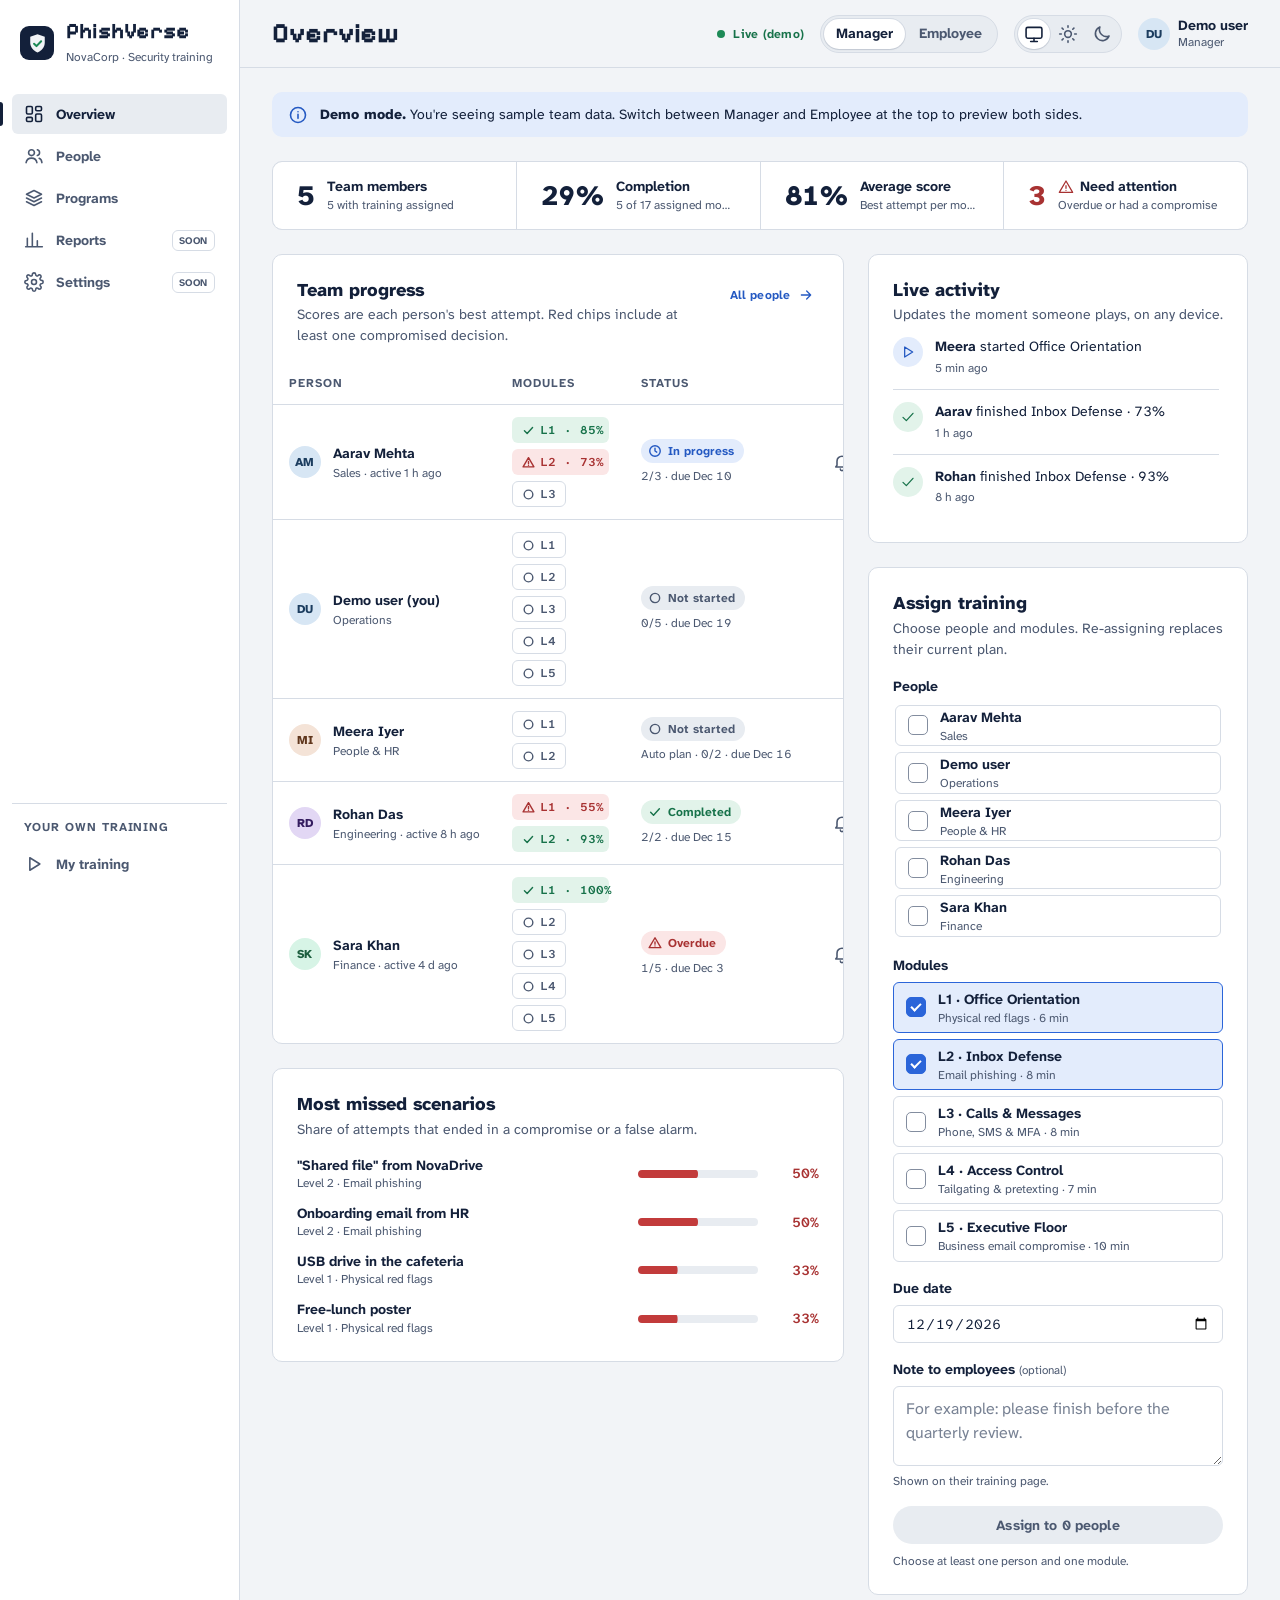
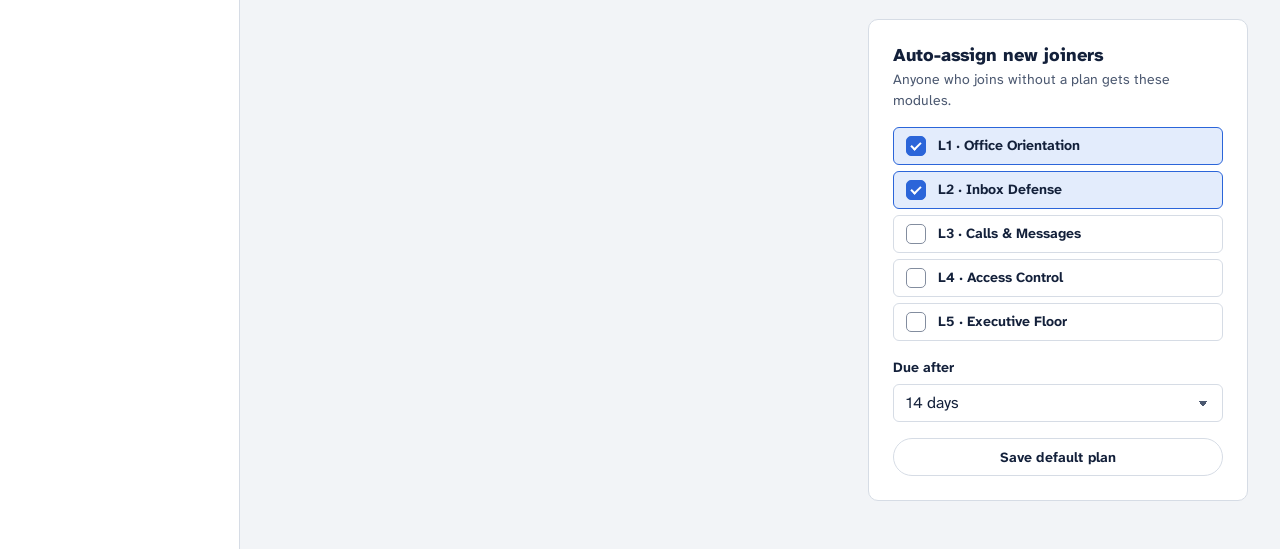
==== commit 6f6e57cf: "Stage 3: live multi-device sync - Migration 0003: activity log, written only through events.record_e" ====
--- a/web/index.html
+++ b/web/index.html
@@ -53,9 +53,11 @@
 <div id="ui-layer" class="ds"></div>
 
 <script src="js/core.js"></script>
+<script src="js/content-data.js"></script>
 <script src="js/content.js"></script>
 <script src="js/engine.js"></script>
 <script src="js/ui.js"></script>
+<script src="js/live.js"></script>
 <script src="js/portal.js"></script>
 </body>
 </html>
--- a/web/css/components.css
+++ b/web/css/components.css
@@ -57,15 +57,36 @@
 @keyframes pv-glow{50%{opacity:.45}}
 @media (prefers-reduced-motion:reduce){.next-marker::after{animation:none;opacity:.25}}
 
-/* ---------- live dot ---------- */
-.live-indicator{display:inline-flex;align-items:center;gap:var(--s-2);font-size:var(--t-xs);font-weight:700;color:var(--safe-text);letter-spacing:.04em}
-.live-indicator i{position:relative;width:8px;height:8px;border-radius:50%;background:var(--safe)}
+/* ---------- live dot: connected / reconnecting / offline (icon + text) ---------- */
+.live-indicator{display:inline-flex;align-items:center;gap:var(--s-2);min-height:28px;font-size:var(--t-xs);font-weight:700;color:var(--safe-text);letter-spacing:.02em;white-space:nowrap}
+.live-indicator i{position:relative;width:8px;height:8px;border-radius:50%;background:var(--safe);flex:none}
 .live-indicator i::after{content:"";position:absolute;inset:-4px;border-radius:50%;border:2px solid var(--safe);opacity:0;animation:pv-ping 2000ms var(--ease-out) infinite}
-.live-indicator[data-state="off"]{color:var(--ink-2)}
+.live-indicator .icon{width:15px;height:15px;stroke-width:2.2}
+.live-indicator[data-state="reconnecting"]{color:var(--caution-text)}
+.live-indicator[data-state="reconnecting"] .icon{animation:pv-spin 1200ms linear infinite}
+.live-indicator[data-state="offline"],.live-indicator[data-state="off"]{color:var(--ink-2)}
 .live-indicator[data-state="off"] i{background:var(--ink-2)}
 .live-indicator[data-state="off"] i::after{display:none}
 @keyframes pv-ping{0%{transform:scale(.6);opacity:.7}100%{transform:scale(1.6);opacity:0}}
-@media (prefers-reduced-motion:reduce){.live-indicator i::after{animation:none}}
+@media (prefers-reduced-motion:reduce){.live-indicator i::after,.live-indicator .icon{animation:none!important}}
+
+/* ---------- activity feed (newest first; new items slide in 8 px + fade, 200 ms) ---------- */
+.feed{display:grid}
+.feed-item{display:grid;grid-template-columns:30px minmax(0,1fr);gap:var(--s-3);align-items:start;padding:var(--s-3) 0;border-top:1px solid var(--line);
+  transition:opacity 200ms ease,transform 200ms var(--ease-out)}
+.feed-item:first-child{border-top:0;padding-top:0}
+@starting-style{.feed-item[data-new]{opacity:0;transform:translateY(-8px)}}
+@media (prefers-reduced-motion:reduce){@starting-style{.feed-item[data-new]{transform:none}}}
+.feed-icon{display:grid;place-items:center;width:30px;height:30px;border-radius:50%;background:var(--surface-2);color:var(--ink-2)}
+.feed-icon .icon{width:16px;height:16px}
+.feed-icon[data-tone="safe"]{background:var(--safe-soft);color:var(--safe-text)}
+.feed-icon[data-tone="caution"]{background:var(--caution-soft);color:var(--caution-text)}
+.feed-icon[data-tone="danger"]{background:var(--danger-soft);color:var(--danger-text)}
+.feed-icon[data-tone="info"]{background:var(--info-soft);color:var(--info-text)}
+.feed-item p{font-size:var(--t-sm);line-height:1.4;min-width:0;overflow-wrap:anywhere}
+.feed-item p b{font-weight:700}
+.feed-item time{display:block;font-size:var(--t-xs);color:var(--ink-2);margin-top:2px}
+.feed-item q{display:block;margin-top:4px;font-size:var(--t-xs);color:var(--ink-2);quotes:"“" "”"}
 
 /* ---------- status pill (icon + label, never colour alone) ---------- */
 .status-pill{
@@ -90,6 +111,10 @@
 .score-chip .icon{width:13px;height:13px;stroke-width:2.6}
 .score-chip[data-state="done"]{border-color:transparent;background:var(--safe-soft);color:var(--safe-text)}
 .score-chip[data-state="bad"]{border-color:transparent;background:var(--danger-soft);color:var(--danger-text)}
+/* a chip that just changed live: a ring that fades out */
+.score-chip{position:relative}
+.score-chip[data-fresh]::after{content:"";position:absolute;inset:-3px;border-radius:8px;box-shadow:0 0 0 2px var(--info);opacity:0;transition:opacity 1800ms ease}
+@starting-style{.score-chip[data-fresh]::after{opacity:1}}
 
 /* ---------- avatar (initials; hue from the name, lightness from the theme tokens) ---------- */
 .avatar{
--- a/web/css/portal.css
+++ b/web/css/portal.css
@@ -273,3 +273,24 @@
 .setting-row{display:flex;flex-wrap:wrap;align-items:center;justify-content:space-between;gap:var(--s-3)}
 .setting-row b{display:block;font-weight:700}
 .setting-row small{display:block;color:var(--ink-2);font-size:var(--t-xs)}
+
+/* ---------- live: feed panel, connect panel, nudge banner ---------- */
+.feed-panel .panel-head{margin-bottom:var(--s-3)}
+.feed-panel .feed{max-height:420px;overflow:auto;overscroll-behavior:contain;padding-right:4px}
+.connect-btn .btn-label{display:inline}
+@media (max-width:1279px){.connect-btn .btn-label{display:none}.connect-btn{width:var(--hit);padding:0}}
+@media (max-width:767px){.topbar-tools .connect-btn{display:none}}
+.connect-steps{display:grid;gap:var(--s-3);counter-reset:step}
+.connect-steps li{display:grid;grid-template-columns:28px minmax(0,1fr);gap:var(--s-3);align-items:start;font-size:var(--t-sm)}
+.connect-steps li::before{counter-increment:step;content:counter(step);display:grid;place-items:center;width:28px;height:28px;border-radius:50%;background:var(--surface-2);font-weight:800;font-size:var(--t-xs)}
+.connect-qr{display:grid;justify-items:center;gap:var(--s-2)}
+.connect-qr img{width:min(240px,100%);height:auto;aspect-ratio:1;border-radius:var(--r-md);background:#fff;border:1px solid var(--line)}
+.connect-qr small{font-size:var(--t-xs);color:var(--ink-2)}
+.connect-url{display:flex;flex-wrap:wrap;align-items:center;gap:var(--s-2);font-size:var(--t-md)}
+.nudge-banner{align-items:center}
+.nudge-banner > div{flex:1;min-width:0}
+.nudge-banner q{display:block;margin-top:2px;font-weight:700;quotes:"“" "”"}
+.nudge-banner small{display:block;margin-top:2px;font-size:var(--t-xs);color:var(--ink-2)}
+.nudge-banner .button{flex:none}
+.e-tools .live-indicator{margin-right:var(--s-1)}
+@media (max-width:479px){.e-tools .live-indicator .live-label{position:absolute;width:1px;height:1px;overflow:hidden;clip:rect(0 0 0 0);white-space:nowrap}}
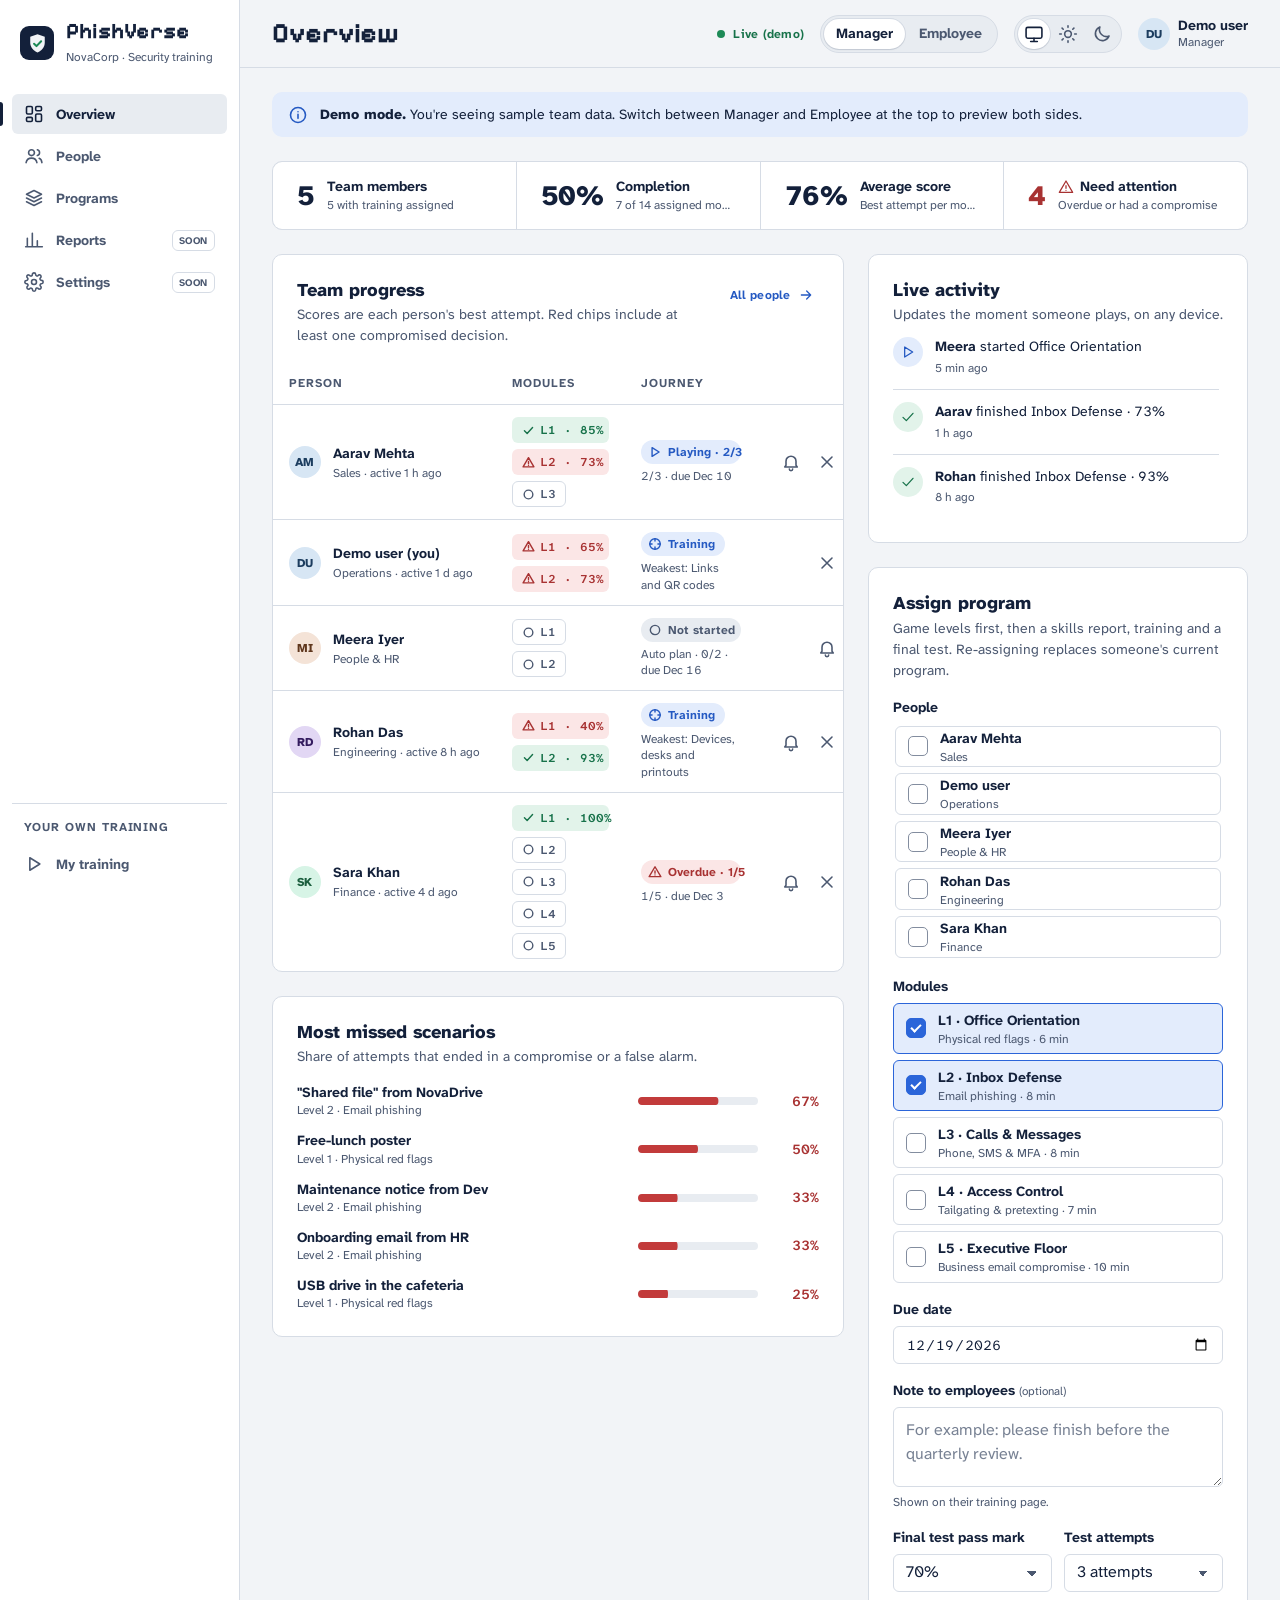
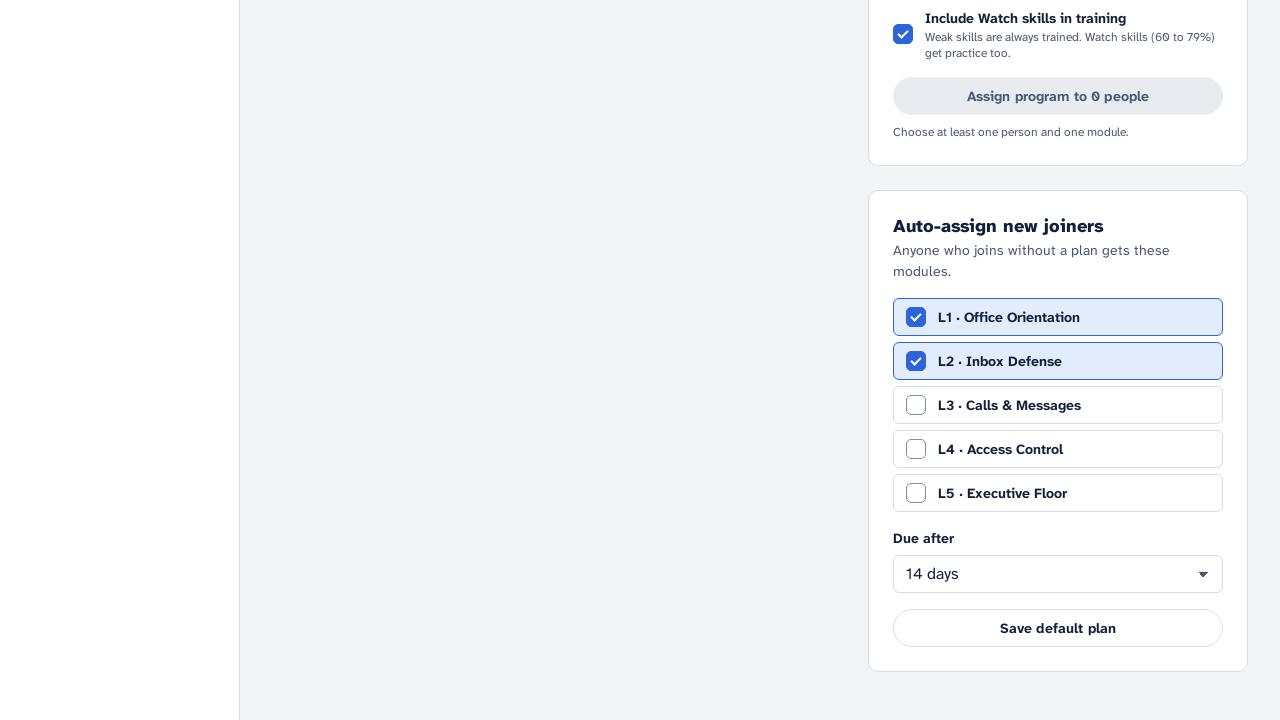
==== commit c717b2cc: "Stage 4: journey and skills report - Migration 0004: programs (levels, due, note, pass mark, test at" ====
--- a/web/index.html
+++ b/web/index.html
@@ -37,7 +37,9 @@
   <div class="room" id="room"><small>Now entering</small><span id="roomName">Lobby</span></div>
   <div class="toast" id="toast"><div class="flag" id="toastIcon">✓</div><div><small id="toastKind">Objective complete</small><strong id="toastText">Baiting</strong></div></div>
   <div class="prompt" id="prompt"><kbd>SPACE</kbd><span id="promptVerb">Talk</span></div>
-  <button class="tapbtn" id="tapBtn" type="button" hidden>TALK</button>
+  <div class="joy-zone" id="joyZone" aria-hidden="true" hidden></div>
+  <div class="joy" id="joy" aria-hidden="true" hidden><i class="joy-tick" data-d="up"></i><i class="joy-tick" data-d="right"></i><i class="joy-tick" data-d="down"></i><i class="joy-tick" data-d="left"></i><div class="joy-knob" id="joyKnob"></div></div>
+  <button class="actbtn" id="tapBtn" type="button" hidden aria-label="Action: nothing in front of you"><span class="actbtn-a" aria-hidden="true">A</span><span class="actbtn-verb" id="actVerb" aria-hidden="true"></span></button>
 
   <div class="dlg" id="dlg" hidden role="dialog" aria-live="polite">
     <div class="dlg-portrait"><canvas id="dlgPortrait" width="56" height="56"></canvas><span class="ico" id="dlgIcon" hidden></span></div>
@@ -56,8 +58,10 @@
 <script src="js/content-data.js"></script>
 <script src="js/content.js"></script>
 <script src="js/engine.js"></script>
+<script src="js/touch.js"></script>
 <script src="js/ui.js"></script>
 <script src="js/live.js"></script>
+<script src="js/journey.js"></script>
 <script src="js/portal.js"></script>
 </body>
 </html>
--- a/web/css/portal.css
+++ b/web/css/portal.css
@@ -294,3 +294,105 @@
 .nudge-banner .button{flex:none}
 .e-tools .live-indicator{margin-right:var(--s-1)}
 @media (max-width:479px){.e-tools .live-indicator .live-label{position:absolute;width:1px;height:1px;overflow:hidden;clip:rect(0 0 0 0);white-space:nowrap}}
+
+/* ================= JOURNEY STAGES + SKILLS REPORT (Stage 4) ================= */
+.stages{position:relative;display:grid;gap:0}
+.stage{position:relative;display:grid;grid-template-columns:40px minmax(0,1fr) auto;gap:var(--s-2) var(--s-4);align-items:start;padding:var(--s-4) 0}
+.stage + .stage{border-top:1px solid var(--line)}
+.stage-node{display:grid;place-items:center;width:40px;height:40px;border-radius:50%;background:var(--surface-2);color:var(--ink-2)}
+.stage[data-state="done"] .stage-node{background:var(--safe);color:var(--surface)}
+.stage[data-state="done"] .stage-node .icon{stroke-width:3}
+.stage[data-current] .stage-node{background:var(--gold-soft);color:var(--ink)}
+.stage-body{min-width:0;display:grid;gap:4px}
+.stage-body h3{display:flex;flex-wrap:wrap;align-items:baseline;gap:var(--s-2);font-size:var(--t-md);font-weight:800;line-height:1.3}
+.stage-state{font-size:var(--t-xs);font-weight:700;color:var(--ink-2);letter-spacing:.02em}
+.stage[data-state="done"] .stage-state{color:var(--safe-text)}
+.stage[data-current] .stage-state{color:var(--ink)}
+.stage[data-state="locked"] h3{color:var(--ink-2)}
+.stage-body > p{font-size:var(--t-sm);color:var(--ink-2);max-width:var(--measure)}
+.stage-action{align-self:center}
+.lvl-list{display:grid;gap:var(--s-2);margin-top:var(--s-2)}
+.lvl{display:grid;grid-template-columns:28px minmax(0,1fr) auto;gap:var(--s-3);align-items:center;padding:var(--s-2) var(--s-3);border-radius:var(--r-md);border:1px solid var(--line);background:var(--surface)}
+.lvl[data-state="next"]{border-color:color-mix(in srgb,var(--gold) 55%,var(--line))}
+.lvl-node{display:grid;place-items:center;width:28px;height:28px;border-radius:50%;background:var(--surface-2);color:var(--ink-2)}
+.lvl[data-state="done"] .lvl-node{background:var(--safe-soft);color:var(--safe-text)}
+.lvl-node .next-marker{transform:scale(.85)}
+.lvl-body{min-width:0}
+.lvl-body b{display:block;font-size:var(--t-sm);font-weight:700;line-height:1.3}
+.lvl-body small{display:block;font-size:var(--t-xs);color:var(--ink-2);margin-top:2px}
+@media (max-width:479px){
+  .stage{grid-template-columns:40px minmax(0,1fr)}
+  .stage-action{grid-column:2;justify-self:start}
+  .lvl{grid-template-columns:28px minmax(0,1fr)}
+  .lvl > .button{grid-column:2;justify-self:start}
+}
+.page-intro{display:grid;gap:var(--s-1)}
+.page-intro h1{font-size:var(--t-display)}
+@media (max-width:767px){.page-intro h1{font-size:var(--t-2xl)}}
+.report-summary{display:grid;gap:var(--s-3)}
+.report-summary p{font-size:var(--t-lg);line-height:1.55;max-width:60ch}
+.report-summary small{font-size:var(--t-xs)}
+.sw-grid{display:grid;grid-template-columns:repeat(2,minmax(0,1fr));gap:var(--s-4)}
+@media (max-width:599px){.sw-grid{grid-template-columns:minmax(0,1fr)}}
+.sw-title{display:flex;align-items:center;gap:var(--s-2);font-size:var(--t-md);font-weight:800;margin-bottom:var(--s-3)}
+.sw-grid > section:first-child .sw-title .icon{color:var(--safe-text)}
+.sw-grid > section:last-child .sw-title .icon{color:var(--danger-text)}
+.sw-list{display:grid;gap:var(--s-3)}
+.sw-list li{display:flex;align-items:center;gap:var(--s-3);min-width:0}
+.sw-list b{display:block;font-size:var(--t-sm);font-weight:700;line-height:1.3}
+.sw-list small{display:block;font-size:var(--t-xs);color:var(--ink-2);font-variant-numeric:tabular-nums}
+.sw-empty{font-size:var(--t-sm)}
+.sw-icon{display:grid;place-items:center;flex:none;width:36px;height:36px;border-radius:var(--r-md);background:var(--surface-2);color:var(--ink-2)}
+.sw-icon[data-tone="safe"]{background:var(--safe-soft);color:var(--safe-text)}
+.sw-icon[data-tone="danger"]{background:var(--danger-soft);color:var(--danger-text)}
+.sw-icon[data-tone="caution"]{background:var(--caution-soft);color:var(--caution-text)}
+.report-next{display:flex;align-items:center;justify-content:center;gap:var(--s-3);padding:var(--s-2) 0}
+.skill-list{display:grid;gap:var(--s-5)}
+.skill-name{display:flex;align-items:center;gap:var(--s-2)}
+.skill-name .icon{width:18px;height:18px;color:var(--ink-2);flex:none}
+.skill-list .skill{grid-template-columns:minmax(0,1fr) auto;row-gap:8px}
+.skill-list .skill-name{white-space:normal;overflow:visible;line-height:1.3}
+.skill-meta{grid-column:1/-1;display:flex;flex-wrap:wrap;align-items:center;gap:var(--s-2) var(--s-3);margin-top:-2px}
+.skill-meta small{font-size:var(--t-xs);color:var(--ink-2)}
+.skill-untested{display:flex;gap:var(--s-2);align-items:flex-start;margin-top:var(--s-5);padding-top:var(--s-4);border-top:1px solid var(--line);font-size:var(--t-sm);color:var(--ink-2)}
+.skill-untested .icon{margin-top:3px;flex:none}
+.slip-group{display:grid;gap:var(--s-3)}
+.slip-group + .slip-group{margin-top:var(--s-5)}
+.slip-group h3{display:flex;flex-wrap:wrap;align-items:center;gap:var(--s-2);font-size:var(--t-md);font-weight:800}
+.slip-group h3 > .icon{color:var(--ink-2)}
+.slips{display:grid;gap:var(--s-3)}
+.slip{display:grid;gap:var(--s-2);padding:var(--s-3) var(--s-4);border:1px solid var(--line);border-radius:var(--r-md)}
+.slip-head{display:flex;flex-wrap:wrap;align-items:center;gap:var(--s-2)}
+.slip-head b{font-size:var(--t-sm);font-weight:700;line-height:1.35}
+.slip-addr{display:flex;flex-wrap:wrap;gap:var(--s-2);font-size:var(--t-sm)}
+.slip-dl{display:grid;grid-template-columns:auto minmax(0,1fr);gap:4px var(--s-3);font-size:var(--t-sm);margin:0}
+.slip-dl dt{color:var(--ink-2)}
+.slip-dl dd{margin:0;font-weight:700;display:flex;flex-wrap:wrap;align-items:center;gap:var(--s-2)}
+.slip-lesson{display:flex;gap:var(--s-2);align-items:flex-start;font-size:var(--t-sm);color:var(--ink-2)}
+.slip-lesson .icon{margin-top:3px;color:var(--info-text);flex:none}
+.cue-list{display:grid;gap:var(--s-4)}
+.cue-list li{display:grid;grid-template-columns:minmax(0,1fr) auto;gap:6px var(--s-3);align-items:center}
+.cue-list b{font-size:var(--t-sm);font-weight:700}
+.cue-list .num{font-family:var(--font-mono);font-size:var(--t-sm)}
+.cue-list .progress,.cue-list small{grid-column:1/-1}
+.cue-list small{font-size:var(--t-xs);color:var(--ink-2);margin-top:-2px}
+.advice{display:grid;gap:var(--s-3)}
+.advice li{display:flex;gap:var(--s-3);align-items:flex-start;font-size:var(--t-sm);line-height:1.5}
+.advice .icon{flex:none;margin-top:2px;color:var(--info-text)}
+.habit-dl dd{font-variant-numeric:tabular-nums}
+.plan-list{display:grid;gap:var(--s-3)}
+.plan-item{display:grid;grid-template-columns:auto auto minmax(0,1fr) auto;gap:var(--s-3);align-items:center;padding:var(--s-3) 0}
+.plan-item + .plan-item{border-top:1px solid var(--line)}
+.plan-n{font-family:var(--font-mono);font-size:var(--t-sm);color:var(--ink-2);width:1.5em;text-align:right}
+.plan-item b{display:block;font-size:var(--t-sm);font-weight:700}
+.plan-item small{display:block;font-size:var(--t-xs);color:var(--ink-2)}
+@media (max-width:479px){.plan-item{grid-template-columns:auto auto minmax(0,1fr)}.plan-item > .status-pill{grid-column:3;justify-self:start}}
+.field-row{display:grid;grid-template-columns:repeat(2,minmax(0,1fr));gap:var(--s-3)}
+.drawer-tabs{overflow:visible;flex:none}
+.drawer-panel{display:grid;gap:var(--s-5);align-content:start}
+.drawer-panel .panel{padding:var(--s-4)}
+.drawer-panel .sw-grid{grid-template-columns:minmax(0,1fr)}
+.drawer-panel .report-summary p{font-size:var(--t-md)}
+.people-table th:nth-child(3),.people-table td[data-col="status"]{width:210px}
+.people-table .status-cell small{white-space:normal;line-height:1.35}
+@media (max-width:767px){.people-table th:nth-child(3),.people-table td[data-col="status"]{width:auto}}
--- a/web/css/game.css
+++ b/web/css/game.css
@@ -91,7 +91,6 @@
 #game .prompt.quest{border-color:rgba(251,191,36,.6);color:#fde68a}
 #game .prompt kbd{font:800 9px/1 var(--ui);padding:3px 5px;border-radius:4px;background:#e8efe9;color:#0b1711;box-shadow:0 2px 0 #9fb3a6}
 @keyframes float{0%,100%{margin-top:0}50%{margin-top:-3px}}
-#game .tapbtn{position:absolute;right:18px;bottom:calc(150px + env(safe-area-inset-bottom,0px));z-index:6;width:64px;height:64px;border-radius:50%;border:2px solid rgba(251,191,36,.7);background:rgba(8,16,12,.85);color:var(--gold);font:800 13px/1 var(--ui)}
 #game .dlg{position:absolute;left:50%;bottom:calc(20px + env(safe-area-inset-bottom,0px));z-index:12;width:min(600px,calc(100% - 32px));transform:translateX(-50%);display:grid;grid-template-columns:58px minmax(0,1fr) auto;grid-template-rows:auto auto auto;column-gap:16px;padding:16px 18px 14px 16px;border-radius:14px;background:var(--panel);border:1px solid var(--line);box-shadow:0 0 0 1px rgba(0,0,0,.35),0 14px 40px rgba(0,0,0,.55),0 0 26px rgba(34,197,94,.10);backdrop-filter:blur(4px);-webkit-backdrop-filter:blur(4px)}
 #game .dlg.in{animation:dlgIn .26s cubic-bezier(.2,.9,.25,1.15)}
 #game .dlg.out{animation:dlgOut .16s ease-in forwards}
@@ -242,3 +241,47 @@
   #game .scene{grid-template-columns:minmax(0,1fr);justify-items:center}
 }
 @media (prefers-reduced-motion:reduce){#game,#game *{animation-duration:.01ms!important;transition-duration:.01ms!important}}
+
+/* Short landscape screens (phones on their side): no room for the minimap next to the controls. */
+@media (orientation:landscape) and (max-height:499px){#game #mini{display:none}}
+
+/* ---------- touch controls (js/touch.js): same HUD language, dark glass + thin light border + gold ---------- */
+#game .joy-zone{position:absolute;left:0;bottom:0;width:40%;height:50%;z-index:3;touch-action:none;-webkit-user-select:none;user-select:none}
+#game.lefty .joy-zone{left:auto;right:0}
+#game .joy{--R:60px;--K:52px;position:absolute;left:0;top:0;z-index:4;width:calc(var(--R)*2);height:calc(var(--R)*2);margin:calc(var(--R)*-1) 0 0 calc(var(--R)*-1);
+  border-radius:50%;background:rgba(8,16,12,.55);border:1px solid rgba(255,255,255,.14);box-shadow:0 4px 18px rgba(0,0,0,.35),inset 0 0 22px rgba(0,0,0,.25);
+  pointer-events:none;opacity:.42;transition:opacity 150ms ease,transform 150ms cubic-bezier(.23,1,.32,1);will-change:transform}
+#game .joy[data-active]{opacity:1;transition:opacity 80ms ease}
+#game .joy-knob{position:absolute;left:50%;top:50%;width:var(--K);height:var(--K);margin:calc(var(--K)/-2) 0 0 calc(var(--K)/-2);border-radius:50%;
+  background:radial-gradient(circle at 50% 38%,rgba(46,64,52,.95),rgba(16,26,20,.95));border:1.5px solid rgba(255,255,255,.32);box-shadow:0 3px 10px rgba(0,0,0,.5);
+  transition:transform 150ms cubic-bezier(.23,1,.32,1),border-color 120ms ease,box-shadow 120ms ease}
+#game .joy[data-active] .joy-knob{transition:border-color 120ms ease,box-shadow 120ms ease}
+#game .joy:not([data-dir=""])[data-dir] .joy-knob{border-color:rgba(251,191,36,.85);box-shadow:0 3px 10px rgba(0,0,0,.5),0 0 14px rgba(245,158,11,.45)}
+#game .joy[data-run] .joy-knob{background:radial-gradient(circle at 50% 38%,rgba(120,90,20,.95),rgba(40,30,8,.95))}
+#game .joy-tick{position:absolute;left:50%;top:50%;width:0;height:0;border:5px solid transparent;border-bottom:6px solid rgba(255,255,255,.28);margin:-6px 0 0 -5px;transition:border-bottom-color 120ms ease}
+#game .joy-tick[data-d="up"]{transform:translateY(calc(var(--R)*-1 + 9px))}
+#game .joy-tick[data-d="right"]{transform:rotate(90deg) translateY(calc(var(--R)*-1 + 9px))}
+#game .joy-tick[data-d="down"]{transform:rotate(180deg) translateY(calc(var(--R)*-1 + 9px))}
+#game .joy-tick[data-d="left"]{transform:rotate(270deg) translateY(calc(var(--R)*-1 + 9px))}
+#game .joy[data-dir="up"] .joy-tick[data-d="up"],#game .joy[data-dir="right"] .joy-tick[data-d="right"],
+#game .joy[data-dir="down"] .joy-tick[data-d="down"],#game .joy[data-dir="left"] .joy-tick[data-d="left"]{border-bottom-color:#fbbf24}
+#game .actbtn{position:absolute;right:calc(20px + env(safe-area-inset-right,0px));bottom:calc(32px + env(safe-area-inset-bottom,0px));z-index:13;
+  width:68px;height:68px;padding:0;border-radius:50%;display:grid;place-content:center;justify-items:center;gap:3px;
+  background:rgba(8,16,12,.82);border:1.5px solid rgba(255,255,255,.18);box-shadow:0 4px 16px rgba(0,0,0,.4);color:#c9d4cd;
+  touch-action:none;-webkit-user-select:none;user-select:none;-webkit-tap-highlight-color:transparent;cursor:pointer;opacity:.62;
+  transition:transform 100ms ease-out,opacity 150ms ease,border-color 150ms ease,box-shadow 150ms ease,color 150ms ease}
+#game .actbtn-a{font:700 22px/1 var(--display)}
+#game .actbtn-verb{font:800 9.5px/1 var(--ui);letter-spacing:.08em;text-transform:uppercase}
+#game .actbtn-verb:empty{display:none}
+#game .actbtn[data-on]{opacity:1;color:#fde68a;border-color:rgba(251,191,36,.85);box-shadow:0 4px 16px rgba(0,0,0,.4),0 0 0 4px rgba(251,191,36,.12),0 0 20px rgba(245,158,11,.45)}
+#game .actbtn[data-pressed]{transform:scale(.95)}
+#game .actbtn:focus-visible{outline:2px solid #fde68a;outline-offset:3px}
+#game.lefty .actbtn{right:auto;left:calc(20px + env(safe-area-inset-left,0px))}
+#game.touch-on .prompt kbd{display:none}
+#game.touch-on .prompt{padding-left:7px}
+@media (max-width:359px){
+  #game .joy{--R:52px;--K:46px}
+  #game .actbtn{width:60px;height:60px}
+  #game .actbtn-a{font-size:19px}
+}
+@media (prefers-reduced-motion:reduce){#game .joy,#game .joy-knob,#game .actbtn{transition-duration:1ms}}
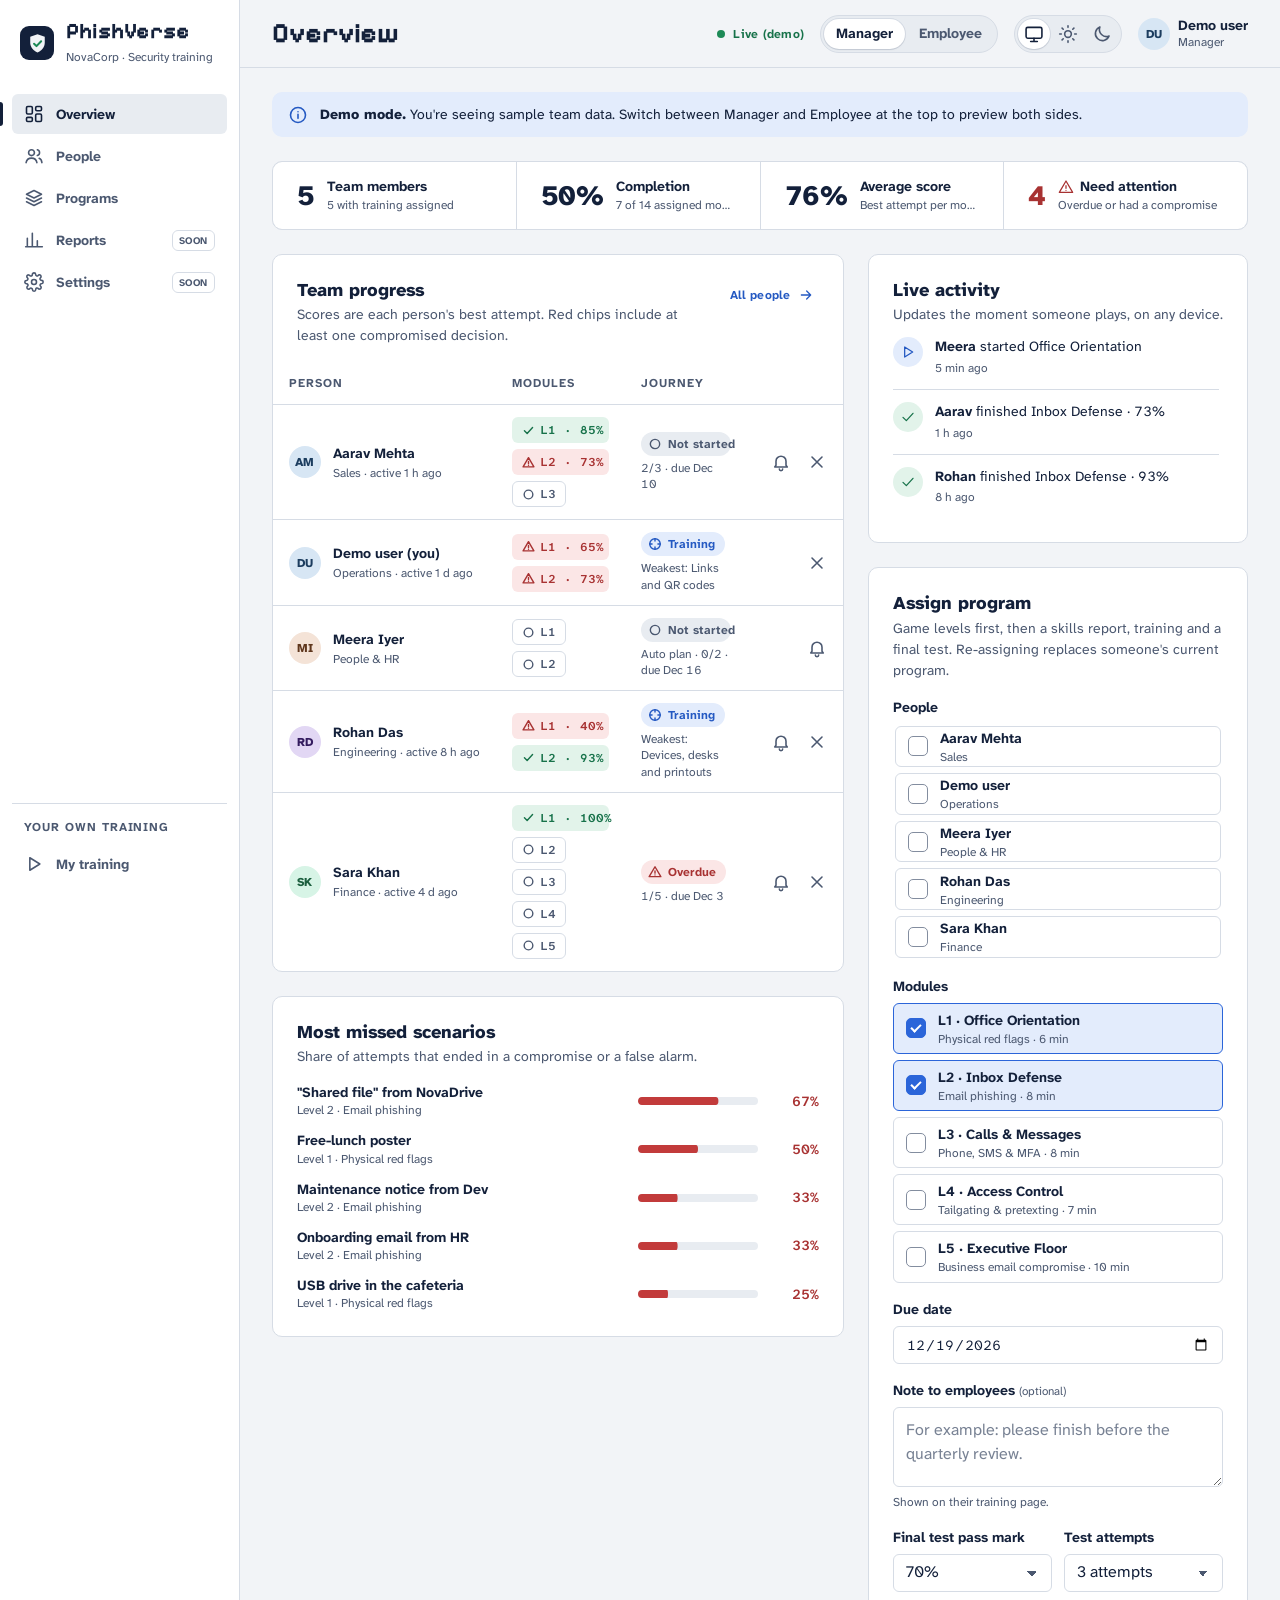
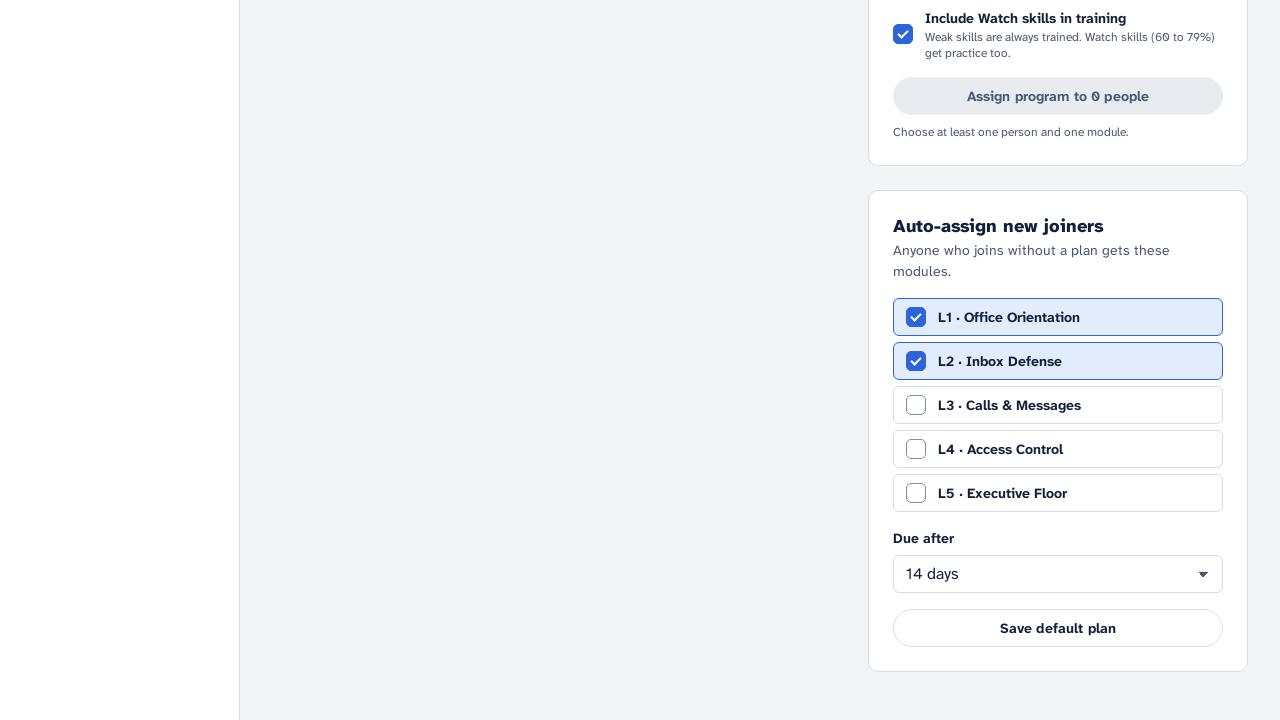
==== commit 672e0148: "Housekeeping: journey parity test, summary wording - web/js/rules.js: the skills report and journey " ====
--- a/web/index.html
+++ b/web/index.html
@@ -61,6 +61,7 @@
 <script src="js/touch.js"></script>
 <script src="js/ui.js"></script>
 <script src="js/live.js"></script>
+<script src="js/rules.js"></script>
 <script src="js/journey.js"></script>
 <script src="js/portal.js"></script>
 </body>
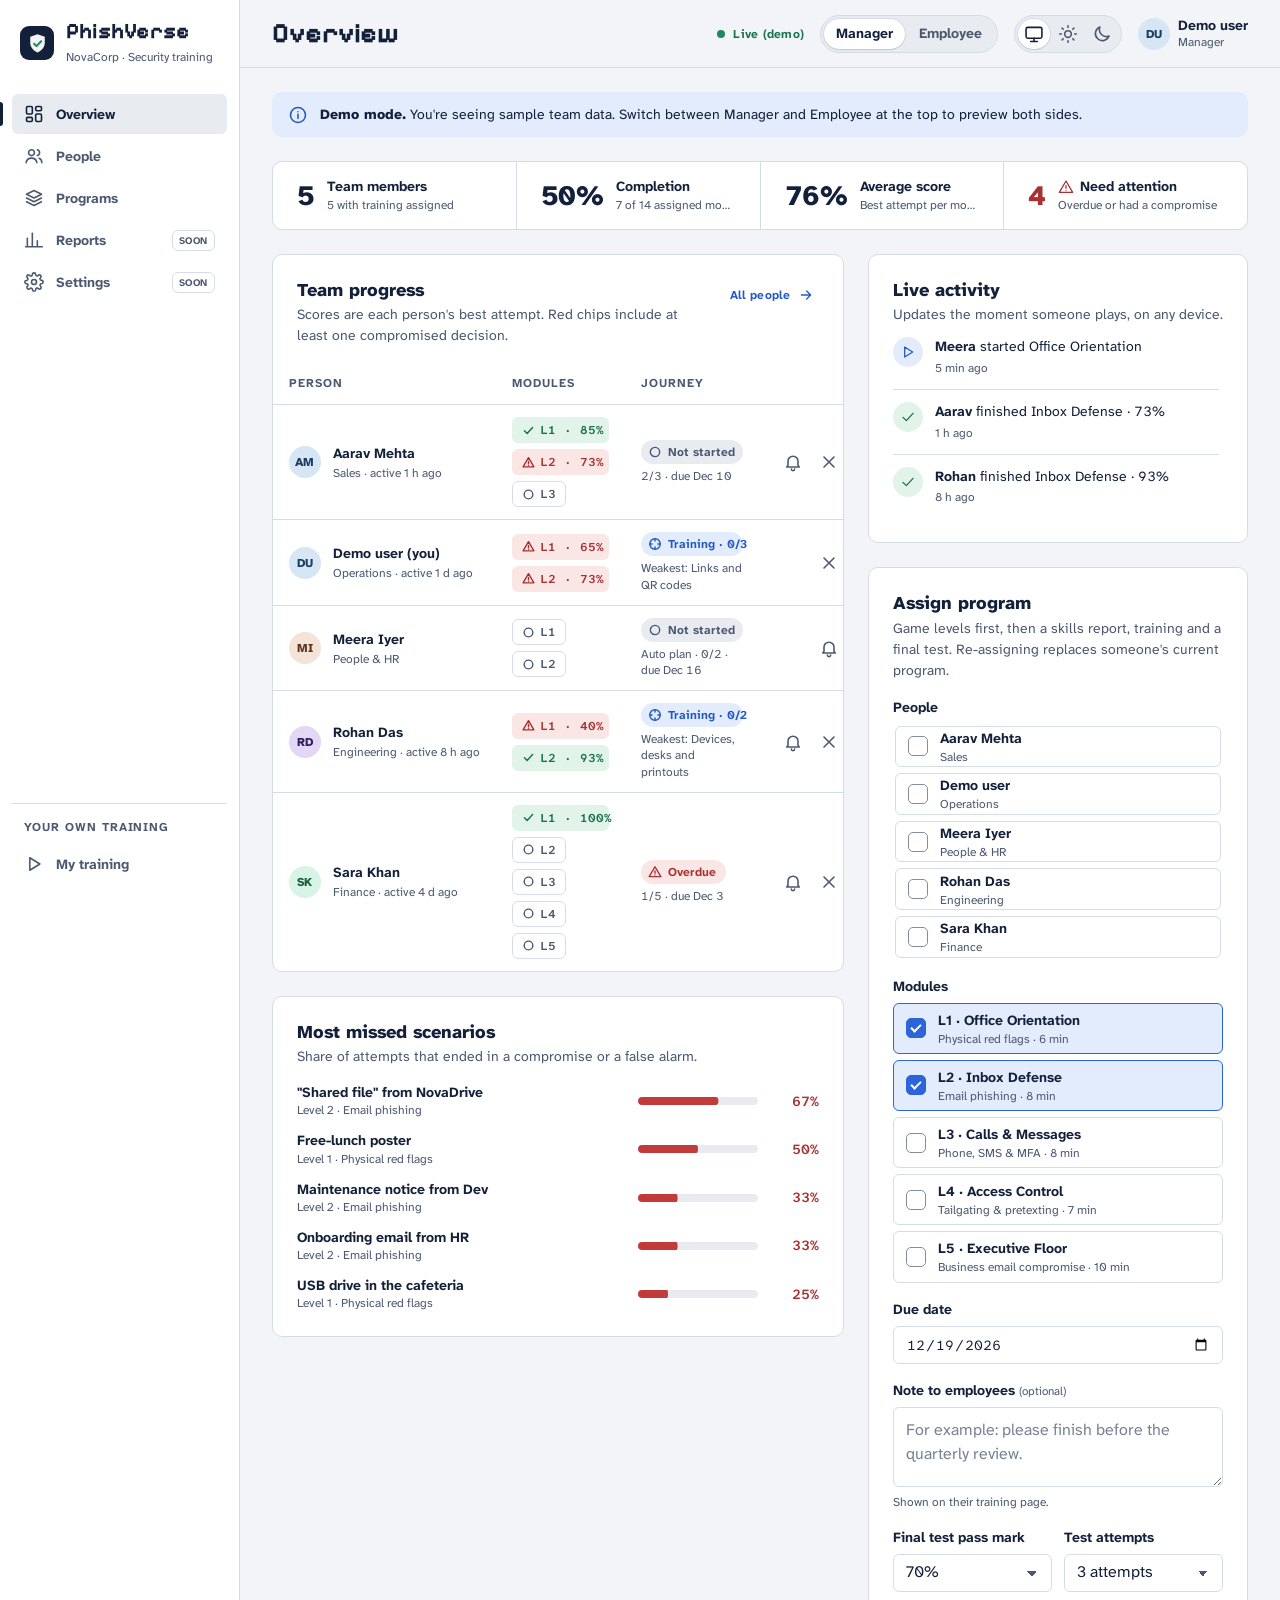
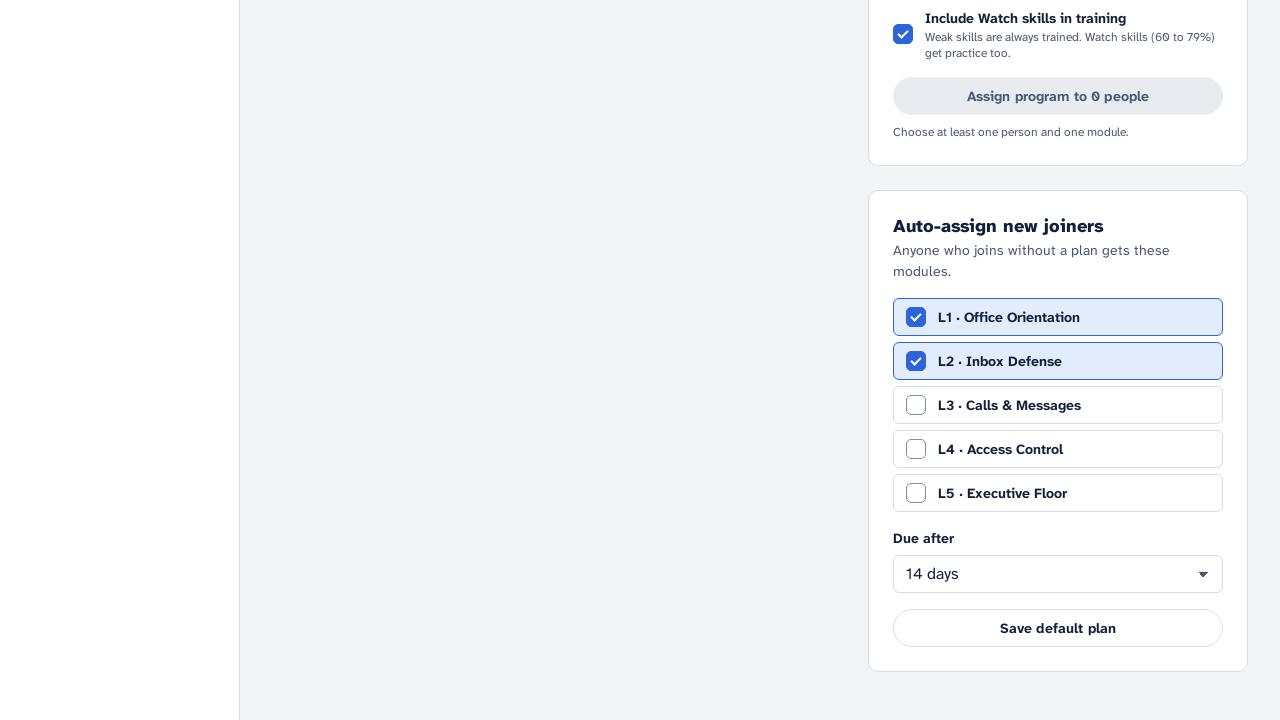
==== commit 3b681397: "Stage 5A: training simulations - content/training.json: one 2-4 minute simulation per skill (9), 5-7" ====
--- a/web/index.html
+++ b/web/index.html
@@ -15,6 +15,7 @@
 <link rel="stylesheet" href="css/components.css">
 <link rel="stylesheet" href="css/portal.css">
 <link rel="stylesheet" href="css/game.css">
+<link rel="stylesheet" href="css/trainer.css">
 </head>
 <body>
 <!-- ================= PORTAL (rendered by js/portal.js) ================= -->
@@ -62,6 +63,7 @@
 <script src="js/ui.js"></script>
 <script src="js/live.js"></script>
 <script src="js/rules.js"></script>
+<script src="js/trainer.js"></script>
 <script src="js/journey.js"></script>
 <script src="js/portal.js"></script>
 </body>
--- a/web/css/portal.css
+++ b/web/css/portal.css
@@ -396,3 +396,15 @@
 .people-table th:nth-child(3),.people-table td[data-col="status"]{width:210px}
 .people-table .status-cell small{white-space:normal;line-height:1.35}
 @media (max-width:767px){.people-table th:nth-child(3),.people-table td[data-col="status"]{width:auto}}
+/* training plan (#plan) and the drawer's simulation list */
+.sim-row .lvl-body{display:grid;gap:4px;justify-items:start}
+.sim-skill{font-weight:700;letter-spacing:.02em}
+.sim-row[data-state="todo"] .lvl-node{color:var(--ink-2)}
+.plan-progress{display:grid;gap:var(--s-2);margin-bottom:var(--s-4);font-size:var(--t-sm)}
+.plan-done{display:flex;gap:var(--s-3);align-items:flex-start}
+.plan-done h2{font-size:var(--t-lg);margin:0 0 var(--s-1)}
+.plan-done p{margin:0;color:var(--ink-2)}
+.sim-status{list-style:none;margin:var(--s-2) 0 0;padding:0;display:grid;gap:var(--s-2)}
+.sim-status li{display:flex;gap:var(--s-3);align-items:center;justify-content:space-between;padding:var(--s-2) var(--s-3);border:1px solid var(--line);border-radius:var(--r-md);background:var(--surface)}
+.sim-status b{display:block;font-size:var(--t-sm)}
+.sim-status small{display:block;font-size:var(--t-xs);color:var(--ink-2)}
--- a/web/css/trainer.css
+++ b/web/css/trainer.css
@@ -0,0 +1,212 @@
+/* Training simulations (web/js/trainer.js). Lives inside #game so it uses the game's dark tokens, Inter,
+   Ada's dialog box and the encounter art. New classes only (.trainer, .tr-*); game.css stays untouched.
+   Phone first: one column, the controls sit in a dock at the bottom within thumb reach. */
+#game.trainer-on>:not(.trainer):not(.dlg):not(#confetti){display:none!important}
+#game .trainer{position:absolute;inset:0;z-index:10;display:flex;flex-direction:column;color:var(--text);
+  background:radial-gradient(120% 70% at 50% 0%,#12281b 0%,#0a100d 62%);touch-action:manipulation;-webkit-user-select:text;user-select:text}
+#game .trainer button{-webkit-user-select:none;user-select:none;touch-action:manipulation}
+#game .trainer .sr-only{position:absolute;width:1px;height:1px;overflow:hidden;clip:rect(0 0 0 0);white-space:nowrap}
+#game .tr-loading{margin:auto;display:grid;justify-items:center;gap:16px;padding:24px;font:600 15px/1.5 var(--ui);color:var(--text-2);text-align:center}
+#game .tr-spin{display:inline-block;width:18px;height:18px;border-radius:50%;border:2px solid rgba(255,255,255,.15);border-top-color:var(--green-hi);animation:trSpin .7s linear infinite;vertical-align:-4px;margin-right:8px}
+@keyframes trSpin{to{transform:rotate(360deg)}}
+
+/* top bar */
+#game .tr-top{flex:none;width:100%;max-width:720px;margin:0 auto;display:grid;grid-template-columns:44px minmax(0,1fr) auto;align-items:center;gap:4px 12px;
+  padding:calc(10px + env(safe-area-inset-top,0px)) 16px 12px}
+#game .tr-x{width:44px;height:44px;border-radius:12px;border:1px solid var(--hair);background:rgba(255,255,255,.03);color:var(--text-2);font:700 16px/1 var(--ui);cursor:pointer;transition:transform .12s,color .15s}
+#game .tr-x:hover{color:var(--text);border-color:var(--line)}
+#game .tr-x:active{transform:scale(.95)}
+#game .tr-meta{min-width:0;display:grid;gap:3px}
+#game .tr-meta small{font:800 10px/1 var(--ui);letter-spacing:.14em;text-transform:uppercase;color:var(--green-hi)}
+#game .tr-meta b{font:700 14px/1.2 var(--ui);white-space:nowrap;overflow:hidden;text-overflow:ellipsis}
+#game .tr-count{font:700 12px/1 var(--ui);color:var(--muted);font-variant-numeric:tabular-nums}
+#game .tr-progress{grid-column:1/-1;display:flex;gap:4px;margin-top:8px}
+#game .tr-progress i{flex:1;height:6px;border-radius:99px;background:#1b2a22;transition:background .25s}
+#game .tr-progress i[data-state=now]{background:#3b5245;box-shadow:0 0 0 1px rgba(74,222,128,.35)}
+#game .tr-progress i[data-state=good]{background:var(--green)}
+#game .tr-progress i[data-state=part]{background:var(--amber)}
+#game .tr-progress i[data-state=bad]{background:#ef4444}
+
+/* stage */
+#game .tr-stage{flex:1;min-height:0;overflow-y:auto;touch-action:pan-y;overscroll-behavior:contain;-webkit-overflow-scrolling:touch}
+#game .tr-inner{max-width:640px;min-height:100%;margin:0 auto;padding:6px 16px 24px;display:flex;flex-direction:column;gap:14px}
+#game .tr-eyebrow{margin:0;font:800 10px/1 var(--ui);letter-spacing:.18em;text-transform:uppercase;color:var(--green-hi)}
+#game .tr-prompt{margin:-4px 0 0;font:700 20px/1.3 var(--ui);color:var(--text);outline:none}
+#game .tr-task{display:flex;flex-direction:column;gap:14px;flex:1}
+#game .tr-hint{margin:0;font:500 13px/1.45 var(--ui);color:var(--muted);text-align:center}
+#game .tr-sub{margin:0;font:600 14px/1.45 var(--ui);color:var(--text-2)}
+#game .tr-title-card{margin:auto 0;padding:24px 0 160px;display:grid;gap:10px}
+#game .tr-title-card h1{margin:0;font:700 34px/1.1 var(--display);color:var(--text)}
+
+/* dock */
+#game .tr-dock{flex:none;border-top:1px solid var(--hair);background:rgba(8,20,14,.97);padding:12px 16px calc(12px + env(safe-area-inset-bottom,0px))}
+#game .tr-dock-inner{max-width:640px;margin:0 auto;display:grid;gap:10px}
+#game .tr-dock .btn.tr-go{width:100%;height:52px;font-size:15px;border-radius:14px}
+#game .tr-two{display:grid;grid-template-columns:1fr 1fr;gap:10px}
+#game .tr-three{display:grid;grid-template-columns:repeat(3,1fr);gap:8px}
+#game .btn.tr-safe,#game .btn.tr-approve{background:var(--green)}
+#game .btn.tr-report,#game .btn.tr-danger{background:#dc2626;box-shadow:0 0 18px rgba(239,68,68,.3),inset 0 -2px 0 rgba(0,0,0,.15)}
+#game .btn.tr-report:hover,#game .btn.tr-danger:hover{background:#ef4444}
+#game .btn.tr-deny{background:#334155;box-shadow:inset 0 -2px 0 rgba(0,0,0,.2)}
+#game .btn.tr-deny:hover{background:#3f4f66}
+#game .tr-dock-label{margin:0;font:800 10px/1 var(--ui);letter-spacing:.14em;text-transform:uppercase;color:var(--muted)}
+#game .tr-replies{display:grid;gap:8px}
+#game .tr-wait,#game .tr-err{margin:0;font:600 14px/1.45 var(--ui);color:var(--text-2);text-align:center;padding:6px 0}
+#game .tr-err{color:#fca5a5}
+
+/* feedback */
+#game .tr-fb{display:flex;gap:12px;align-items:flex-start;animation:trUp .22s cubic-bezier(.23,1,.32,1)}
+@keyframes trUp{from{opacity:0;transform:translateY(8px)}}
+#game .tr-fb-icon{flex:none;width:36px;height:36px;border-radius:50%;display:grid;place-items:center;font:800 17px/1 var(--ui);color:#fff}
+#game .tr-fb[data-tone=good] .tr-fb-icon{background:var(--green);box-shadow:0 0 18px rgba(34,197,94,.45)}
+#game .tr-fb[data-tone=part] .tr-fb-icon{background:var(--amber);color:#2b1700}
+#game .tr-fb[data-tone=bad] .tr-fb-icon{background:#ef4444}
+#game .tr-fb b{display:block;font:700 18px/1.2 var(--display);margin:2px 0 4px}
+#game .tr-fb[data-tone=good] b{color:var(--green-hi)}
+#game .tr-fb[data-tone=part] b{color:#fcd34d}
+#game .tr-fb[data-tone=bad] b{color:#fca5a5}
+#game .tr-fb p{margin:0;font:500 14px/1.5 var(--ui);color:var(--text-2)}
+
+/* answer options (realfake, verify, door) */
+#game .tr-choices{display:grid;gap:10px;margin-top:auto}
+#game .tr-opt{position:relative;display:flex;gap:12px;align-items:flex-start;width:100%;min-height:56px;padding:14px;border-radius:14px;border:1px solid var(--hair);background:var(--card);
+  color:var(--text);font:600 15px/1.4 var(--ui);text-align:left;cursor:pointer;transition:transform .12s,border-color .15s,background .15s}
+#game .tr-opt:hover{border-color:var(--line);background:var(--card-2)}
+#game .tr-opt:active{transform:scale(.98)}
+#game .tr-opt[data-locked],#game .tr-opt[aria-disabled=true]{cursor:default;transform:none}
+#game .tr-opt[data-picked]{border-color:var(--gold)}
+#game .tr-opt-k{flex:none;width:26px;height:26px;border-radius:8px;display:grid;place-items:center;background:rgba(255,255,255,.06);font:800 12px/1 var(--ui);color:var(--muted)}
+#game .tr-opt-t{min-width:0;flex:1;overflow-wrap:anywhere}
+#game .tr-opt[data-res=right]{border-color:var(--green);background:rgba(34,197,94,.12)}
+#game .tr-opt[data-res=right] .tr-opt-k{background:var(--green);color:#fff}
+#game .tr-opt[data-res=wrong]{border-color:#ef4444;background:var(--red-soft)}
+#game .tr-opt[data-res=wrong] .tr-opt-k{background:#ef4444;color:#fff}
+#game .tr-opt[data-res=dim]{opacity:.6}
+#game .tr-opt[data-res=fake]{border-color:rgba(239,68,68,.45)}
+#game .tr-opt[data-res=fake] .tr-tag{background:rgba(239,68,68,.2);color:#fca5a5}
+#game .tr-tag{display:table;margin:0 0 6px;font:800 10px/1 var(--ui);letter-spacing:.08em;text-transform:uppercase;padding:5px 7px;border-radius:6px;background:rgba(255,255,255,.08);color:var(--text-2)}
+#game .tr-opt[data-res=right] .tr-tag{background:rgba(34,197,94,.2);color:#86efac}
+#game .tr-opt[data-res=wrong] .tr-tag{background:rgba(239,68,68,.2);color:#fca5a5}
+#game .tr-note{display:block;margin-top:6px;font:500 13px/1.45 var(--ui);color:var(--text-2)}
+#game .tr-opt .addr{font:500 15px/1.45 'Atkinson Hyperlegible Mono',ui-monospace,Menlo,Consolas,monospace;overflow-wrap:anywhere}
+#game .trainer mark{background:rgba(248,113,113,.25);color:#fecaca;border-radius:3px;box-shadow:0 0 0 1px #f87171;padding:0 1px}
+#game .trainer .mail mark{color:#991b1b}
+#game .tr-request{padding:12px 14px;border-radius:12px;background:rgba(96,165,250,.08);border:1px solid rgba(96,165,250,.25);font:500 14px/1.5 var(--ui);color:#dbeafe}
+
+/* spot */
+#game .tr-art{min-width:0}
+#game .tr-art .phone .scr{min-height:0}
+#game .tr-art .chatw .msgs{min-height:0}
+#game .tr-art .scene{grid-template-columns:96px minmax(0,1fr)}
+#game .tr-art .scene canvas{width:96px;height:96px}
+#game .tr-art .scene .desc{font-size:15px;line-height:1.9}
+#game .tr-hl{font:inherit;color:inherit;background:none;border:0;padding:3px 2px;margin:-3px -2px;border-radius:5px;cursor:pointer;text-align:inherit;
+  text-decoration:underline dotted 1.5px;text-underline-offset:3px;transition:background .15s,box-shadow .15s;-webkit-box-decoration-break:clone;box-decoration-break:clone}
+#game .tr-art .who2 .tr-hl{display:inline-block}
+@media (pointer:coarse){#game .tr-kbd{display:none}}
+#game .tr-hl:focus-visible{outline:2px solid var(--green-hi);outline-offset:1px}
+#game .tr-hl[aria-pressed=true]{background:rgba(251,191,36,.32);box-shadow:0 0 0 2px #f59e0b;text-decoration:none}
+#game .tr-hl[data-res=found]{background:rgba(34,197,94,.22);box-shadow:0 0 0 2px #16a34a;text-decoration:none}
+#game .tr-hl[data-res=missed]{background:rgba(245,158,11,.22);box-shadow:0 0 0 2px #f59e0b;text-decoration:underline wavy #d97706 1.5px}
+#game .tr-hl[data-res=wrong]{background:rgba(239,68,68,.18);box-shadow:0 0 0 2px #ef4444}
+#game .tr-hl[data-res=fine]{text-decoration:none}
+#game .mlink.tr-hl{padding:8px 14px;margin:2px 0 10px}
+
+/* lists after answering */
+#game .tr-after{animation:trUp .22s cubic-bezier(.23,1,.32,1)}
+#game .tr-list{list-style:none;margin:0;padding:0;display:grid;gap:8px}
+#game .tr-list li{display:flex;gap:10px;padding:10px 12px;border-radius:12px;background:rgba(255,255,255,.035);font:500 13.5px/1.5 var(--ui);color:var(--text-2)}
+#game .tr-list li b{color:var(--text);font-weight:700}
+#game .tr-list i{flex:none;width:22px;height:22px;border-radius:7px;display:grid;place-items:center;font-style:normal;font-weight:800;font-size:12px;margin-top:1px}
+#game .tr-list [data-tone=good] i{background:rgba(34,197,94,.18);color:var(--green-hi)}
+#game .tr-list [data-tone=part] i{background:rgba(245,158,11,.18);color:#fcd34d}
+#game .tr-list [data-tone=bad] i{background:var(--red-soft);color:var(--red)}
+#game .tr-pill{display:inline-block;font:800 10px/1 var(--ui);letter-spacing:.06em;text-transform:uppercase;padding:4px 6px;border-radius:5px;background:rgba(255,255,255,.08);color:var(--text-2);vertical-align:1px}
+
+/* sort */
+#game .tr-sort{display:flex;flex-direction:column;gap:14px;flex:1}
+#game .tr-deck{position:relative;display:grid;margin-top:auto;min-height:200px}
+#game .tr-card{grid-area:1/1;position:relative;align-self:center;display:grid;gap:8px;min-height:180px;align-content:center;padding:22px 20px;border-radius:18px;background:#f7f8fa;color:#111827;
+  box-shadow:0 10px 30px rgba(0,0,0,.45);touch-action:pan-y;cursor:grab;transition:transform .3s cubic-bezier(.23,1,.32,1);outline:none}
+#game .tr-card:focus-visible{box-shadow:0 0 0 3px var(--green-hi),0 10px 30px rgba(0,0,0,.45)}
+#game .tr-card.dragging{transition:none;cursor:grabbing}
+#game .tr-card-next{transform:translateY(10px) scale(.95);opacity:.45;pointer-events:none}
+#game .tr-card b{font:700 18px/1.35 var(--ui)}
+#game .tr-card p{margin:0;font:500 14px/1.5 var(--ui);color:#4b5563}
+#game .tr-card-n{font:700 11px/1 var(--ui);color:#6b7280;letter-spacing:.06em}
+#game .tr-stamp{position:absolute;top:14px;padding:5px 9px;border:2px solid;border-radius:8px;font:800 12px/1 var(--ui);letter-spacing:.12em;text-transform:uppercase;opacity:0;transition:opacity .15s}
+#game .tr-stamp[data-side=safe]{right:14px;color:#15803d;transform:rotate(8deg)}
+#game .tr-stamp[data-side=report]{left:14px;color:#b91c1c;transform:rotate(-8deg)}
+#game .tr-card[data-lean=safe] .tr-stamp[data-side=safe],#game .tr-card[data-lean=report] .tr-stamp[data-side=report]{opacity:1}
+#game .tr-sorted{list-style:none;margin:0;padding:0;display:flex;flex-wrap:wrap;gap:6px;justify-content:center}
+#game .tr-sorted li{display:inline-flex;gap:6px;align-items:center;max-width:100%;padding:5px 9px;border-radius:99px;background:rgba(255,255,255,.05);font:500 12px/1.2 var(--ui);color:var(--text-2);white-space:nowrap;overflow:hidden;text-overflow:ellipsis}
+#game .tr-sorted li span{font:800 10px/1 var(--ui);letter-spacing:.08em;text-transform:uppercase}
+#game .tr-sorted li[data-side=safe] span{color:var(--green-hi)}
+#game .tr-sorted li[data-side=report] span{color:#fca5a5}
+
+/* call */
+#game .tr-call{display:flex;flex-direction:column;gap:12px;padding:14px;border-radius:20px;background:linear-gradient(#1e293b,#0f172a);border:1px solid rgba(255,255,255,.06)}
+#game .tr-caller{display:flex;align-items:center;gap:12px}
+#game .tr-caller b{display:block;font:700 15px/1.25 var(--ui);color:#f8fafc}
+#game .tr-caller small{font:500 12.5px/1.3 var(--ui);color:#94a3b8}
+#game .tr-cav{flex:none;width:44px;height:44px;border-radius:50%;background:#475569;display:grid;place-items:center;font:700 18px/1 var(--ui);color:#fff}
+#game .tr-oncall{margin-left:auto;flex:none;font:700 11px/1 var(--ui);color:#4ade80}
+#game .tr-oncall[data-off]{color:#94a3b8}
+#game .tr-log{display:flex;flex-direction:column;gap:8px}
+#game .tr-sys{margin:4px 0 0;padding:10px 12px;border-radius:12px;font:600 13.5px/1.5 var(--ui)}
+#game .tr-sys[data-tone=good]{background:rgba(34,197,94,.12);color:#bbf7d0}
+#game .tr-sys[data-tone=bad]{background:var(--red-soft);color:#fecaca}
+#game .tr-reply{min-height:48px;padding:12px 14px;font-size:14.5px}
+
+/* door */
+#game .tr-door{display:grid;gap:10px}
+#game .tr-place{margin:0;font:800 10px/1 var(--ui);letter-spacing:.14em;text-transform:uppercase;color:var(--muted)}
+#game .tr-door .scene{grid-template-columns:104px minmax(0,1fr);align-items:start}
+#game .tr-door .scene canvas{width:104px;height:104px}
+
+/* mfa */
+#game .tr-mfa{display:grid;gap:10px;margin-top:auto}
+#game .tr-mfa .phone .scr{min-height:0;gap:10px}
+#game .tr-clock{text-align:center;color:#e2e8f0;font:300 40px/1 var(--ui);margin:2px 0}
+#game .tr-notif{font-size:13px}
+#game .tr-notif dl{display:grid;grid-template-columns:auto 1fr;gap:3px 10px;margin:8px 0 0}
+#game .tr-notif dt{color:#64748b;font-weight:600}
+#game .tr-notif dd{margin:0;font-weight:700}
+#game .tr-context{margin:0;padding:0 4px;font:500 13px/1.45 var(--ui);color:#cbd5e1;text-align:center}
+
+/* end */
+#game .tr-end{display:grid;justify-items:center;gap:10px;text-align:center;padding-top:6px}
+#game .tr-ring{position:relative;width:128px;height:128px}
+#game .tr-ring svg{width:100%;height:100%;transform:rotate(-90deg)}
+#game .tr-ring circle{fill:none;stroke-width:10}
+#game .tr-ring .bg{stroke:#1b2a22}
+#game .tr-ring .fg{stroke-linecap:round;transition:stroke-dashoffset .9s cubic-bezier(.23,1,.32,1)}
+#game .tr-ring[data-tone=good] .fg{stroke:var(--green)}
+#game .tr-ring[data-tone=part] .fg{stroke:var(--amber)}
+#game .tr-ring[data-tone=bad] .fg{stroke:#ef4444}
+#game .tr-ring b{position:absolute;inset:0;display:grid;place-items:center;font:700 32px/1 var(--ui);font-variant-numeric:tabular-nums}
+#game .tr-end-h{margin:4px 0 0;font:700 28px/1.1 var(--display);outline:none}
+#game .tr-lead{margin:0;max-width:440px;font:500 14px/1.55 var(--ui);color:var(--text-2)}
+#game .tr-dots{list-style:none;margin:4px 0;padding:0;display:flex;gap:6px}
+#game .tr-dots li{width:12px;height:12px;border-radius:50%}
+#game .tr-dots [data-tone=good]{background:var(--green)}
+#game .tr-dots [data-tone=part]{background:var(--amber)}
+#game .tr-dots [data-tone=bad]{background:#ef4444}
+#game .tr-habits{width:100%;text-align:left;margin-top:6px;padding:14px 16px;border-radius:14px;background:rgba(251,191,36,.07);border:1px solid rgba(251,191,36,.22)}
+#game .tr-habits h3{margin:0 0 10px;font:800 10px/1 var(--ui);letter-spacing:.14em;text-transform:uppercase;color:var(--gold)}
+#game .tr-habits ul{list-style:none;margin:0;padding:0;display:grid;gap:8px}
+#game .tr-habits li{display:flex;gap:10px;font:600 14px/1.5 var(--ui);color:#fde68a}
+#game .tr-habits li span{flex:none;color:var(--gold)}
+#game .tr-src{width:100%;text-align:left;font:500 12.5px/1.5 var(--ui);color:var(--muted)}
+#game .tr-src summary{cursor:pointer;padding:12px 0;min-height:44px;box-sizing:border-box}
+#game .tr-src ul{margin:0;padding-left:18px;display:grid;gap:4px}
+#game .tr-src b{color:var(--text-2)}
+
+@media (min-width:720px){
+  #game .tr-prompt{font-size:22px}
+  #game .tr-dock .btn.tr-go{height:48px}
+}
+@media (prefers-reduced-motion:reduce){
+  #game .trainer *,#game .trainer *::before,#game .trainer *::after{animation:none!important;transition:none!important}
+  #game .tr-spin{animation:trSpin 1.4s linear infinite!important}
+}
